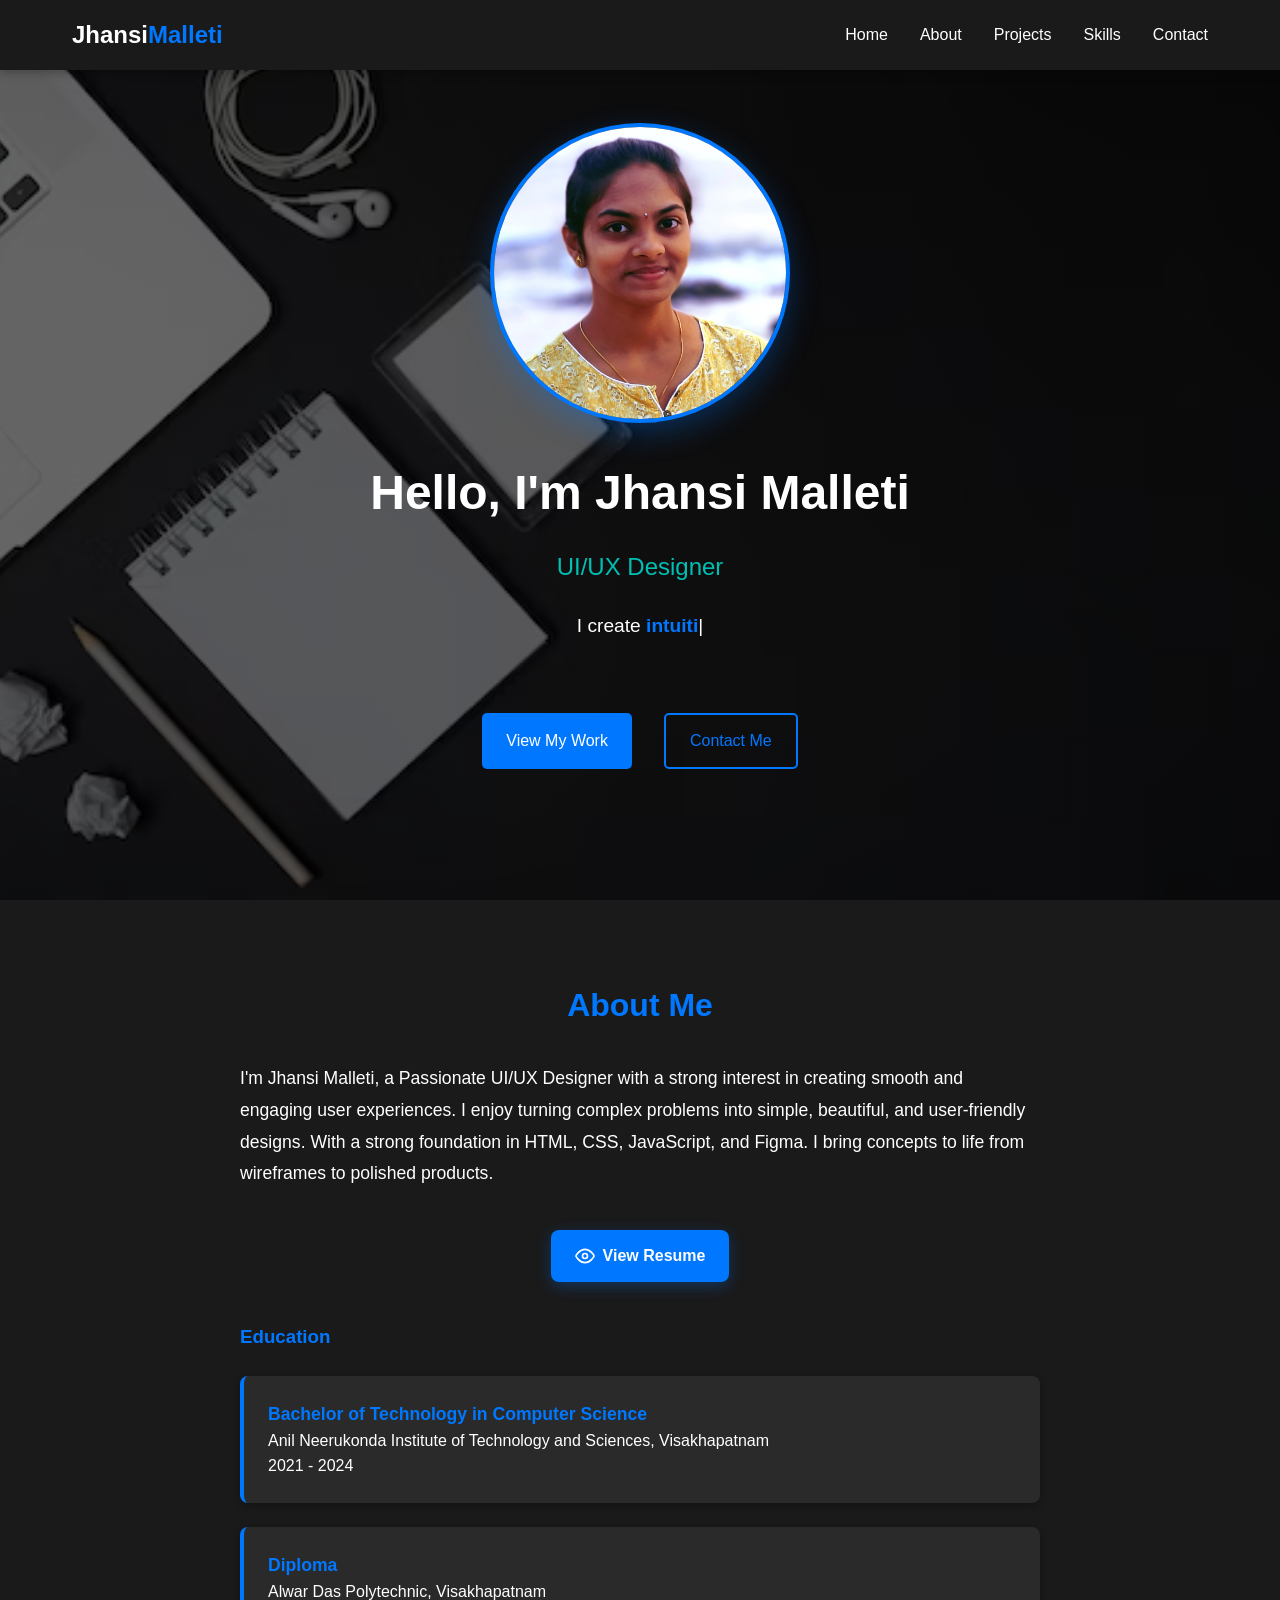
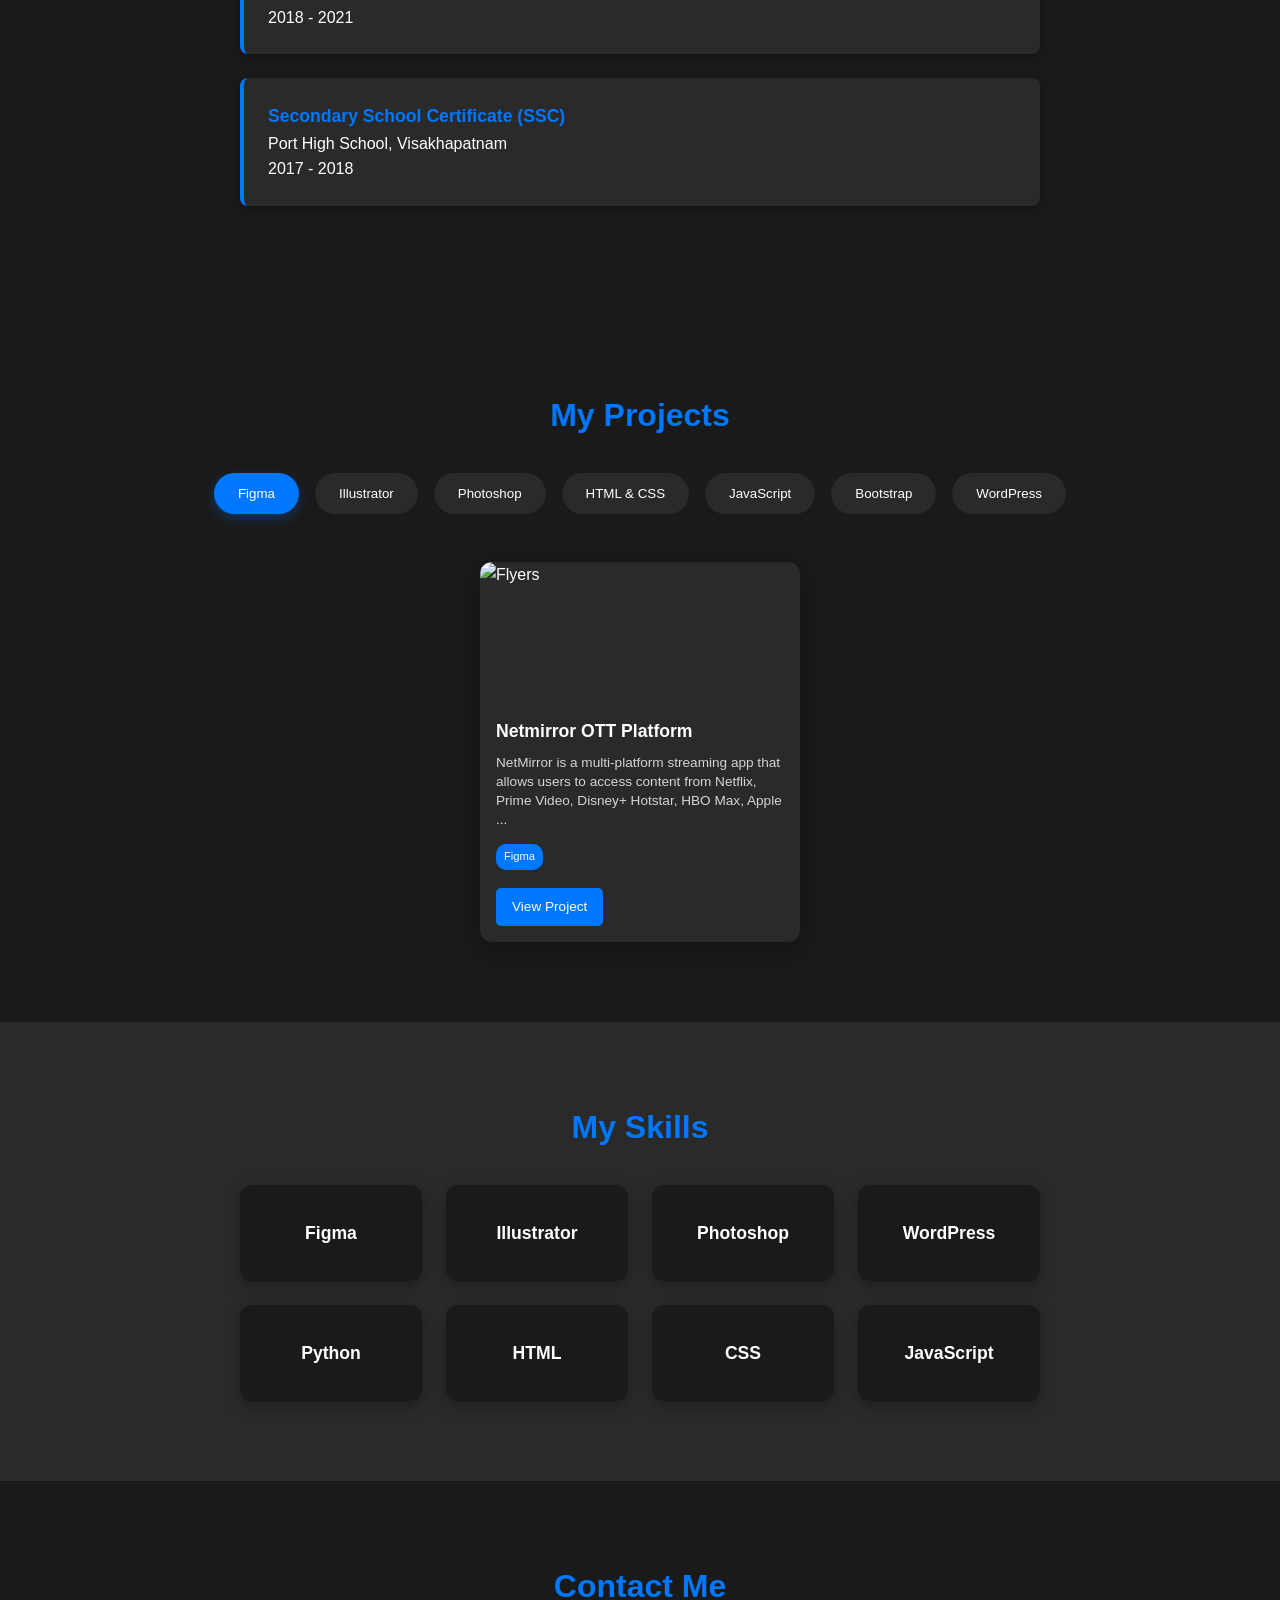
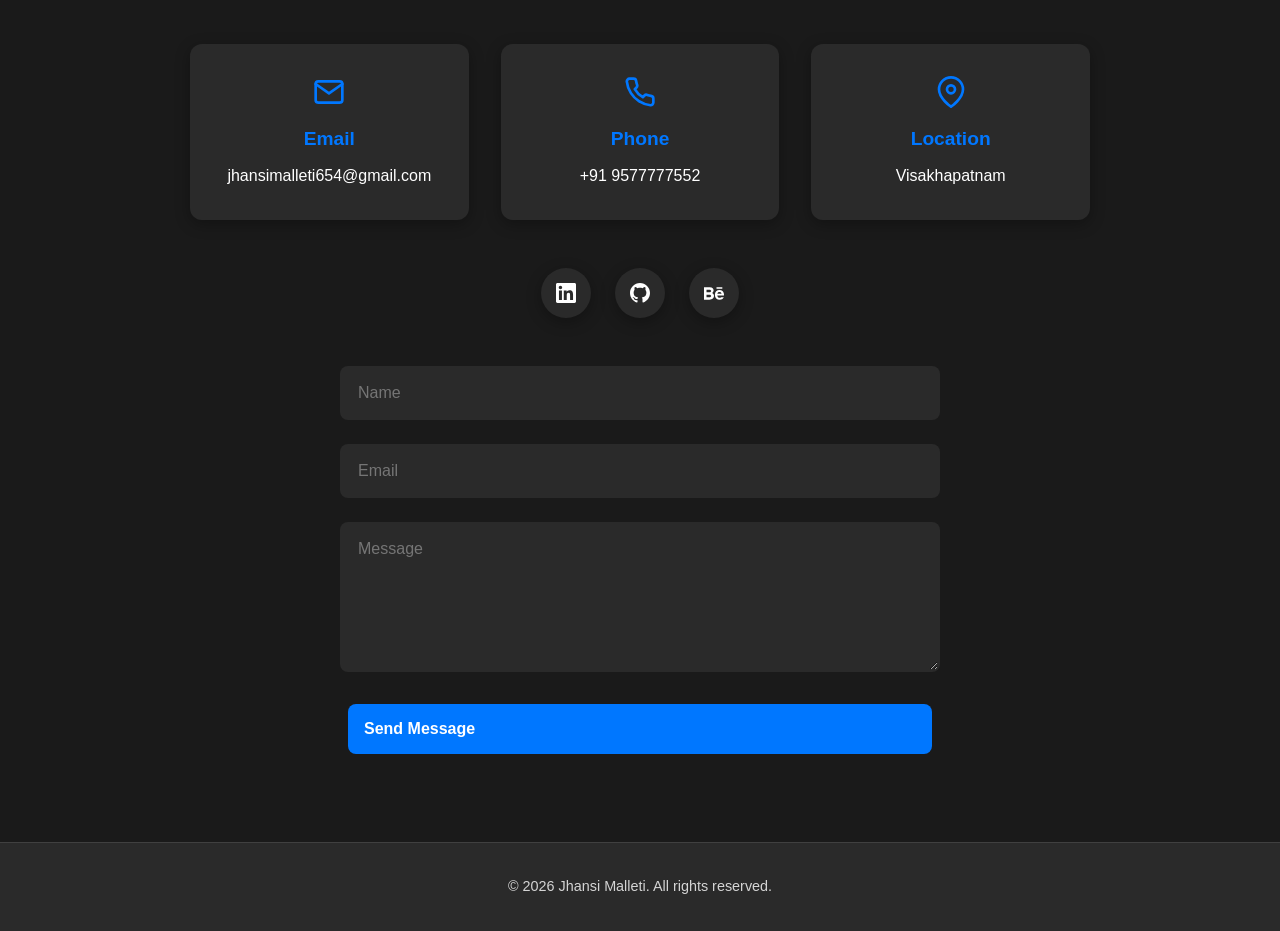
==== index.html @ 422dcb83 "Update index.html" ====
<!DOCTYPE html>
<html lang="en">
<head>
  <meta charset="UTF-8" />
  <meta name="viewport" content="width=device-width, initial-scale=1.0"/>
  <meta name="description" content="Jhansi Malleti - Creative UI/UX Designer crafting seamless web experiences.">
  <title>Jhansi Malleti | UI/UX Designer</title>
  <link rel="stylesheet" href="style.css" />
</head>
<body>
  <header class="header">
    <nav class="nav">
      <div class="logo">Jhansi<span>Malleti</span></div>
      <ul class="nav-links" id="nav-links">
        <li><a href="#home">Home</a></li>
        <li><a href="#about">About</a></li>
        <li><a href="#projects">Projects</a></li>
        <li><a href="#skills">Skills</a></li>
        <li><a href="#contact">Contact</a></li>
      </ul>
      <button class="menu-toggle" id="menu-toggle">
        <svg width="24" height="24" viewBox="0 0 24 24" fill="none" stroke="currentColor" stroke-width="2" stroke-linecap="round" stroke-linejoin="round">
          <line x1="3" y1="6" x2="21" y2="6"></line>
          <line x1="3" y1="12" x2="21" y2="12"></line>
          <line x1="3" y1="18" x2="21" y2="18"></line>
        </svg>
      </button>
    </nav>
  </header>

  <section id="home" class="hero-section">
    <div class="hero-content">
      <div class="profile-photo-container">
        <img 
          src="profile.jpg" 
          alt="Jhansi Malleti" 
          class="profile-photo" 
        />
      </div>
      <h1>Hello, I'm Jhansi Malleti</h1>
      <h2 class="hero-subtitle">UI/UX Designer</h2>
      <p class="typing-container">
        I create <span class="typing-text" id="typing-text"></span><span class="cursor">|</span>
      </p>
      <div class="cta-buttons">
        <a href="#projects" class="btn primary">View My Work</a>
        <a href="#contact" class="btn secondary">Contact Me</a>
      </div>
    </div>
  </section>

  <section id="about" class="about-section">
    <div class="container">
      <h2>About Me</h2>
      <div class="about-content">
        <p>
          I'm Jhansi Malleti, a Passionate UI/UX Designer with a strong interest in creating smooth and engaging user experiences.
          I enjoy turning complex problems into simple, beautiful, and user-friendly designs. With a strong foundation in
          HTML, CSS, JavaScript, and Figma. I bring concepts to life from wireframes to polished products.
        </p>
        
        <div class="resume-buttons">
          <button onclick="handleResumeView()" class="btn primary resume-btn">
            <svg width="20" height="20" viewBox="0 0 24 24" fill="none" stroke="currentColor" stroke-width="2" stroke-linecap="round" stroke-linejoin="round">
              <path d="M1 12s4-8 11-8 11 8 11 8-4 8-11 8-11-8-11-8z"></path>
              <circle cx="12" cy="12" r="3"></circle>
            </svg>
            View Resume
          </button>
        </div>
        
        <h3>Education</h3>
        <div class="education-list">
          <div class="education-item">
            <strong>Bachelor of Technology in Computer Science</strong><br />
            Anil Neerukonda Institute of Technology and Sciences, Visakhapatnam<br />
            2021 - 2024
          </div>
          <div class="education-item">
            <strong>Diploma</strong><br />
            Alwar Das Polytechnic, Visakhapatnam<br />
            2018 - 2021
          </div>
          <div class="education-item">
            <strong>Secondary School Certificate (SSC)</strong><br />
            Port High School, Visakhapatnam<br />
            2017 - 2018
          </div>
        </div>
      </div>
    </div>
  </section>

  <section id="projects" class="projects-section">
    <div class="container">
      <h2>My Projects</h2>
      
      <div class="project-filters">
        <button class="filter-btn active" data-filter="figma">Figma</button>
        <button class="filter-btn" data-filter="illustrator">Illustrator</button>
        <button class="filter-btn" data-filter="photoshop">Photoshop</button>
        <button class="filter-btn" data-filter="html-css">HTML & CSS</button>
        <button class="filter-btn" data-filter="javascript">JavaScript</button>
        <button class="filter-btn" data-filter="bootstrap">Bootstrap</button>
        <button class="filter-btn" data-filter="wordpress">WordPress</button>
      </div>

      <div class="project-grid" id="project-grid">
         <!-- FIGMA PROJECTS -->
        <div class="project-card" data-category="figma">
          <div class="project-image">
            <img src="https://images.yourstory.com/cs/2/1a70b4f0170611edbdd8b5d28d859895/Untitleddesign55-1746696802633.png?mode=crop&crop=faces&ar=2%3A1&format=auto&w=1920&q=75" alt="Flyers" />
            <div class="project-overlay">
              <a href="https://www.figma.com/proto/9hnKjCoTrSQUfKlaDXxOk4/netmiror?node-id=5-12&t=j1sBZviaThxvPQeJ-1&scaling=scale-down&content-scaling=fixed&page-id=0%3A1&starting-point-node-id=5%3A12" target="_blank" rel="noopener noreferrer" class="project-link">
                <svg width="24" height="24" viewBox="0 0 24 24" fill="none" stroke="currentColor" stroke-width="2" stroke-linecap="round" stroke-linejoin="round">
                  <path d="m7 7 10 10-5 5-5-5Z"/>
                  <path d="m13 7 6 6-6 6"/>
                  <path d="m7 13 6 6-6 6"/>
                </svg>
              </a>
            </div>
          </div>
          <div class="project-info">
            <h3>Netmirror OTT Platform</h3>
            <p>NetMirror is a multi-platform streaming app that allows users to access content from Netflix, Prime Video, Disney+ Hotstar, HBO Max, Apple ...</p>
            <div class="project-tags">
              <span class="tag">Figma</span>
            </div>
            <a href="https://www.figma.com/proto/9hnKjCoTrSQUfKlaDXxOk4/netmiror?node-id=5-12&t=j1sBZviaThxvPQeJ-1&scaling=scale-down&content-scaling=fixed&page-id=0%3A1&starting-point-node-id=5%3A12" target="_blank" rel="noopener noreferrer" class="btn primary">
              View Project
            </a>
          </div>
        </div>
        <!-- ILLUSTRATOR PROJECTS -->
        <div class="project-card" data-category="illustrator">
          <div class="project-image">
            <img src="https://cdn.mos.cms.futurecdn.net/qfj7cU3bTy9NbjJQGJsm6n-1200-80.jpg" alt="Flyers" />
            <div class="project-overlay">
              <a href="AI flyers.pdf" target="_blank" rel="noopener noreferrer" class="project-link">
                <svg width="24" height="24" viewBox="0 0 24 24" fill="none" stroke="currentColor" stroke-width="2" stroke-linecap="round" stroke-linejoin="round">
                  <path d="m7 7 10 10-5 5-5-5Z"/>
                  <path d="m13 7 6 6-6 6"/>
                  <path d="m7 13 6 6-6 6"/>
                </svg>
              </a>
            </div>
          </div>
          <div class="project-info">
            <h3>Flyers</h3>
            <p>Flyer is a piece of paper used to advertise or inform about a product, service, event, or idea.</p>
            <div class="project-tags">
              <span class="tag">Adobe Illustrator</span>
            </div>
            <a href="AI flyers.pdf" target="_blank" rel="noopener noreferrer" class="btn primary">
              View Project
            </a>
          </div>
        </div>

        <div class="project-card" data-category="illustrator">
          <div class="project-image">
            <img src="https://cdn.mos.cms.futurecdn.net/qfj7cU3bTy9NbjJQGJsm6n-1200-80.jpg" alt="Stationery" />
            <div class="project-overlay">
              <a href="wow mom stationery.pdf" target="_blank" rel="noopener noreferrer" class="project-link">
                <svg width="24" height="24" viewBox="0 0 24 24" fill="none" stroke="currentColor" stroke-width="2" stroke-linecap="round" stroke-linejoin="round">
                  <path d="m7 7 10 10-5 5-5-5Z"/>
                  <path d="m13 7 6 6-6 6"/>
                  <path d="m7 13 6 6-6 6"/>
                </svg>
              </a>
            </div>
          </div>
          <div class="project-info">
            <h3>Stationery</h3>
            <p>Business stationery refers to printed materials that businesses use for communication and branding purposes.</p>
            <div class="project-tags">
              <span class="tag">Adobe Illustrator</span>
            </div>
            <a href="wow mom stationery.pdf" target="_blank" rel="noopener noreferrer" class="btn primary">
              View Project
            </a>
          </div>
        </div>

        <div class="project-card" data-category="illustrator">
          <div class="project-image">
            <img src="https://cdn.mos.cms.futurecdn.net/qfj7cU3bTy9NbjJQGJsm6n-1200-80.jpg" alt="Brand Guidelines" />
            <div class="project-overlay">
              <a href="brand guidlines.pdf" target="_blank" rel="noopener noreferrer" class="project-link">
                <svg width="24" height="24" viewBox="0 0 24 24" fill="none" stroke="currentColor" stroke-width="2" stroke-linecap="round" stroke-linejoin="round">
                  <path d="m7 7 10 10-5 5-5-5Z"/>
                  <path d="m13 7 6 6-6 6"/>
                  <path d="m7 13 6 6-6 6"/>
                </svg>
              </a>
            </div>
          </div>
          <div class="project-info">
            <h3>Brand Guidelines</h3>
            <p>Brand Guidelines are clearly defined rules and standards that communicate how your brand should be represented to the world.</p>
            <div class="project-tags">
              <span class="tag">Adobe Illustrator</span>
            </div>
            <a href="brand guidlines.pdf" target="_blank" rel="noopener noreferrer" class="btn primary">
              View Project
            </a>
          </div>
        </div>

        <!-- PHOTOSHOP PROJECTS -->
        <div class="project-card" data-category="photoshop">
          <div class="project-image">
            <img src="https://www.tutkit.com/storage/media/packages/1110/1110-ki-in-photoshop-next-level-bildbearbeitung-mit-kuenstlicher-intelligenz-feat.jpg" alt="Clipping Mask" />
            <div class="project-overlay">
              <a href="life-cycle.gif" target="_blank" rel="noopener noreferrer" class="project-link">
                <svg width="24" height="24" viewBox="0 0 24 24" fill="none" stroke="currentColor" stroke-width="2" stroke-linecap="round" stroke-linejoin="round">
                  <path d="m7 7 10 10-5 5-5-5Z"/>
                  <path d="m13 7 6 6-6 6"/>
                  <path d="m7 13 6 6-6 6"/>
                </svg>
              </a>
            </div>
          </div>
          <div class="project-info">
            <h3>Gif/Animation</h3>
            <p>Flyer is a piece of paper used to advertise or inform about a product, service, event, or idea.</p>
            <div class="project-tags">
              <span class="tag">Adobe Photoshop</span>
            </div>
            <a href="life-cycle.gif" target="_blank" rel="noopener noreferrer" class="btn primary">
              View Project
            </a>
          </div>
        </div> 
        <div class="project-card" data-category="photoshop">
         <div class="project-image">
            <img src="https://www.tutkit.com/storage/media/packages/1110/1110-ki-in-photoshop-next-level-bildbearbeitung-mit-kuenstlicher-intelligenz-feat.jpg" alt="Clipping Mask" />
            <div class="project-overlay">
              <a href="music event stationery.pdf" target="_blank" rel="noopener noreferrer" class="project-link">
                <svg width="24" height="24" viewBox="0 0 24 24" fill="none" stroke="currentColor" stroke-width="2" stroke-linecap="round" stroke-linejoin="round">
                  <path d="m7 7 10 10-5 5-5-5Z"/>
                  <path d="m13 7 6 6-6 6"/>
                  <path d="m7 13 6 6-6 6"/>
                </svg>
              </a>
            </div>
          </div>
          <div class="project-info">
            <h3>Music Event Stationery</h3>
            <p>Business stationery refers to printed materials that businesses use for communication and branding purposes.</p>
            <div class="project-tags">
              <span class="tag">Adobe Photoshop</span>
            </div>
            <a href="music event stationery.pdf" target="_blank" rel="noopener noreferrer" class="btn primary">
              View Project
            </a>
          </div>
        </div>
         <div class="project-card" data-category="photoshop">
          <div class="project-image">
            <img src="https://www.tutkit.com/storage/media/packages/1110/1110-ki-in-photoshop-next-level-bildbearbeitung-mit-kuenstlicher-intelligenz-feat.jpg" alt="Clipping Mask" />
            <div class="project-overlay">
              <a href="Ps Flyer.pdf" target="_blank" rel="noopener noreferrer" class="project-link">
                <svg width="24" height="24" viewBox="0 0 24 24" fill="none" stroke="currentColor" stroke-width="2" stroke-linecap="round" stroke-linejoin="round">
                  <path d="m7 7 10 10-5 5-5-5Z"/>
                  <path d="m13 7 6 6-6 6"/>
                  <path d="m7 13 6 6-6 6"/>
                </svg>
              </a>
            </div>
          </div>
          <div class="project-info">
            <h3>Flyers</h3>
            <p>Flyer is a piece of paper used to advertise or inform about a product, service, event, or idea.</p>
            <div class="project-tags">
              <span class="tag">Adobe Photoshop</span>
            </div>
            <a href="Ps Flyer.pdf" target="_blank" rel="noopener noreferrer" class="btn primary">
              View Project
            </a>
          </div>
        </div>
        <div class="project-card" data-category="photoshop">
          <div class="project-image">
            <img src="https://www.tutkit.com/storage/media/packages/1110/1110-ki-in-photoshop-next-level-bildbearbeitung-mit-kuenstlicher-intelligenz-feat.jpg" alt="Clipping Mask" />
            <div class="project-overlay">
              <a href="clipping mask copy.pdf" target="_blank" rel="noopener noreferrer" class="project-link">
                <svg width="24" height="24" viewBox="0 0 24 24" fill="none" stroke="currentColor" stroke-width="2" stroke-linecap="round" stroke-linejoin="round">
                  <path d="m7 7 10 10-5 5-5-5Z"/>
                  <path d="m13 7 6 6-6 6"/>
                  <path d="m7 13 6 6-6 6"/>
                </svg>
              </a>
            </div>
          </div>
          <div class="project-info">
            <h3>Clipping Mask</h3>
            <p>Clipping mask allows us to use the shape of one layer to control the visibility of another layer above it.</p>
            <div class="project-tags">
              <span class="tag">Adobe Photoshop</span>
            </div>
            <a href="clipping mask copy.pd" target="_blank" rel="noopener noreferrer" class="btn primary">
              View Project
            </a>
          </div>
        </div>

        <div class="project-card" data-category="photoshop">
          <div class="project-image">
            <img src="https://www.tutkit.com/storage/media/packages/1110/1110-ki-in-photoshop-next-level-bildbearbeitung-mit-kuenstlicher-intelligenz-feat.jpg" alt="Adaptation" />
            <div class="project-overlay">
              <a href="adaptation.pdf" target="_blank" rel="noopener noreferrer" class="project-link">
                <svg width="24" height="24" viewBox="0 0 24 24" fill="none" stroke="currentColor" stroke-width="2" stroke-linecap="round" stroke-linejoin="round">
                  <path d="m7 7 10 10-5 5-5-5Z"/>
                  <path d="m13 7 6 6-6 6"/>
                  <path d="m7 13 6 6-6 6"/>
                </svg>
              </a>
            </div>
          </div>
          <div class="project-info">
            <h3>Adaptation</h3>
            <p>Business stationery refers to printed materials that businesses use for communication and branding purposes.</p>
            <div class="project-tags">
              <span class="tag">Adobe Photoshop</span>
            </div>
            <a href="adaptation.pdf" target="_blank" rel="noopener noreferrer" class="btn primary">
              View Project
            </a>
          </div>
        </div>
        <!-- HTML, CSS PROJECTS -->
        <div class="project-card" data-category="html-css">
          <div class="project-image">
            <img src="https://img.freepik.com/premium-vector/set-juicy-apples-red-green-color-whole-slice-summer-fruit-collection_647443-666.jpg?semt=ais_hybrid&w=740" alt="fruitshop" />
            <div class="project-overlay">
              <a href="https://jhansimalleti264.github.io/Fruit-Shop-Landing-Page-Html/" target="_blank" rel="noopener noreferrer" class="project-link">
                <svg width="24" height="24" viewBox="0 0 24 24" fill="none" stroke="currentColor" stroke-width="2" stroke-linecap="round" stroke-linejoin="round">
                  <path d="m7 7 10 10-5 5-5-5Z"/>
                  <path d="m13 7 6 6-6 6"/>
                  <path d="m7 13 6 6-6 6"/>
                </svg>
              </a>
            </div>
          </div>
          <div class="project-info">
            <h3>Fruit Shop Landing Page</h3>
            <p>A fruit shop landing page should be visually appealing and easy to navigate, with clear calls to action and product showcases.</p>
            <div class="project-tags">
              <span class="tag">HTML</span>
              <span class="tag">CSS</span>
              <span class="tag">JavaScript</span>
            </div>
            <a href="https://jhansimalleti264.github.io/Fruit-Shop-Landing-Page-Html/" target="_blank" rel="noopener noreferrer" class="btn primary">
              View Project
            </a>
          </div>
        </div>
        <!-- JAVASCRIPT PROJECTS -->
        <div class="project-card" data-category="javascript">
          <div class="project-image">
            <img src="https://i.ytimg.com/vi/NfKp30TfSGM/sddefault.jpg" alt="Palindrome Checker" />
            <div class="project-overlay">
              <a href="https://jhansimalleti264.github.io/Palindrome/" target="_blank" rel="noopener noreferrer" class="project-link">
                <svg width="24" height="24" viewBox="0 0 24 24" fill="none" stroke="currentColor" stroke-width="2" stroke-linecap="round" stroke-linejoin="round">
                  <path d="m7 7 10 10-5 5-5-5Z"/>
                  <path d="m13 7 6 6-6 6"/>
                  <path d="m7 13 6 6-6 6"/>
                </svg>
              </a>
            </div>
          </div>
          <div class="project-info">
            <h3>Palindrome Checker</h3>
            <p>A responsive web app that checks whether a given word or phrase is a palindrome, handling punctuation and spacing intelligently.</p>
            <div class="project-tags">
              <span class="tag">HTML</span>
              <span class="tag">CSS</span>
              <span class="tag">JavaScript</span>
            </div>
            <a href="https://jhansimalleti264.github.io/Palindrome/" target="_blank" rel="noopener noreferrer" class="btn primary">
              View Project
            </a>
          </div>
        </div>

        <div class="project-card" data-category="javascript">
          <div class="project-image">
            <img src="https://images.pexels.com/photos/5428836/pexels-photo-5428836.jpeg" alt="Quiz App" />
            <div class="project-overlay">
              <a href="https://jhansimalleti264.github.io/Quiz/" target="_blank" rel="noopener noreferrer" class="project-link">
                <svg width="24" height="24" viewBox="0 0 24 24" fill="none" stroke="currentColor" stroke-width="2" stroke-linecap="round" stroke-linejoin="round">
                  <path d="m7 7 10 10-5 5-5-5Z"/>
                  <path d="m13 7 6 6-6 6"/>
                  <path d="m7 13 6 6-6 6"/>
                </svg>
              </a>
            </div>
          </div>
          <div class="project-info">
            <h3>Quiz App</h3>
            <p>A simple quiz application with multiple choice questions and dynamic question loading.</p>
            <div class="project-tags">
              <span class="tag">HTML</span>
              <span class="tag">CSS</span>
              <span class="tag">JavaScript</span>
            </div>
            <a href="https://jhansimalleti264.github.io/Quiz/" target="_blank" rel="noopener noreferrer" class="btn primary">
              View Project
            </a>
          </div>
        </div>

        <div class="project-card" data-category="javascript">
          <div class="project-image">
            <img src="https://images.pexels.com/photos/574071/pexels-photo-574071.jpeg" alt="Number System Converter" />
            <div class="project-overlay">
              <a href="https://jhansimalleti264.github.io/Number-Converter/" target="_blank" rel="noopener noreferrer" class="project-link">
                <svg width="24" height="24" viewBox="0 0 24 24" fill="none" stroke="currentColor" stroke-width="2" stroke-linecap="round" stroke-linejoin="round">
                  <path d="m7 7 10 10-5 5-5-5Z"/>
                  <path d="m13 7 6 6-6 6"/>
                  <path d="m7 13 6 6-6 6"/>
                </svg>
              </a>
            </div>
          </div>
          <div class="project-info">
            <h3>Number System Converter</h3>
            <p>A Number System Converter is one that can be used to convert a number from one type to another type namely Decimals, Binary, Octal, and Hexadecimal.</p>
            <div class="project-tags">
              <span class="tag">HTML</span>
              <span class="tag">CSS</span>
              <span class="tag">JavaScript</span>
            </div>
            <a href="https://jhansimalleti264.github.io/Number-Converter/" target="_blank" rel="noopener noreferrer" class="btn primary">
              View Project
            </a>
          </div>
        </div>

       <!-- <div class="project-card" data-category="javascript">
          <div class="project-image">
            <img src="https://images.pexels.com/photos/163064/play-stone-network-networked-interactive-163064.jpeg" alt="Number Guessing Game" />
            <div class="project-overlay">
              <a href="https://jhansimalleti264.github.io/Number-Guessing-Game/" target="_blank" rel="noopener noreferrer" class="project-link">
                <svg width="24" height="24" viewBox="0 0 24 24" fill="none" stroke="currentColor" stroke-width="2" stroke-linecap="round" stroke-linejoin="round">
                  <path d="m7 7 10 10-5 5-5-5Z"/>
                  <path d="m13 7 6 6-6 6"/>
                  <path d="m7 13 6 6-6 6"/>
                </svg>
              </a>
            </div>
          </div>
          <div class="project-info">
            <h3>Number Guessing Game</h3>
            <p>A Number Guessing Game is a simple game where the player tries to guess a randomly generated number within a specified range.</p>
            <div class="project-tags">
              <span class="tag">HTML</span>
              <span class="tag">CSS</span>
              <span class="tag">JavaScript</span>
            </div>
            <a href="https://jhansimalleti264.github.io/Number-Guessing-Game/" target="_blank" rel="noopener noreferrer" class="btn primary">
              View Project
            </a>
          </div>
        </div>-->

        <!-- BOOTSTRAP PROJECTS -->
        <div class="project-card" data-category="bootstrap">
          <div class="project-image">
            <img src="https://images.pexels.com/photos/3184465/pexels-photo-3184465.jpeg" alt="Bootstrap Job Portal" />
            <div class="project-overlay">
              <a href="https://jhansimalleti264.github.io/Bootstrap/" target="_blank" rel="noopener noreferrer" class="project-link">
                <svg width="24" height="24" viewBox="0 0 24 24" fill="none" stroke="currentColor" stroke-width="2" stroke-linecap="round" stroke-linejoin="round">
                  <path d="m7 7 10 10-5 5-5-5Z"/>
                  <path d="m13 7 6 6-6 6"/>
                  <path d="m7 13 6 6-6 6"/>
                </svg>
              </a>
            </div>
          </div>
          <div class="project-info">
            <h3>Bootstrap Job Portal</h3>
            <p>ChooseCareer website, where job seekers can find and apply for jobs, internships and view courses.</p>
            <div class="project-tags">
              <span class="tag">Bootstrap</span>
              <span class="tag">HTML</span>
              <span class="tag">CSS</span>
            </div>
            <a href="https://jhansimalleti264.github.io/Bootstrap/" target="_blank" rel="noopener noreferrer" class="btn primary">
              View Project
            </a>
          </div>
        </div>

        <!-- WORDPRESS PROJECTS -->
        <div class="project-card" data-category="wordpress">
          <div class="project-image">
            <img src="https://etimg.etb2bimg.com/photo/111601246.cms" alt="Tech Mahindra Blog Theme" />
            <div class="project-overlay">
              <a href="https://dev-jhansi-malleti.pantheonsite.io/" target="_blank" rel="noopener noreferrer" class="project-link">
                <svg width="24" height="24" viewBox="0 0 24 24" fill="none" stroke="currentColor" stroke-width="2" stroke-linecap="round" stroke-linejoin="round">
                  <path d="m7 7 10 10-5 5-5-5Z"/>
                  <path d="m13 7 6 6-6 6"/>
                  <path d="m7 13 6 6-6 6"/>
                </svg>
              </a>
            </div>
          </div>
          <div class="project-info">
            <h3>Tech Mahindra Blog Theme</h3>
            <p>A clean, minimalist WordPress theme designed for Company blogging with customizable features.</p>
            <div class="project-tags">
              <span class="tag">WordPress</span>
              <span class="tag">Theme Development</span>
            </div>
            <a href="https://dev-jhansi-malleti.pantheonsite.io/" target="_blank" rel="noopener noreferrer" class="btn primary">
              View Project
            </a>
          </div>
        </div>
      </div>
    </div>
  </section>

  <section id="skills" class="skills-section">
    <div class="container">
      <h2>My Skills</h2>
      <div class="skills-grid-simple">
        <div class="skill-card-simple">Figma</div>
        <div class="skill-card-simple">Illustrator</div>
        <div class="skill-card-simple">Photoshop</div>
        <div class="skill-card-simple">WordPress</div>
        <div class="skill-card-simple">Python</div>
        <div class="skill-card-simple">HTML</div>
        <div class="skill-card-simple">CSS</div>
        <div class="skill-card-simple">JavaScript</div>
      </div>
    </div>
  </section>

  <section id="contact" class="contact-section">
    <div class="container">
      <h2>Contact Me</h2>
      
      <div class="contact-info">
        <div class="contact-card">
          <svg width="32" height="32" viewBox="0 0 24 24" fill="none" stroke="currentColor" stroke-width="2" stroke-linecap="round" stroke-linejoin="round" class="contact-icon">
            <path d="M4 4h16c1.1 0 2 .9 2 2v12c0 1.1-.9 2-2 2H4c-1.1 0-2-.9-2-2V6c0-1.1.9-2 2-2z"/>
            <polyline points="22,6 12,13 2,6"/>
          </svg>
          <h3>Email</h3>
          <p>jhansimalleti654@gmail.com</p>
        </div>
        <div class="contact-card">
          <svg width="32" height="32" viewBox="0 0 24 24" fill="none" stroke="currentColor" stroke-width="2" stroke-linecap="round" stroke-linejoin="round" class="contact-icon">
            <path d="M22 16.92v3a2 2 0 0 1-2.18 2 19.79 19.79 0 0 1-8.63-3.07 19.5 19.5 0 0 1-6-6 19.79 19.79 0 0 1-3.07-8.67A2 2 0 0 1 4.11 2h3a2 2 0 0 1 2 1.72 12.84 12.84 0 0 0 .7 2.81 2 2 0 0 1-.45 2.11L8.09 9.91a16 16 0 0 0 6 6l1.27-1.27a2 2 0 0 1 2.11-.45 12.84 12.84 0 0 0 2.81.7A2 2 0 0 1 22 16.92z"/>
          </svg>
          <h3>Phone</h3>
          <p>+91 9577777552</p>
        </div>
        <div class="contact-card">
          <svg width="32" height="32" viewBox="0 0 24 24" fill="none" stroke="currentColor" stroke-width="2" stroke-linecap="round" stroke-linejoin="round" class="contact-icon">
            <path d="M21 10c0 7-9 13-9 13s-9-6-9-13a9 9 0 0 1 18 0z"/>
            <circle cx="12" cy="10" r="3"/>
          </svg>
          <h3>Location</h3>
          <p>Visakhapatnam</p>
        </div>
      </div>

      <div class="social-links">
        <a href="https://www.linkedin.com/in/jhansi-malleti-58666a259" target="_blank" rel="noopener noreferrer" aria-label="LinkedIn">
          <svg width="20" height="20" viewBox="0 0 24 24" fill="currentColor">
            <path d="M20.447 20.452h-3.554v-5.569c0-1.328-.027-3.037-1.852-3.037-1.853 0-2.136 1.445-2.136 2.939v5.667H9.351V9h3.414v1.561h.046c.477-.9 1.637-1.85 3.37-1.85 3.601 0 4.267 2.37 4.267 5.455v6.286zM5.337 7.433c-1.144 0-2.063-.926-2.063-2.065 0-1.138.92-2.063 2.063-2.063 1.14 0 2.064.925 2.064 2.063 0 1.139-.925 2.065-2.064 2.065zm1.782 13.019H3.555V9h3.564v11.452zM22.225 0H1.771C.792 0 0 .774 0 1.729v20.542C0 23.227.792 24 1.771 24h20.451C23.2 24 24 23.227 24 22.271V1.729C24 .774 23.2 0 22.222 0h.003z"/>
          </svg>
        </a>
        <a href="https://github.com/jhansimalleti264" target="_blank" rel="noopener noreferrer" aria-label="GitHub">
          <svg width="20" height="20" viewBox="0 0 24 24" fill="currentColor">
            <path d="M12 0c-6.626 0-12 5.373-12 12 0 5.302 3.438 9.8 8.207 11.387.599.111.793-.261.793-.577v-2.234c-3.338.726-4.033-1.416-4.033-1.416-.546-1.387-1.333-1.756-1.333-1.756-1.089-.745.083-.729.083-.729 1.205.084 1.839 1.237 1.839 1.237 1.07 1.834 2.807 1.304 3.492.997.107-.775.418-1.305.762-1.604-2.665-.305-5.467-1.334-5.467-5.931 0-1.311.469-2.381 1.236-3.221-.124-.303-.535-1.524.117-3.176 0 0 1.008-.322 3.301 1.23.957-.266 1.983-.399 3.003-.404 1.02.005 2.047.138 3.006.404 2.291-1.552 3.297-1.23 3.297-1.23.653 1.653.242 2.874.118 3.176.77.84 1.235 1.911 1.235 3.221 0 4.609-2.807 5.624-5.479 5.921.43.372.823 1.102.823 2.222v3.293c0 .319.192.694.801.576 4.765-1.589 8.199-6.086 8.199-11.386 0-6.627-5.373-12-12-12z"/>
          </svg>
        </a>
        <a href="https://www.behance.net/jhansimalleti" target="_blank" rel="noopener noreferrer" aria-label="Behance">
          <svg width="20" height="20" viewBox="0 0 24 24" fill="currentColor">
            <path d="M22 7h-7v-2h7v2zm1.726 10c-.442 1.297-2.029 3-5.101 3-3.074 0-5.564-1.729-5.564-5.675 0-3.91 2.325-5.92 5.466-5.92 3.082 0 4.964 1.782 5.375 4.426.078.506.109 1.188.095 2.14h-8.027c.13 3.211 3.483 3.312 4.588 2.029h3.168zm-7.686-4h4.965c-.105-1.547-1.136-2.219-2.477-2.219-1.466 0-2.277.768-2.488 2.219zm-9.574 6.988h-6.466v-14.967h6.953c5.476.081 5.58 5.444 2.72 6.906 3.461 1.26 3.577 8.061-3.207 8.061zm-3.466-8.988h3.584c2.508 0 2.906-3-.312-3h-3.272v3zm3.391 3h-3.391v3.016h3.341c3.055 0 2.868-3.016.05-3.016z"/>
          </svg>
        </a>
      </div>

      <form class="contact-form" id="contact-form">
        <input
          type="text"
          name="name"
          placeholder="Name"
          required
        />
        <input
          type="email"
          name="email"
          placeholder="Email"
          required
        />
        <textarea
          name="message"
          placeholder="Message"
          required
        ></textarea>
        <button type="submit" class="btn primary" id="submit-btn">
          Send Message
        </button>
      </form>
    </div>
  </section>

  <footer class="footer">
    <div class="container">
      <p>&copy; <span id="current-year"></span> Jhansi Malleti. All rights reserved.</p>
    </div>
  </footer>

  <script src="script.js"></script>
</body>
</html>
---- style.css ----
:root {
  --primary: #0077FF;
  --secondary: #00BFB3;
  --text: #fff;
  --bg: #1a1a1a;
  --card-bg: #2a2a2a;
  --shadow: rgba(0, 0, 0, 0.3);
}

* {
  margin: 0;
  padding: 0;
  box-sizing: border-box;
}

body {
  font-family: -apple-system, BlinkMacSystemFont, 'Segoe UI', Roboto, sans-serif;
  color: var(--text);
  background: var(--bg);
  transition: background-color 0.3s, color 0.3s;
  line-height: 1.6;
}

html {
  scroll-behavior: smooth;
}

.container {
  max-width: 1200px;
  margin: 0 auto;
  padding: 0 2rem;
}

section {
  padding: 5rem 0;
}

h1 {
  font-size: 2.5rem;
  margin-bottom: 1rem;
}

h2 {
  font-size: 2rem;
  color: var(--primary);
  margin-bottom: 2rem;
  text-align: center;
}

h3 {
  color: var(--primary);
  margin-bottom: 1rem;
}

.btn {
  display: inline-flex;
  align-items: center;
  gap: 0.5rem;
  padding: 0.8rem 1.5rem;
  border-radius: 5px;
  text-decoration: none;
  margin: 0.5rem;
  transition: transform 0.3s;
  border: none;
  cursor: pointer;
  font-size: 1rem;
  font-weight: 500;
}

.btn:hover {
  transform: translateY(-2px);
}

.btn.primary {
  background: var(--primary);
  color: white;
}

.btn.secondary {
  border: 2px solid var(--primary);
  color: var(--primary);
  background: transparent;
}

.cursor {
  animation: blink 1s infinite;
}

@keyframes blink {
  50% {
    opacity: 0;
  }
}

/* Header */
.header {
  position: fixed;
  width: 100%;
  background: var(--bg);
  box-shadow: 0 2px 10px var(--shadow);
  z-index: 100;
  top: 0;
  transition: all 0.3s ease;
}

.header.scrolled {
  background: rgba(26, 26, 26, 0.95);
  backdrop-filter: blur(10px);
}

.nav {
  max-width: 1200px;
  margin: 0 auto;
  padding: 1rem 2rem;
  display: flex;
  justify-content: space-between;
  align-items: center;
}

.logo {
  font-size: 1.5rem;
  font-weight: bold;
  color: var(--text);
}

.logo span {
  color: var(--primary);
}

.nav-links {
  display: flex;
  gap: 2rem;
  list-style: none;
  margin: 0;
  padding: 0;
}

.nav-links a {
  color: var(--text);
  text-decoration: none;
  transition: color 0.3s;
  font-weight: 500;
}

.nav-links a:hover {
  color: var(--primary);
}

.menu-toggle {
  display: none;
  background: none;
  border: none;
  cursor: pointer;
  color: var(--text);
}

/* Hero Section */
.hero-section {
  background: linear-gradient(rgba(0, 0, 0, 0.6), rgba(0, 0, 0, 0.6)),
              url('bg2.avif');
  background-size: cover;
  background-position: center;
  background-attachment: fixed;
  min-height: 100vh;
  display: flex;
  align-items: center;
  justify-content: center;
  text-align: center;
  color: white;
  padding-top: 80px;
}

.hero-content {
  max-width: 800px;
  padding: 0 2rem;
  display: flex;
  flex-direction: column;
  align-items: center;
}

.profile-photo-container {
  display: flex;
  justify-content: center;
  margin-bottom: 2rem;
}

.profile-photo {
  width: 300px;
  height: 300px;
  border-radius: 50%;
  object-fit: cover;
  border: 4px solid var(--primary);
  box-shadow: 0 10px 30px rgba(0, 119, 255, 0.3);
}

.hero-section h1 {
  font-size: 3rem;
  margin-bottom: 1rem;
  font-weight: 700;
}

.hero-subtitle {
  font-size: 1.5rem;
  color: var(--secondary);
  margin-bottom: 1.5rem;
  font-weight: 500;
}

.typing-container {
  font-size: 1.2rem;
  margin-bottom: 2rem;
  min-height: 1.5rem;
}

.typing-text {
  color: var(--primary);
  font-weight: 600;
}

.cta-buttons {
  display: flex;
  gap: 1rem;
  justify-content: center;
  flex-wrap: wrap;
  margin-top: 2rem;
}

/* About Section */
.about-section {
  background: var(--bg);
  padding: 5rem 0;
}

.about-content {
  max-width: 800px;
  margin: 0 auto;
  text-align: left;
}

.about-content p {
  font-size: 1.1rem;
  line-height: 1.8;
  margin-bottom: 2rem;
}

.resume-buttons {
  display: flex;
  gap: 1rem;
  justify-content: center;
  margin: 2rem 0;
  flex-wrap: wrap;
}

.resume-btn {
  background: var(--primary);
  color: white;
  border: none;
  padding: 1rem 1.5rem;
  border-radius: 8px;
  font-weight: 600;
  cursor: pointer;
  transition: all 0.3s ease;
  box-shadow: 0 4px 15px rgba(0, 119, 255, 0.3);
}

.resume-btn:hover {
  transform: translateY(-2px);
  box-shadow: 0 8px 25px rgba(0, 119, 255, 0.4);
}

.education-list {
  margin-top: 1.5rem;
}

.education-item {
  background: var(--card-bg);
  border-left: 4px solid var(--primary);
  padding: 1.5rem;
  margin-bottom: 1.5rem;
  box-shadow: 0 2px 8px var(--shadow);
  border-radius: 8px;
  transition: transform 0.3s ease;
}

.education-item:hover {
  transform: translateX(5px);
}

.education-item strong {
  color: var(--primary);
  font-size: 1.1rem;
}

/* Projects Section */
.projects-section {
  background: var(--bg);
  padding: 5rem 0;
}

.project-filters {
  display: flex;
  justify-content: center;
  flex-wrap: wrap;
  gap: 1rem;
  margin-bottom: 3rem;
}

.filter-btn {
  padding: 0.8rem 1.5rem;
  border: none;
  border-radius: 25px;
  background: var(--card-bg);
  color: var(--text);
  cursor: pointer;
  transition: all 0.3s ease;
  font-weight: 500;
}

.filter-btn:hover {
  background: var(--primary);
  color: white;
  transform: translateY(-2px);
}

.filter-btn.active {
  background: var(--primary);
  color: white;
  box-shadow: 0 4px 12px rgba(0, 119, 255, 0.3);
}

.project-grid {
  display: grid;
  grid-template-columns: repeat(auto-fit, minmax(280px, 1fr));
  gap: 1.5rem;
  margin-top: 2rem;
}

.project-card {
  background: var(--card-bg);
  border-radius: 12px;
  overflow: hidden;
  box-shadow: 0 8px 25px var(--shadow);
  transition: all 0.3s ease;
  display: flex;
  flex-direction: column;
  height: 380px;
  max-width: 320px;
  margin: 0 auto;
}

.project-card.hide {
  display: none;
}

.project-card.hidden-project {
  display: none;
}

.project-card.show-hidden {
  display: flex;
}

.project-card:hover {
  transform: translateY(-8px);
  box-shadow: 0 15px 35px var(--shadow);
}

.project-image {
  position: relative;
  overflow: hidden;
  height: 140px;
}

.project-image img {
  width: 100%;
  height: 100%;
  object-fit: cover;
  transition: transform 0.3s ease;
}

.project-card:hover .project-image img {
  transform: scale(1.05);
}

.project-overlay {
  position: absolute;
  top: 0;
  left: 0;
  right: 0;
  bottom: 0;
  background: rgba(0, 119, 255, 0.9);
  display: flex;
  align-items: center;
  justify-content: center;
  opacity: 0;
  transition: opacity 0.3s ease;
}

.project-card:hover .project-overlay {
  opacity: 1;
}

.project-link {
  color: white;
  background: rgba(255, 255, 255, 0.2);
  padding: 1rem;
  border-radius: 50%;
  transition: all 0.3s ease;
  text-decoration: none;
}

.project-link:hover {
  background: rgba(255, 255, 255, 0.3);
  transform: scale(1.1);
}

.project-info {
  padding: 1rem;
  flex: 1;
  display: flex;
  flex-direction: column;
}

.project-info h3 {
  font-size: 1.1rem;
  margin-bottom: 0.5rem;
  color: var(--text);
}

.project-info p {
  font-size: 0.85rem;
  line-height: 1.4;
  margin-bottom: 0.8rem;
  flex: 1;
  color: var(--text);
  opacity: 0.8;
  display: -webkit-box;
  -webkit-box-orient: vertical;
  overflow: hidden;
}

.project-tags {
  margin-bottom: 0.8rem;
}

.tag {
  background: var(--primary);
  color: white;
  padding: 0.25rem 0.5rem;
  border-radius: 10px;
  margin-right: 0.3rem;
  margin-bottom: 0.3rem;
  font-size: 0.7rem;
  font-weight: 500;
  display: inline-block;
}

.project-info .btn {
  margin: 0;
  text-align: center;
  align-self: flex-start;
  padding: 0.5rem 1rem;
  font-size: 0.85rem;
}

/* View More Button */
.view-more-container {
  text-align: center;
  margin-top: 3rem;
}

.view-more-btn {
  background: var(--primary);
  color: white;
  padding: 1rem 2rem;
  border: none;
  border-radius: 8px;
  font-size: 1rem;
  font-weight: 600;
  cursor: pointer;
  transition: all 0.3s ease;
  box-shadow: 0 4px 15px rgba(0, 119, 255, 0.3);
}

.view-more-btn:hover {
  background: #0066cc;
  transform: translateY(-2px);
  box-shadow: 0 8px 25px rgba(0, 119, 255, 0.4);
}

/* Skills Section - Design 1 Only */
.skills-section {
  background: var(--card-bg);
  padding: 5rem 0;
}

.skills-grid-simple {
  display: grid;
  grid-template-columns: repeat(auto-fit, minmax(150px, 1fr));
  gap: 1.5rem;
  max-width: 800px;
  margin: 0 auto;
}

.skill-card-simple {
  background: var(--bg);
  padding: 2rem 1rem;
  border-radius: 12px;
  text-align: center;
  font-weight: 600;
  font-size: 1.1rem;
  color: var(--text);
  transition: all 0.3s ease;
  box-shadow: 0 4px 15px var(--shadow);
  border: 2px solid transparent;
}

.skill-card-simple:hover {
  transform: translateY(-5px);
  border-color: var(--primary);
  box-shadow: 0 8px 25px var(--shadow);
  color: var(--primary);
}

/* Contact Section */
.contact-section {
  background: var(--bg);
  padding: 5rem 0;
}

.contact-info {
  display: grid;
  grid-template-columns: repeat(auto-fit, minmax(250px, 1fr));
  gap: 2rem;
  max-width: 900px;
  margin: 0 auto 3rem;
}

.contact-card {
  background: var(--card-bg);
  padding: 2rem;
  border-radius: 12px;
  text-align: center;
  transition: all 0.3s ease;
  box-shadow: 0 4px 15px var(--shadow);
  display: flex;
  flex-direction: column;
  align-items: center;
  justify-content: center;
}

.contact-card:hover {
  transform: translateY(-5px);
  box-shadow: 0 8px 25px var(--shadow);
}

.contact-icon {
  color: var(--primary);
  margin-bottom: 1rem;
  display: block;
}

.contact-card h3 {
  color: var(--primary);
  margin-bottom: 0.5rem;
  font-size: 1.2rem;
  text-align: center;
}

.contact-card p {
  color: var(--text);
  font-weight: 500;
  text-align: center;
}

.social-links {
  display: flex;
  justify-content: center;
  gap: 1.5rem;
  margin: 3rem 0;
}

.social-links a {
  background: var(--card-bg);
  width: 50px;
  height: 50px;
  border-radius: 50%;
  display: flex;
  align-items: center;
  justify-content: center;
  color: var(--text);
  transition: all 0.3s ease;
  box-shadow: 0 4px 15px var(--shadow);
  text-decoration: none;
}

.social-links a:hover {
  transform: translateY(-3px);
  background: var(--primary);
  color: white;
  box-shadow: 0 8px 25px rgba(0, 119, 255, 0.3);
}

.contact-form {
  max-width: 600px;
  margin: 0 auto;
  display: flex;
  flex-direction: column;
  gap: 1.5rem;
}

.contact-form input,
.contact-form textarea {
  width: 100%;
  padding: 1rem;
  background: var(--card-bg);
  border: 2px solid transparent;
  border-radius: 8px;
  color: var(--text);
  font-size: 1rem;
  transition: all 0.3s ease;
  font-family: inherit;
}

.contact-form input:focus,
.contact-form textarea:focus {
  outline: none;
  border-color: var(--primary);
  box-shadow: 0 0 0 3px rgba(0, 119, 255, 0.1);
}

.contact-form textarea {
  min-height: 150px;
  resize: vertical;
}

.contact-form button[type="submit"] {
  background: var(--primary);
  color: white;
  padding: 1rem;
  border: none;
  border-radius: 8px;
  cursor: pointer;
  font-size: 1rem;
  font-weight: 600;
  transition: all 0.3s ease;
}

.contact-form button[type="submit"]:hover:not(:disabled) {
  background: #0066cc;
  transform: translateY(-2px);
  box-shadow: 0 8px 25px rgba(0, 119, 255, 0.3);
}

.contact-form button[type="submit"]:disabled {
  opacity: 0.7;
  cursor: not-allowed;
}

/* Footer */
.footer {
  background: var(--card-bg);
  padding: 2rem 0;
  text-align: center;
  color: var(--text);
  border-top: 1px solid rgba(255, 255, 255, 0.1);
}

.footer p {
  margin: 0;
  font-size: 0.9rem;
  opacity: 0.8;
}

/* Responsive Design */
@media (max-width: 768px) {
  .container {
    padding: 0 1rem;
  }
  
  h1 {
    font-size: 2rem;
  }
  
  h2 {
    font-size: 1.5rem;
  }
  
  section {
    padding: 3rem 0;
  }

  .nav {
    padding: 1rem;
  }
  
  .nav-links {
    display: none;
    flex-direction: column;
    position: absolute;
    background: var(--bg);
    top: 100%;
    right: 1rem;
    padding: 1rem;
    box-shadow: 0 2px 10px var(--shadow);
    border-radius: 8px;
    min-width: 150px;
  }

  .nav-links.show {
    display: flex;
  }

  .menu-toggle {
    display: flex;
  }

  .hero-section {
    background-attachment: scroll;
  }
  
  .hero-section h1 {
    font-size: 2.2rem;
  }
  
  .hero-subtitle {
    font-size: 1.3rem;
  }
  
  .profile-photo {
    width: 150px;
    height: 150px;
  }
  
  .cta-buttons {
    flex-direction: column;
    align-items: center;
  }
  
  .btn {
    width: 200px;
    text-align: center;
  }

  .about-content {
    text-align: center;
  }

  .resume-buttons {
    flex-direction: column;
    align-items: center;
  }

  .resume-btn {
    width: 200px;
  }
  
  .education-item {
    padding: 1rem;
  }

  .project-grid {
    grid-template-columns: 1fr;
    gap: 1.5rem;
  }
  
  .project-filters {
    flex-direction: column;
    align-items: center;
  }
  
  .filter-btn {
    width: 100%;
    max-width: 250px;
  }

  .project-card {
    max-width: 100%;
    height: 360px;
  }

  .project-image {
    height: 120px;
  }
  
  .project-info {
    padding: 0.8rem;
  }

  /* Mobile Skills Adjustments */
  .skills-grid-simple {
    grid-template-columns: repeat(auto-fit, minmax(120px, 1fr));
    gap: 1rem;
  }

  .skill-card-simple {
    padding: 1.5rem 0.5rem;
    font-size: 1rem;
  }

  .contact-info {
    grid-template-columns: 1fr;
    gap: 1.5rem;
  }
  
  .contact-card {
    padding: 1.5rem;
  }
  
  .social-links {
    gap: 1rem;
  }
  
  .social-links a {
    width: 45px;
    height: 45px;
  }

  .footer {
    padding: 1.5rem 0;
  }
  
  .footer p {
    font-size: 0.8rem;
  }
}
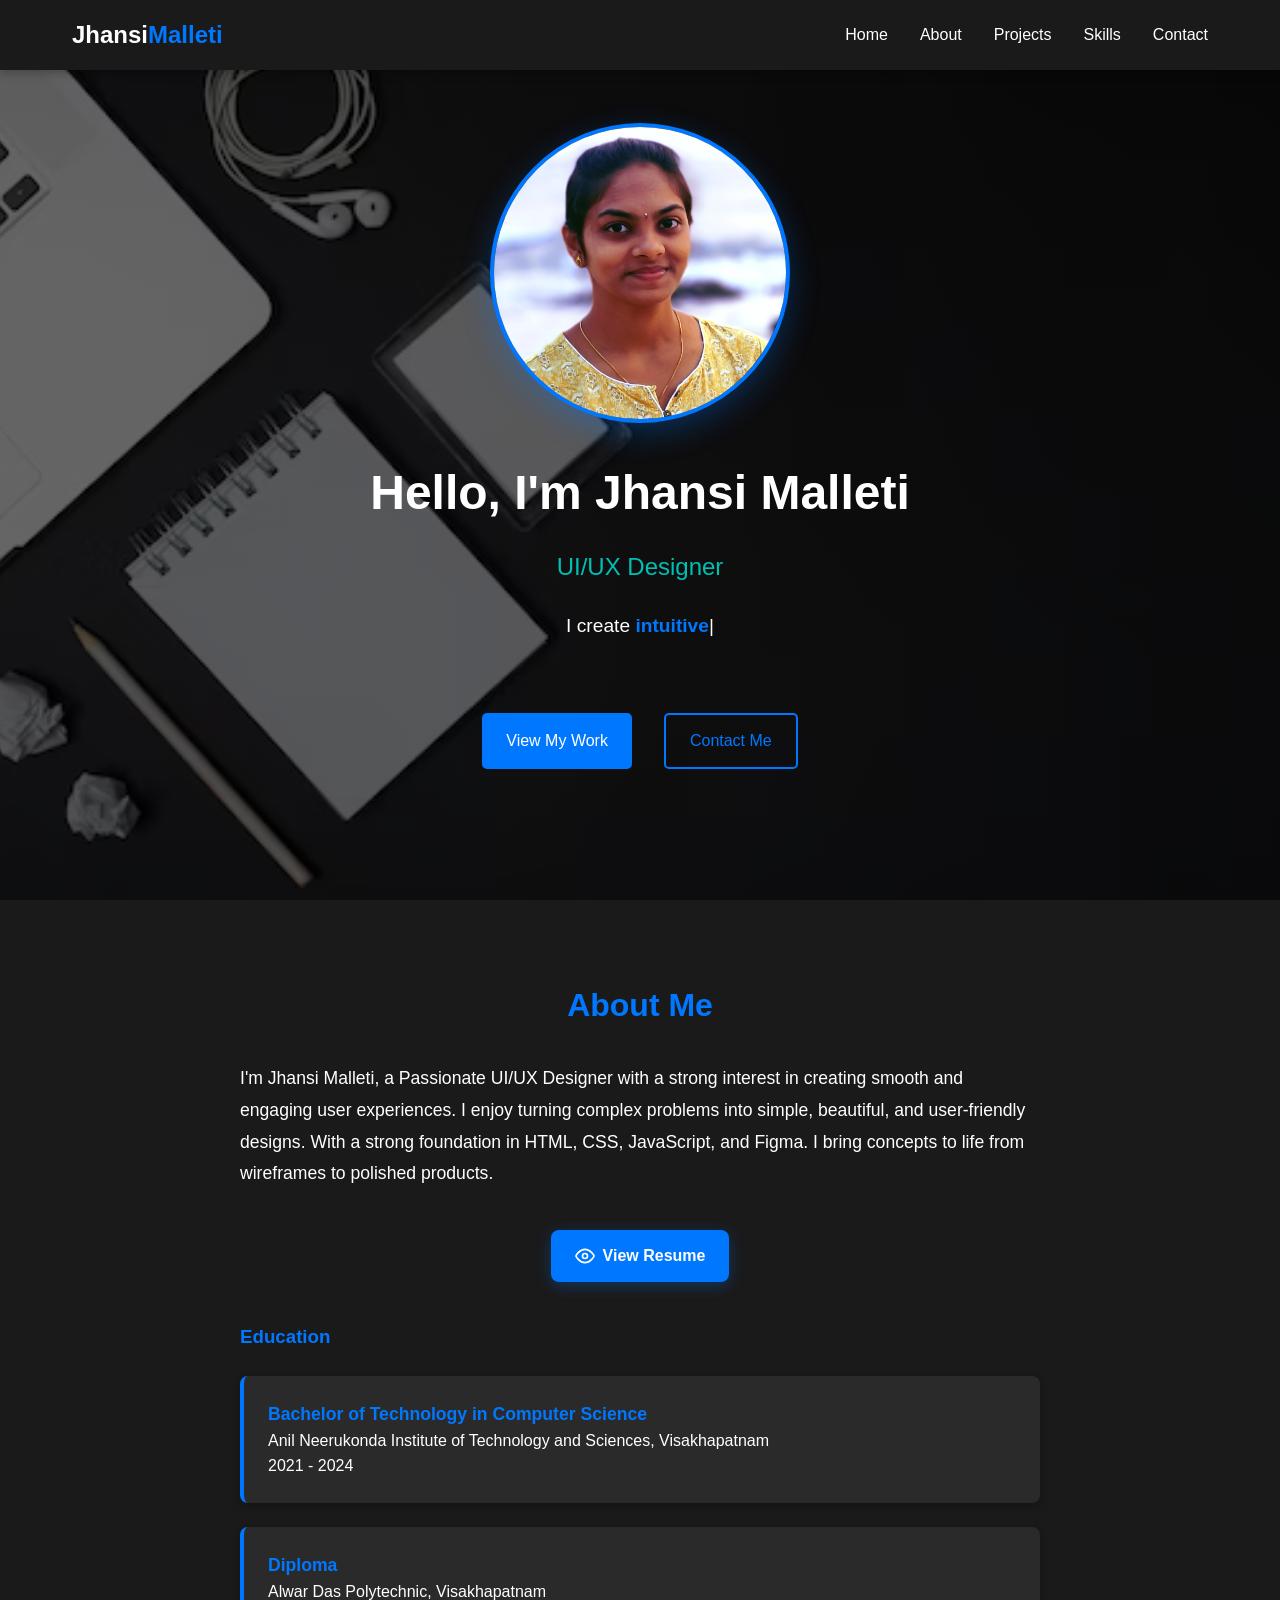
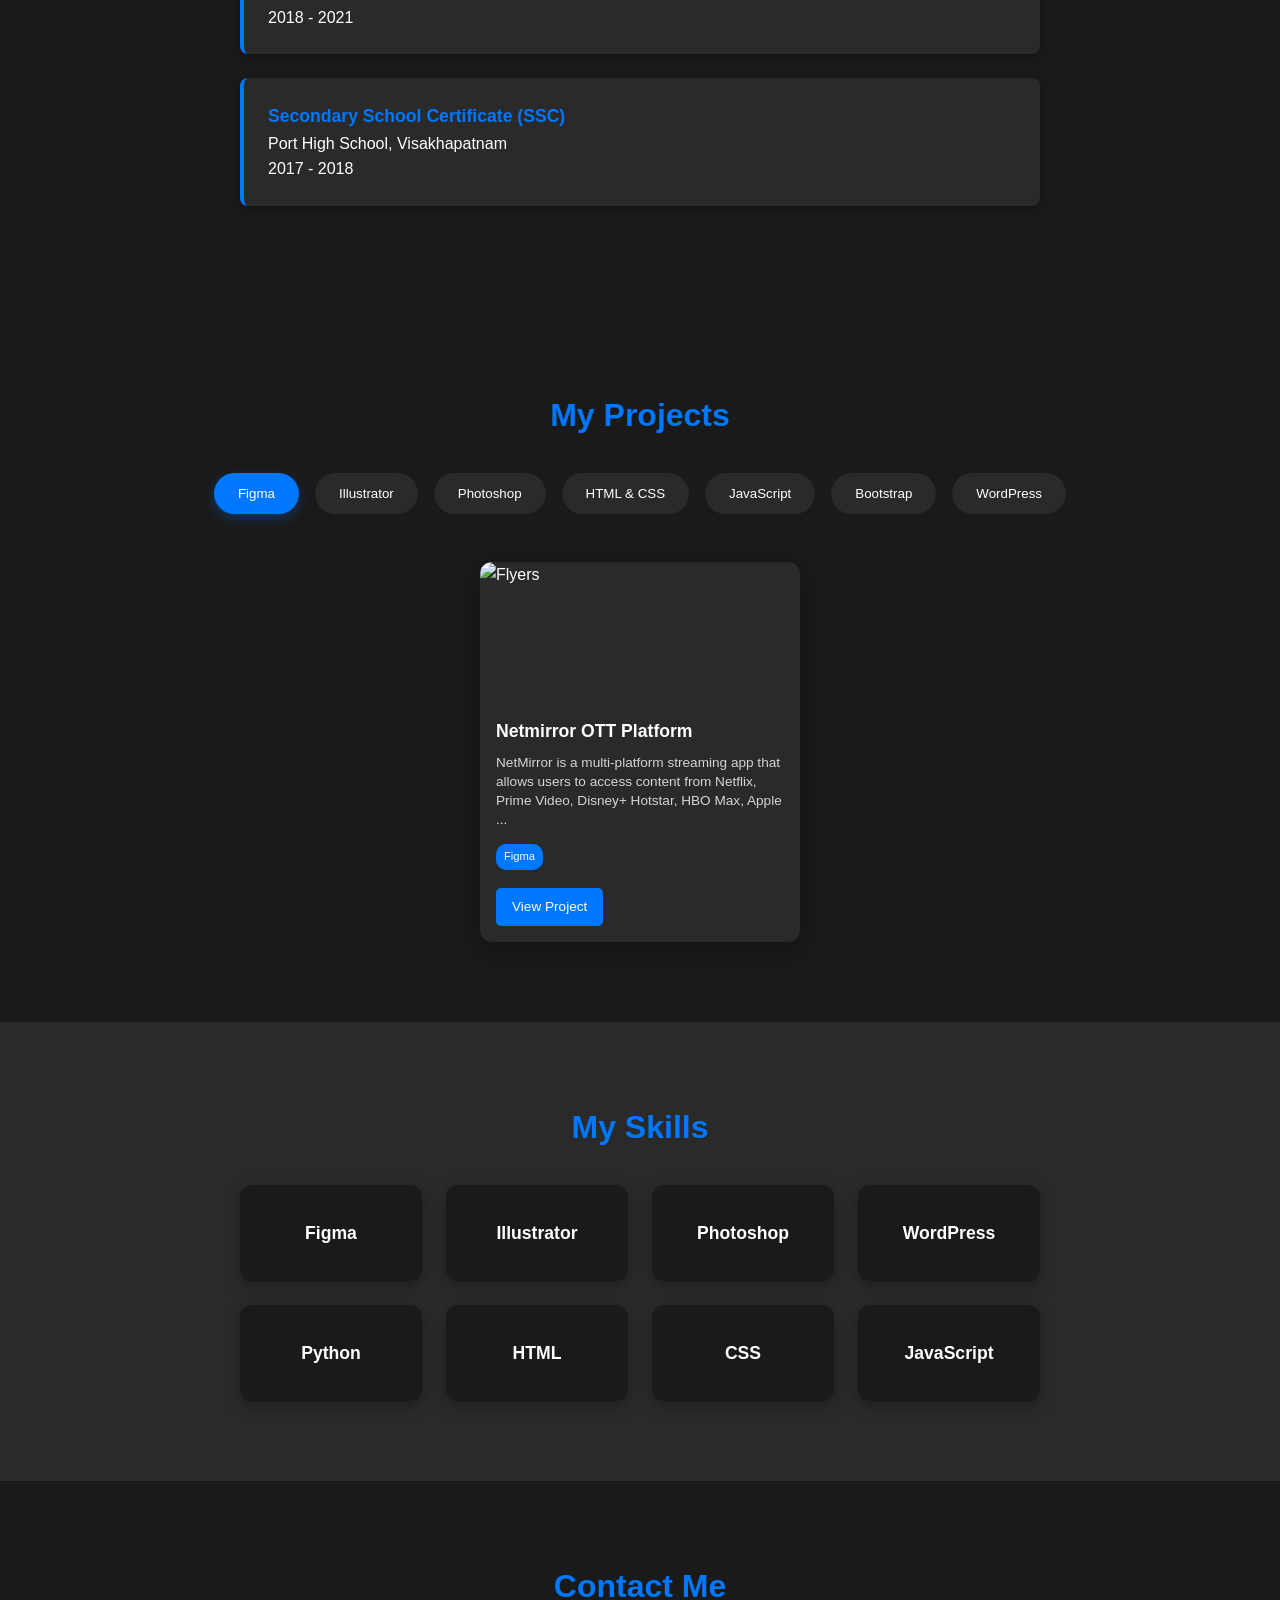
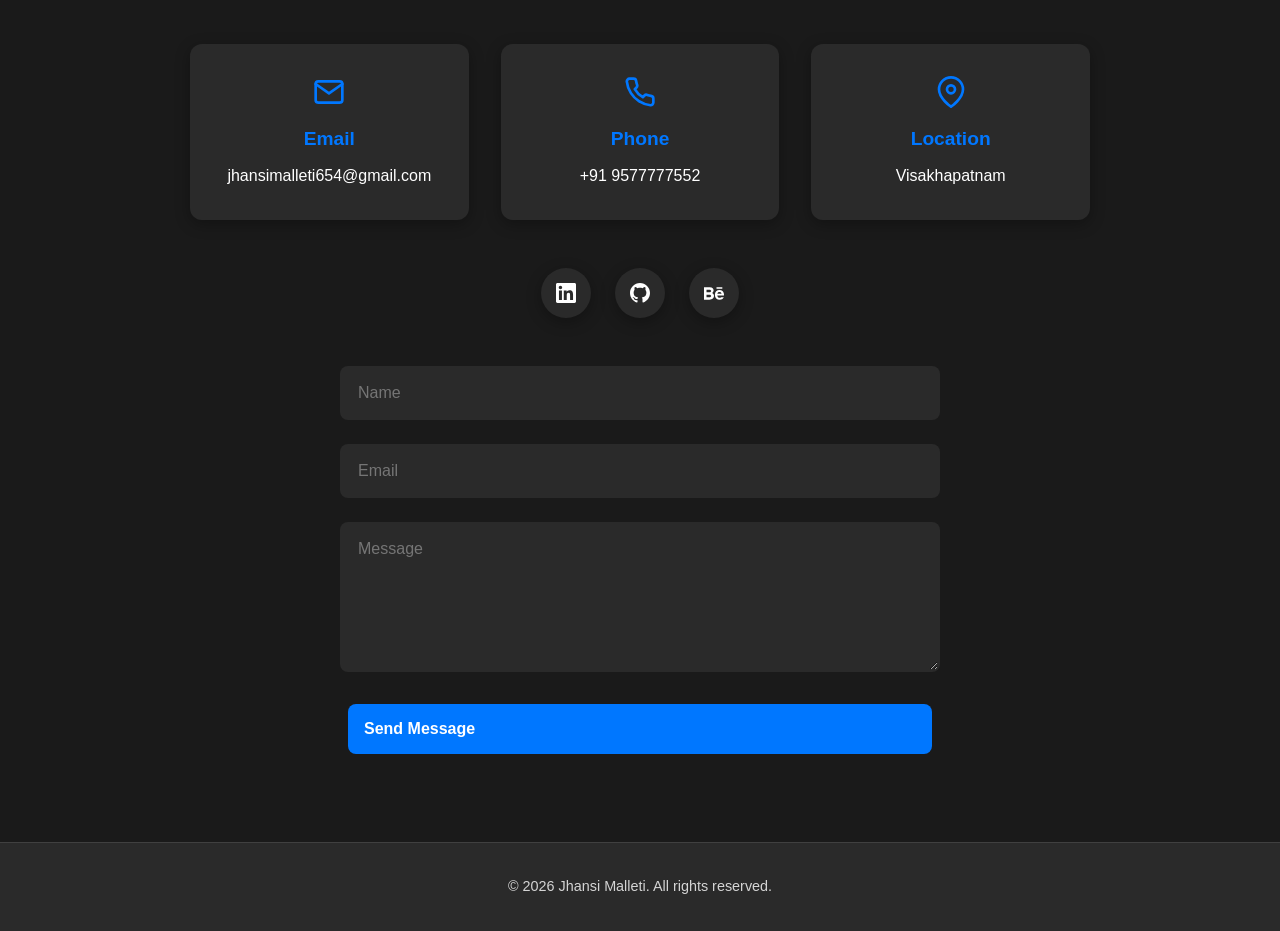
==== commit b4967968: "Update index.html" ====
--- a/index.html
+++ b/index.html
@@ -111,7 +111,7 @@
           <div class="project-image">
             <img src="https://images.yourstory.com/cs/2/1a70b4f0170611edbdd8b5d28d859895/Untitleddesign55-1746696802633.png?mode=crop&crop=faces&ar=2%3A1&format=auto&w=1920&q=75" alt="Flyers" />
             <div class="project-overlay">
-              <a href="https://www.figma.com/proto/9hnKjCoTrSQUfKlaDXxOk4/netmiror?node-id=5-12&t=j1sBZviaThxvPQeJ-1&scaling=scale-down&content-scaling=fixed&page-id=0%3A1&starting-point-node-id=5%3A12" target="_blank" rel="noopener noreferrer" class="project-link">
+              <a href="https://www.figma.com/proto/9hnKjCoTrSQUfKlaDXxOk4/netmiror?node-id=1-2&t=jQVh8VHHM6yXz9vJ-1&scaling=scale-down&content-scaling=fixed&page-id=0%3A1&starting-point-node-id=5%3A12" target="_blank" rel="noopener noreferrer" class="project-link">
                 <svg width="24" height="24" viewBox="0 0 24 24" fill="none" stroke="currentColor" stroke-width="2" stroke-linecap="round" stroke-linejoin="round">
                   <path d="m7 7 10 10-5 5-5-5Z"/>
                   <path d="m13 7 6 6-6 6"/>
@@ -126,7 +126,7 @@
             <div class="project-tags">
               <span class="tag">Figma</span>
             </div>
-            <a href="https://www.figma.com/proto/9hnKjCoTrSQUfKlaDXxOk4/netmiror?node-id=5-12&t=j1sBZviaThxvPQeJ-1&scaling=scale-down&content-scaling=fixed&page-id=0%3A1&starting-point-node-id=5%3A12" target="_blank" rel="noopener noreferrer" class="btn primary">
+            <a href="https://www.figma.com/proto/9hnKjCoTrSQUfKlaDXxOk4/netmiror?node-id=1-2&t=jQVh8VHHM6yXz9vJ-1&scaling=scale-down&content-scaling=fixed&page-id=0%3A1&starting-point-node-id=5%3A12" target="_blank" rel="noopener noreferrer" class="btn primary">
               View Project
             </a>
           </div>
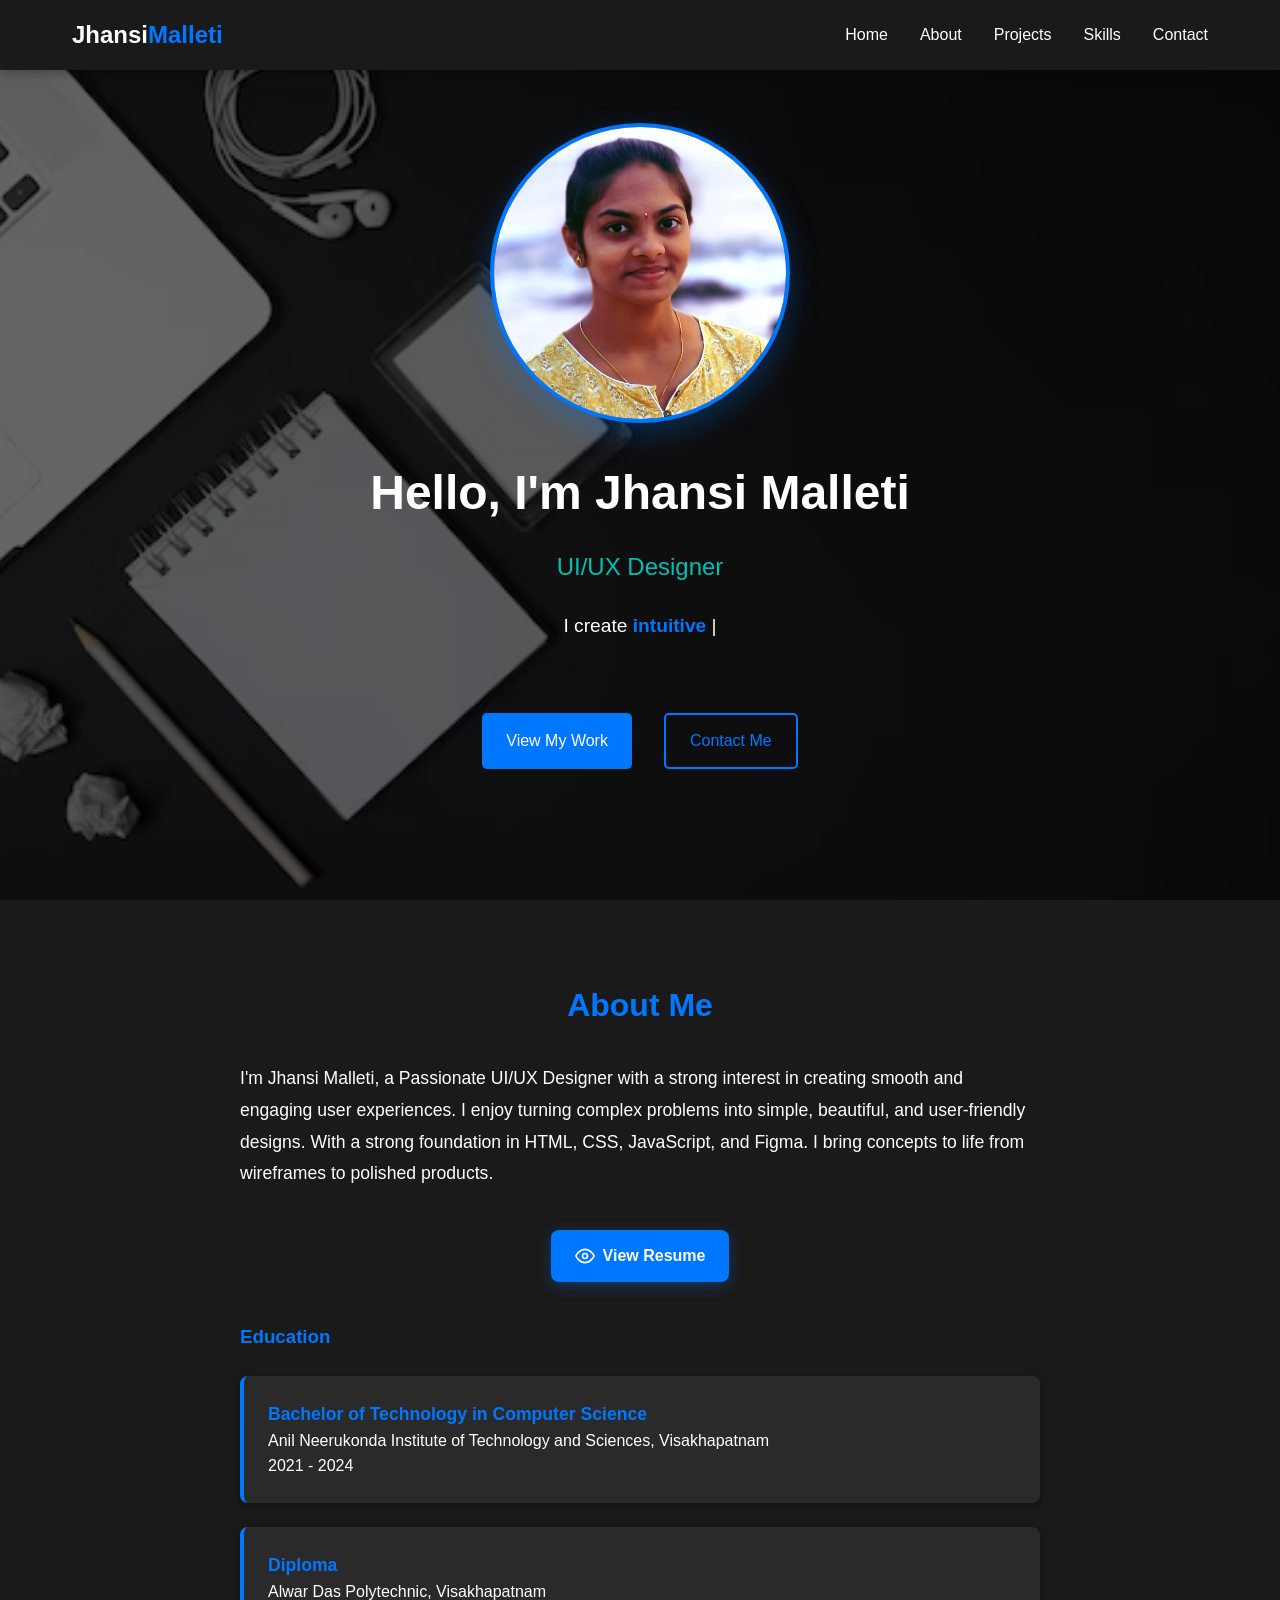
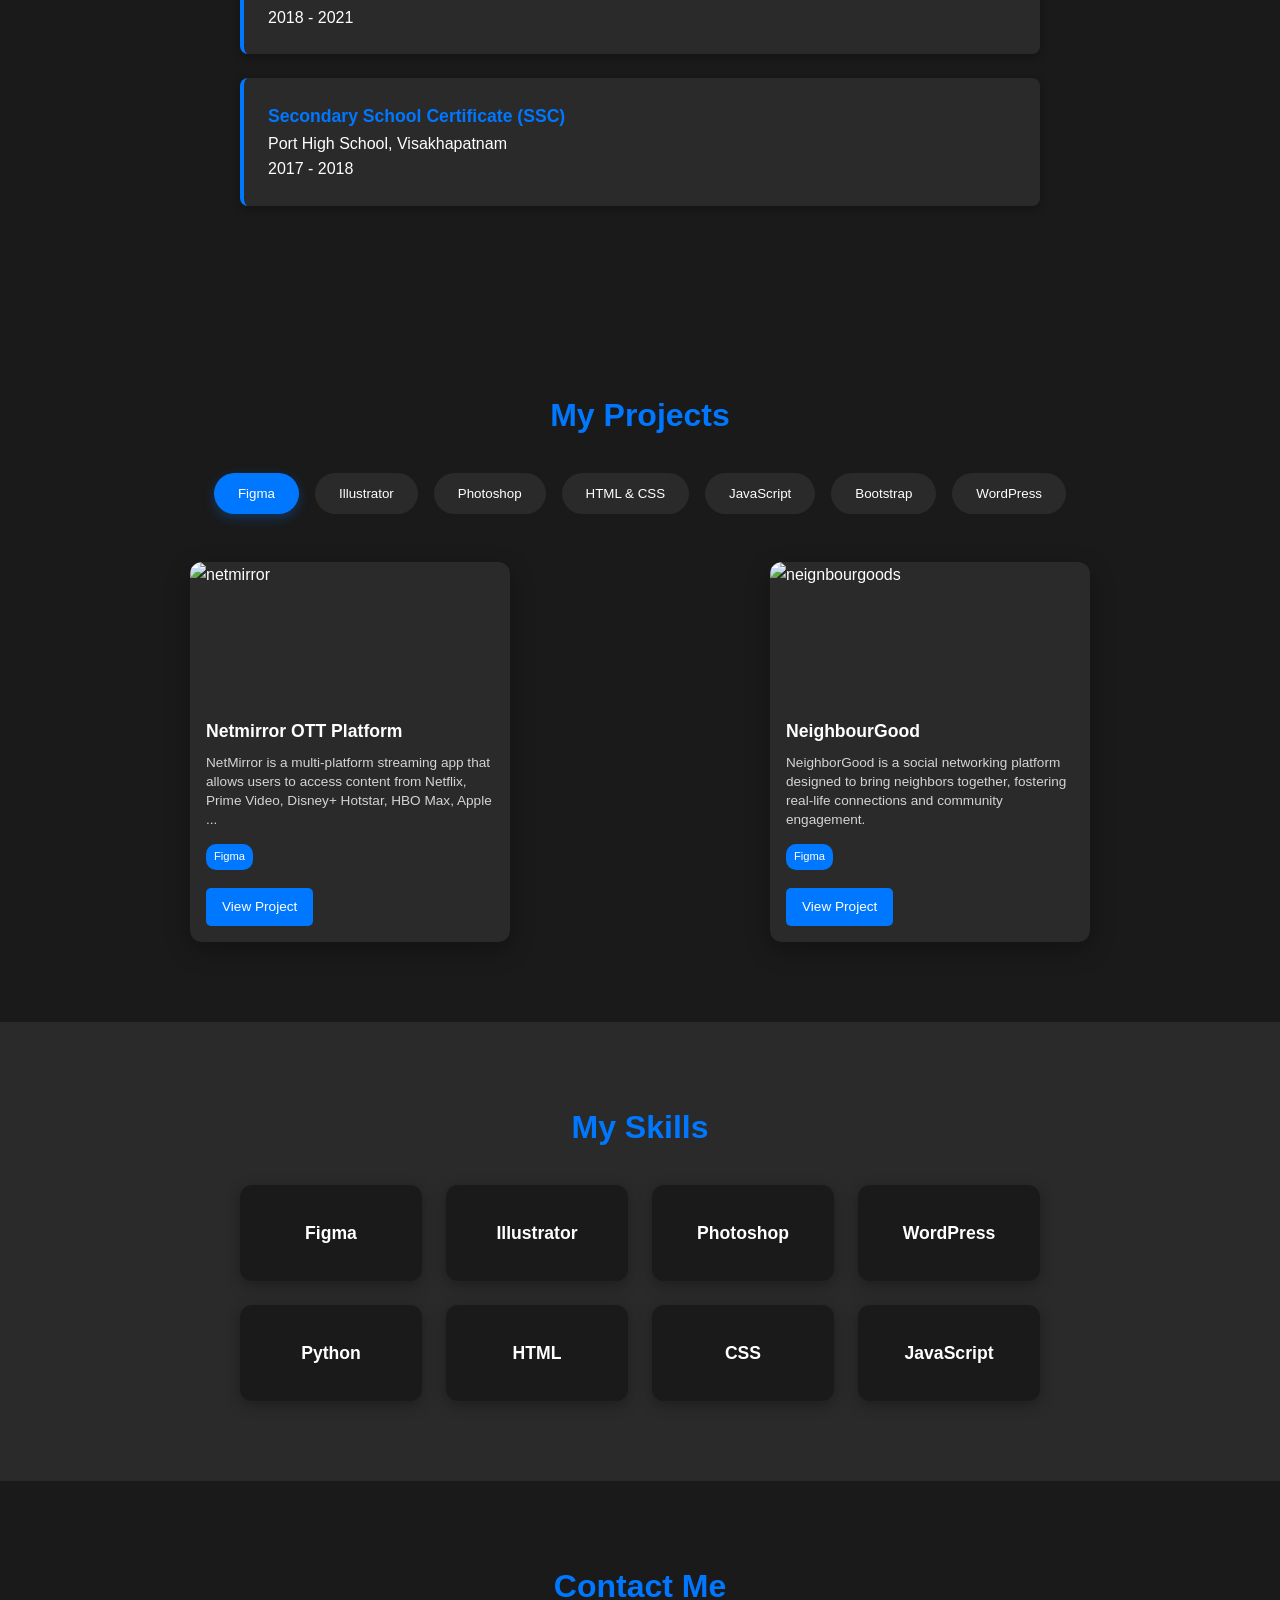
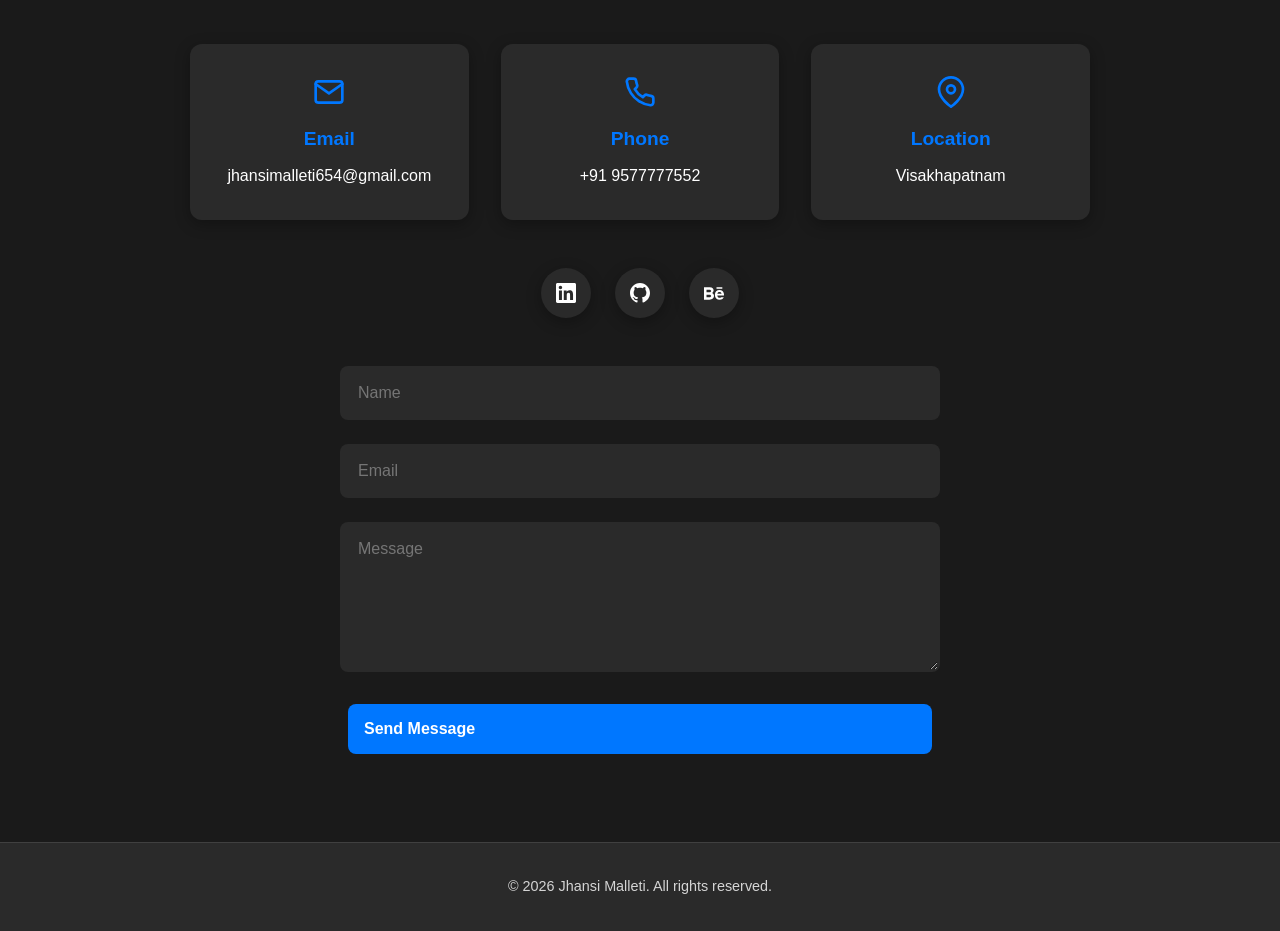
==== commit db003de5: "Update index.html" ====
--- a/index.html
+++ b/index.html
@@ -109,7 +109,7 @@
          <!-- FIGMA PROJECTS -->
         <div class="project-card" data-category="figma">
           <div class="project-image">
-            <img src="https://images.yourstory.com/cs/2/1a70b4f0170611edbdd8b5d28d859895/Untitleddesign55-1746696802633.png?mode=crop&crop=faces&ar=2%3A1&format=auto&w=1920&q=75" alt="Flyers" />
+            <img src="https://i.pinimg.com/736x/6b/90/3f/6b903f81b5618d62c005eaad5dc9bf4b.jpg" alt="netmirror" />
             <div class="project-overlay">
               <a href="https://www.figma.com/proto/9hnKjCoTrSQUfKlaDXxOk4/netmiror?node-id=1-2&t=jQVh8VHHM6yXz9vJ-1&scaling=scale-down&content-scaling=fixed&page-id=0%3A1&starting-point-node-id=5%3A12" target="_blank" rel="noopener noreferrer" class="project-link">
                 <svg width="24" height="24" viewBox="0 0 24 24" fill="none" stroke="currentColor" stroke-width="2" stroke-linecap="round" stroke-linejoin="round">
@@ -127,6 +127,30 @@
               <span class="tag">Figma</span>
             </div>
             <a href="https://www.figma.com/proto/9hnKjCoTrSQUfKlaDXxOk4/netmiror?node-id=1-2&t=jQVh8VHHM6yXz9vJ-1&scaling=scale-down&content-scaling=fixed&page-id=0%3A1&starting-point-node-id=5%3A12" target="_blank" rel="noopener noreferrer" class="btn primary">
+              View Project
+            </a>
+          </div>
+        </div>
+        <div class="project-card" data-category="figma">
+          <div class="project-image">
+            <img src="https://mir-s3-cdn-cf.behance.net/projects/404/b8770a183527257.Y3JvcCw0MjA3LDMyOTEsNTkzLDQzNw.png" alt="neignbourgoods" />
+            <div class="project-overlay">
+              <a href="https://www.figma.com/proto/W0oJ7eSC1MvTqTjWxGOQxf/neighborgoods?node-id=4-6&t=5Xe4lb6eA4NqBEQG-1&scaling=scale-down&content-scaling=fixed&page-id=0%3A1&starting-point-node-id=1%3A2" target="_blank" rel="noopener noreferrer" class="project-link">
+                <svg width="24" height="24" viewBox="0 0 24 24" fill="none" stroke="currentColor" stroke-width="2" stroke-linecap="round" stroke-linejoin="round">
+                  <path d="m7 7 10 10-5 5-5-5Z"/>
+                  <path d="m13 7 6 6-6 6"/>
+                  <path d="m7 13 6 6-6 6"/>
+                </svg>
+              </a>
+            </div>
+          </div>
+          <div class="project-info">
+            <h3>NeighbourGood</h3>
+            <p>NeighborGood is a social networking platform designed to bring neighbors together, fostering real-life connections and community engagement.</p>
+            <div class="project-tags">
+              <span class="tag">Figma</span>
+            </div>
+            <a href="https://www.figma.com/proto/W0oJ7eSC1MvTqTjWxGOQxf/neighborgoods?node-id=4-6&t=5Xe4lb6eA4NqBEQG-1&scaling=scale-down&content-scaling=fixed&page-id=0%3A1&starting-point-node-id=1%3A2" target="_blank" rel="noopener noreferrer" class="btn primary">
               View Project
             </a>
           </div>
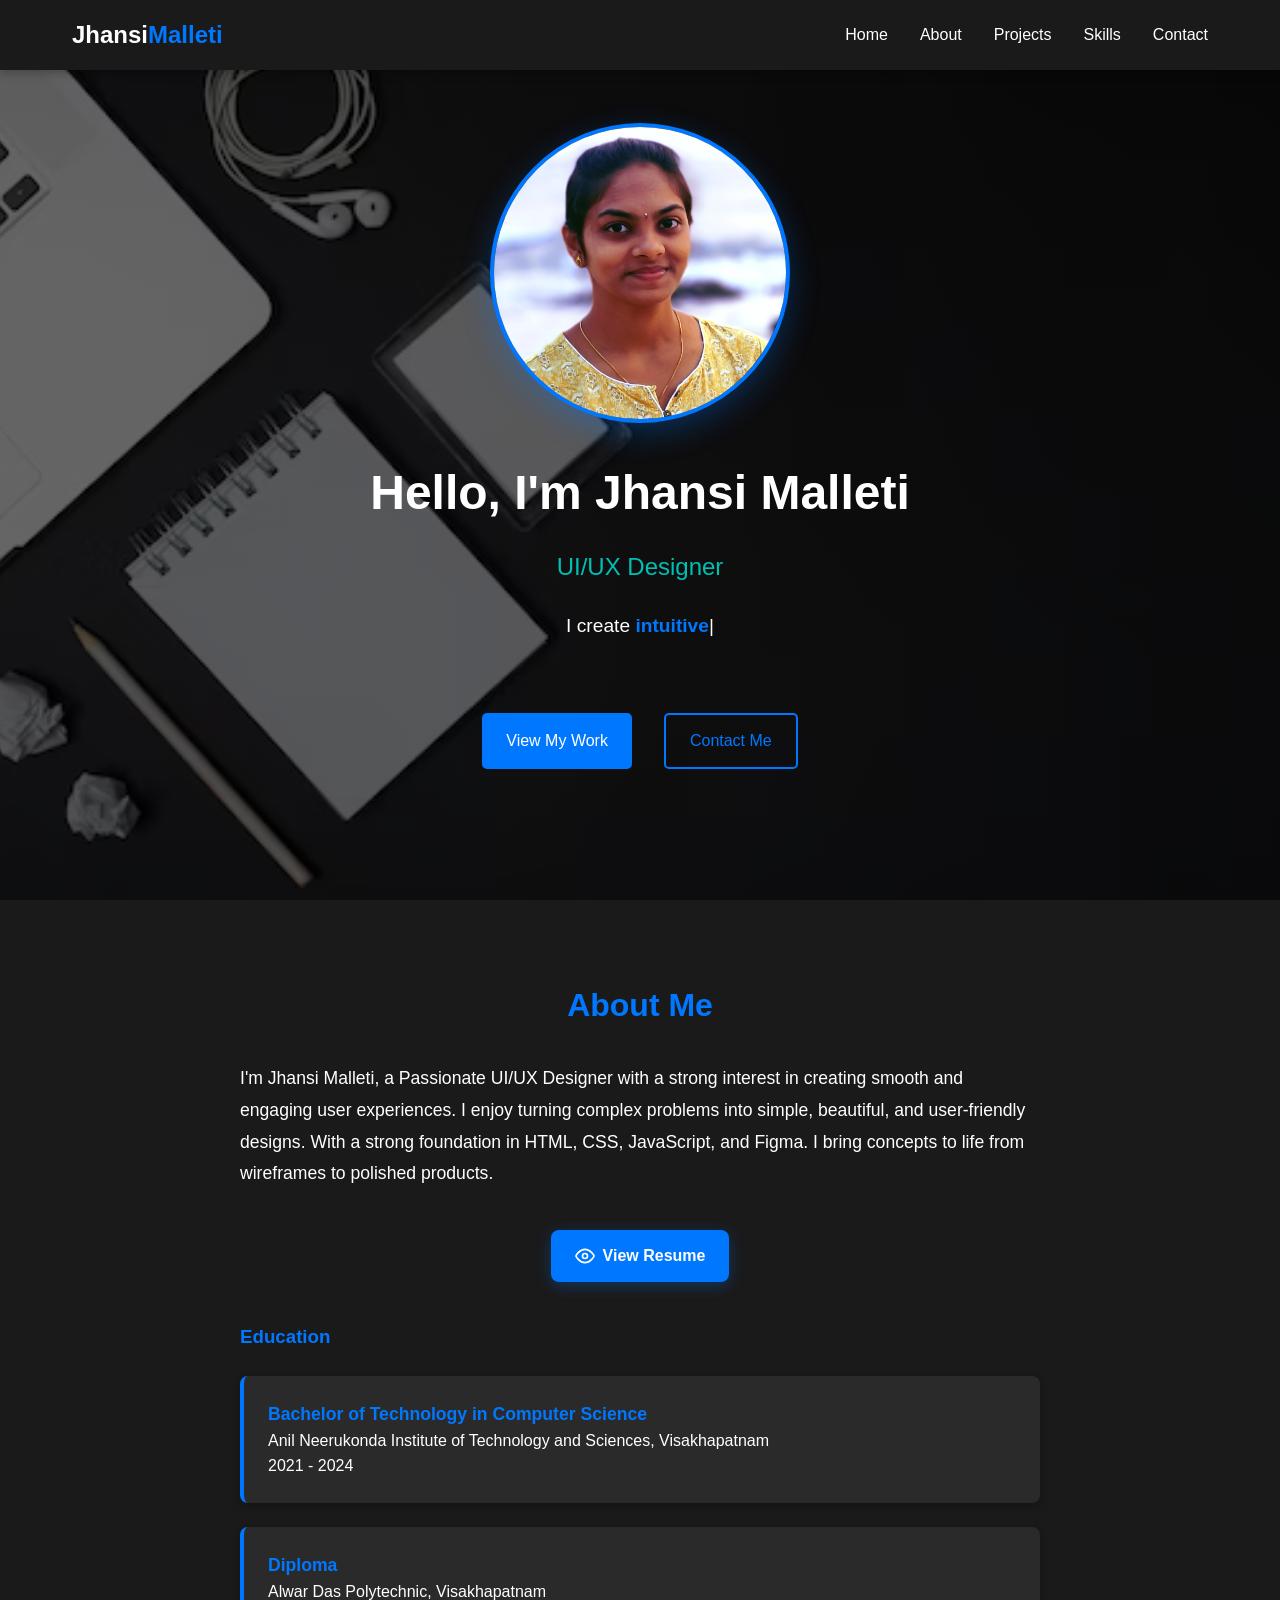
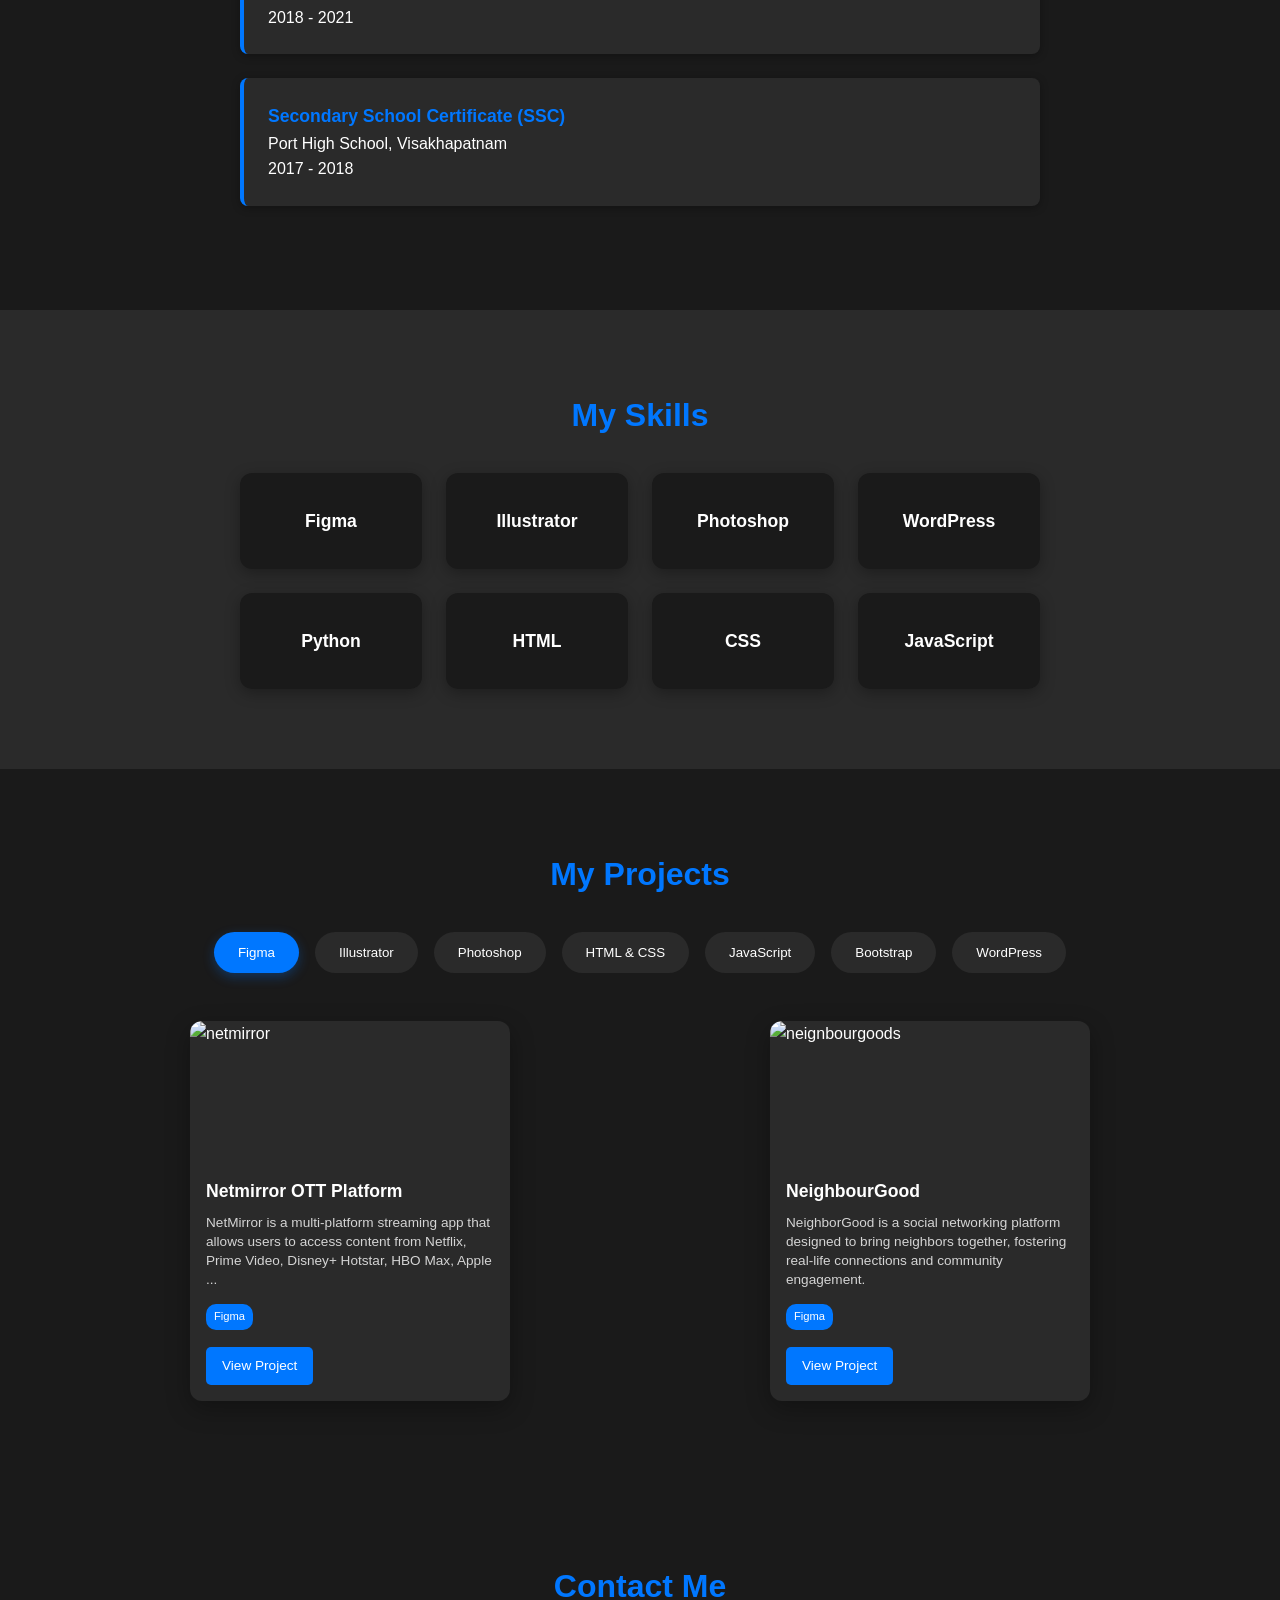
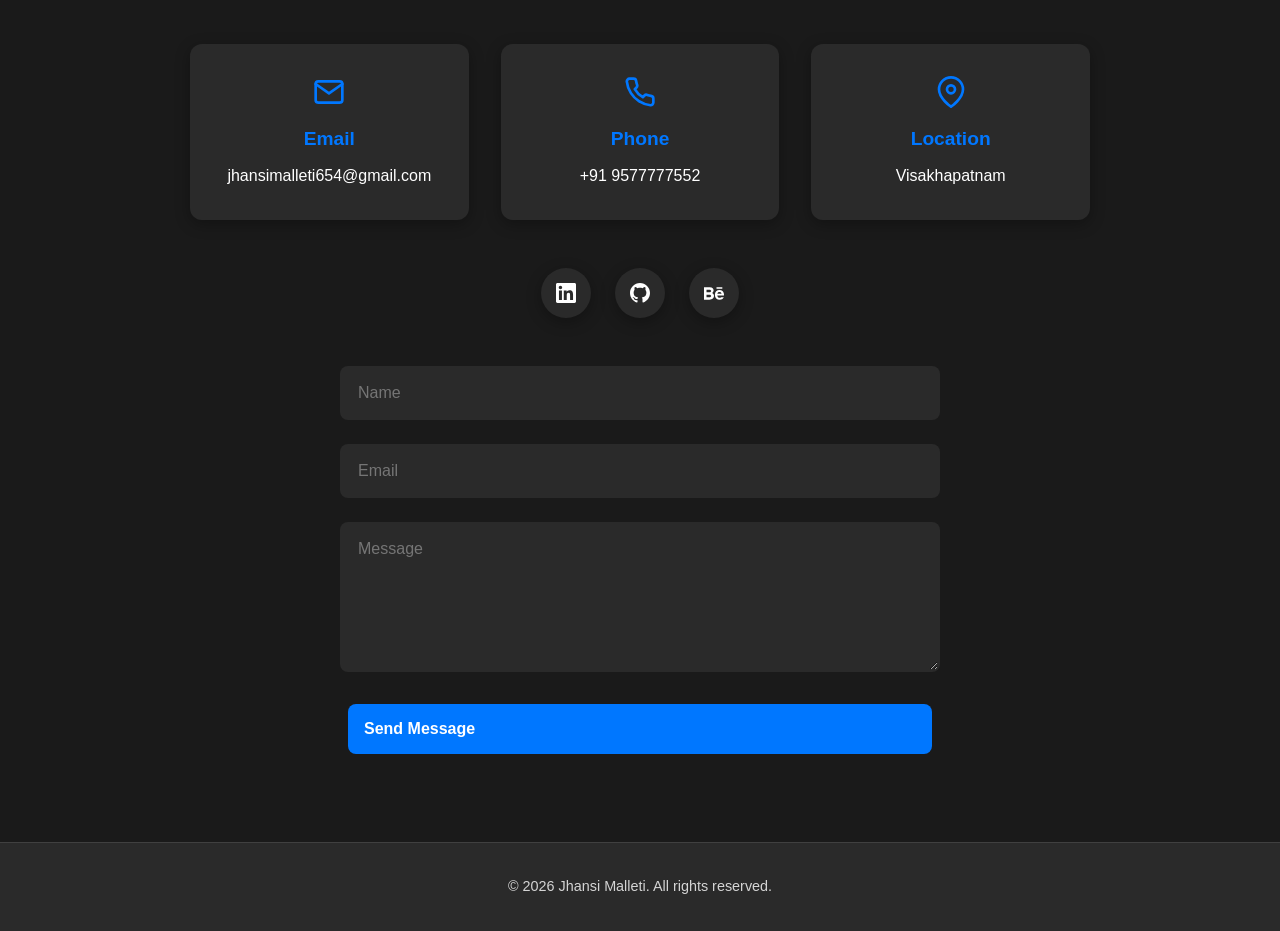
==== commit 4684b7ad: "Update index.html" ====
--- a/index.html
+++ b/index.html
@@ -91,6 +91,21 @@
     </div>
   </section>
 
+  <section id="skills" class="skills-section">
+    <div class="container">
+      <h2>My Skills</h2>
+      <div class="skills-grid-simple">
+        <div class="skill-card-simple">Figma</div>
+        <div class="skill-card-simple">Illustrator</div>
+        <div class="skill-card-simple">Photoshop</div>
+        <div class="skill-card-simple">WordPress</div>
+        <div class="skill-card-simple">Python</div>
+        <div class="skill-card-simple">HTML</div>
+        <div class="skill-card-simple">CSS</div>
+        <div class="skill-card-simple">JavaScript</div>
+      </div>
+    </div>
+  </section>
   <section id="projects" class="projects-section">
     <div class="container">
       <h2>My Projects</h2>
@@ -135,7 +150,7 @@
           <div class="project-image">
             <img src="https://mir-s3-cdn-cf.behance.net/projects/404/b8770a183527257.Y3JvcCw0MjA3LDMyOTEsNTkzLDQzNw.png" alt="neignbourgoods" />
             <div class="project-overlay">
-              <a href="https://www.figma.com/proto/W0oJ7eSC1MvTqTjWxGOQxf/neighborgoods?node-id=4-6&t=5Xe4lb6eA4NqBEQG-1&scaling=scale-down&content-scaling=fixed&page-id=0%3A1&starting-point-node-id=1%3A2" target="_blank" rel="noopener noreferrer" class="project-link">
+              <a href="https://www.figma.com/proto/W0oJ7eSC1MvTqTjWxGOQxf/neighborgoods?node-id=4-6&t=1ajsj0j6Fr8IzFRY-1&scaling=scale-down&content-scaling=fixed&page-id=0%3A1&starting-point-node-id=1%3A2" target="_blank" rel="noopener noreferrer" class="project-link">
                 <svg width="24" height="24" viewBox="0 0 24 24" fill="none" stroke="currentColor" stroke-width="2" stroke-linecap="round" stroke-linejoin="round">
                   <path d="m7 7 10 10-5 5-5-5Z"/>
                   <path d="m13 7 6 6-6 6"/>
@@ -150,7 +165,7 @@
             <div class="project-tags">
               <span class="tag">Figma</span>
             </div>
-            <a href="https://www.figma.com/proto/W0oJ7eSC1MvTqTjWxGOQxf/neighborgoods?node-id=4-6&t=5Xe4lb6eA4NqBEQG-1&scaling=scale-down&content-scaling=fixed&page-id=0%3A1&starting-point-node-id=1%3A2" target="_blank" rel="noopener noreferrer" class="btn primary">
+            <a href="https://www.figma.com/proto/W0oJ7eSC1MvTqTjWxGOQxf/neighborgoods?node-id=4-6&t=1ajsj0j6Fr8IzFRY-1&scaling=scale-down&content-scaling=fixed&page-id=0%3A1&starting-point-node-id=1%3A2" target="_blank" rel="noopener noreferrer" class="btn primary">
               View Project
             </a>
           </div>
@@ -547,22 +562,7 @@
     </div>
   </section>
 
-  <section id="skills" class="skills-section">
-    <div class="container">
-      <h2>My Skills</h2>
-      <div class="skills-grid-simple">
-        <div class="skill-card-simple">Figma</div>
-        <div class="skill-card-simple">Illustrator</div>
-        <div class="skill-card-simple">Photoshop</div>
-        <div class="skill-card-simple">WordPress</div>
-        <div class="skill-card-simple">Python</div>
-        <div class="skill-card-simple">HTML</div>
-        <div class="skill-card-simple">CSS</div>
-        <div class="skill-card-simple">JavaScript</div>
-      </div>
-    </div>
-  </section>
-
+  
   <section id="contact" class="contact-section">
     <div class="container">
       <h2>Contact Me</h2>
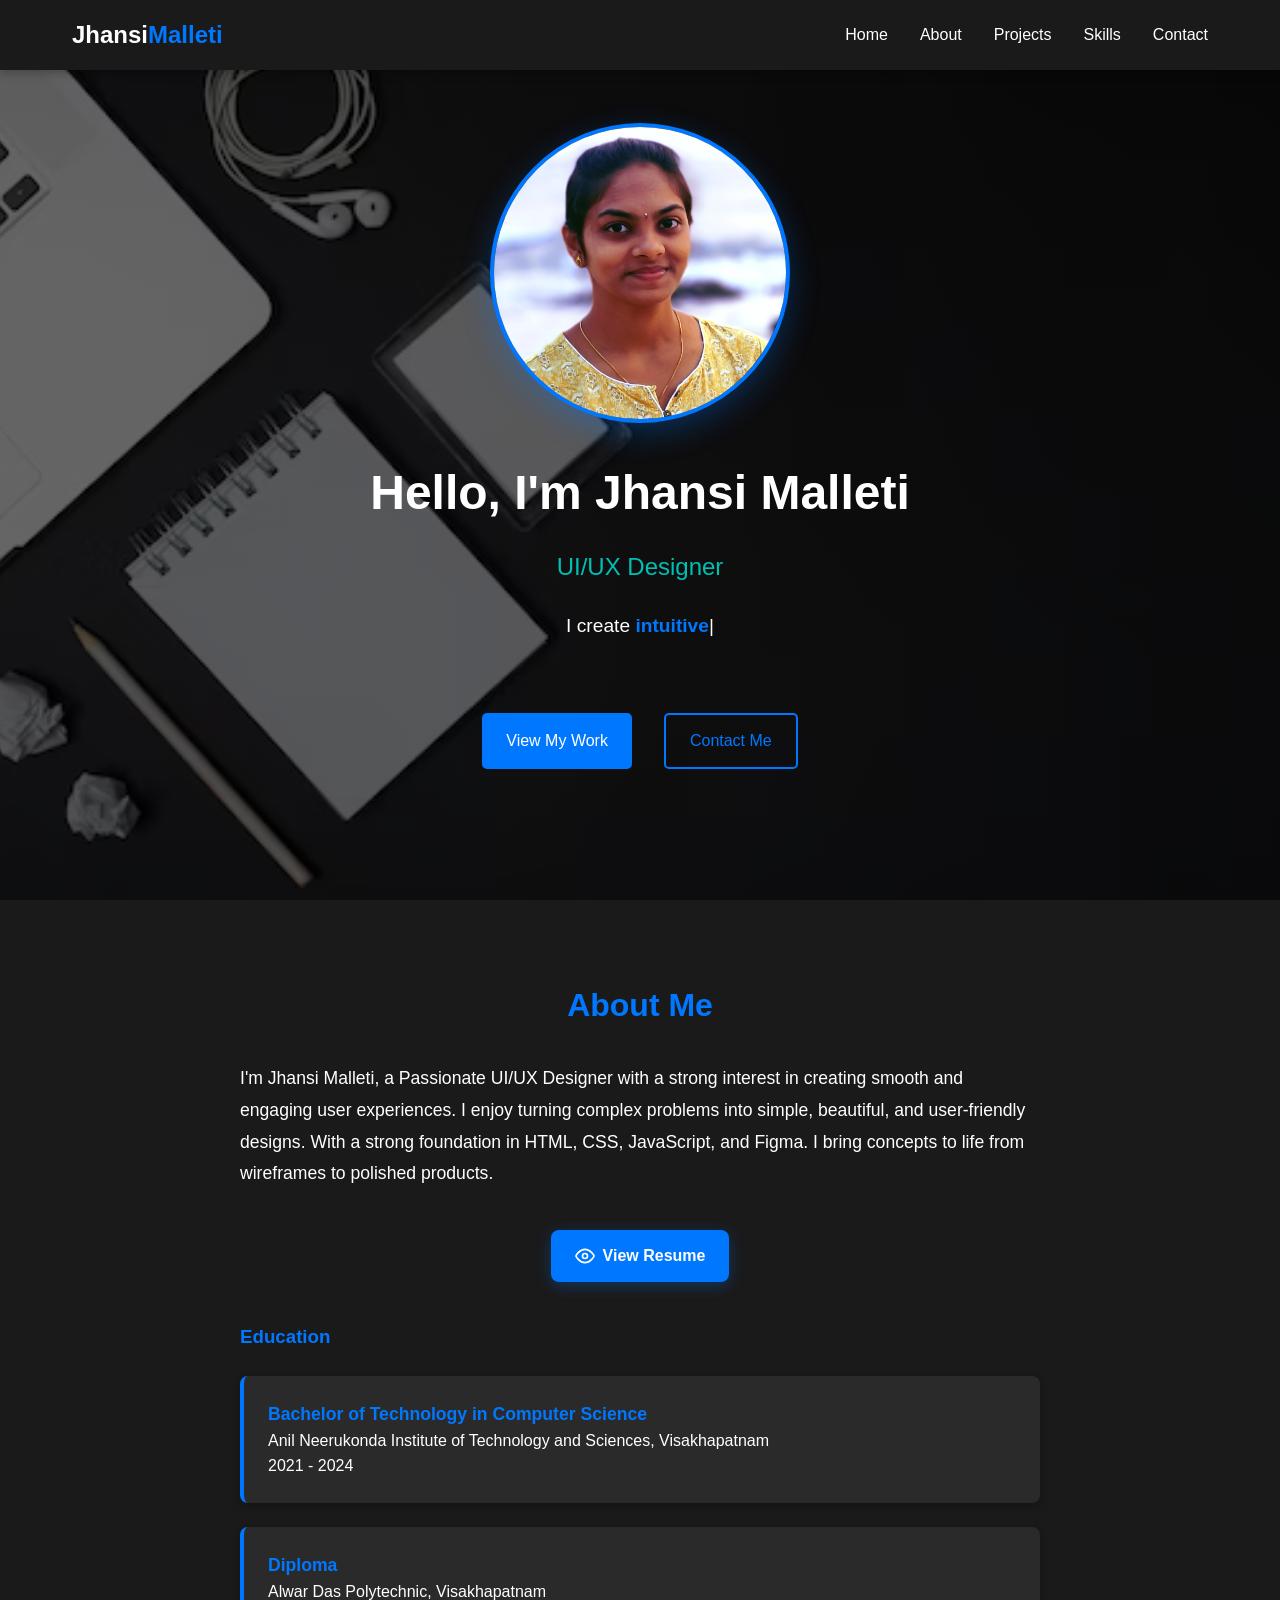
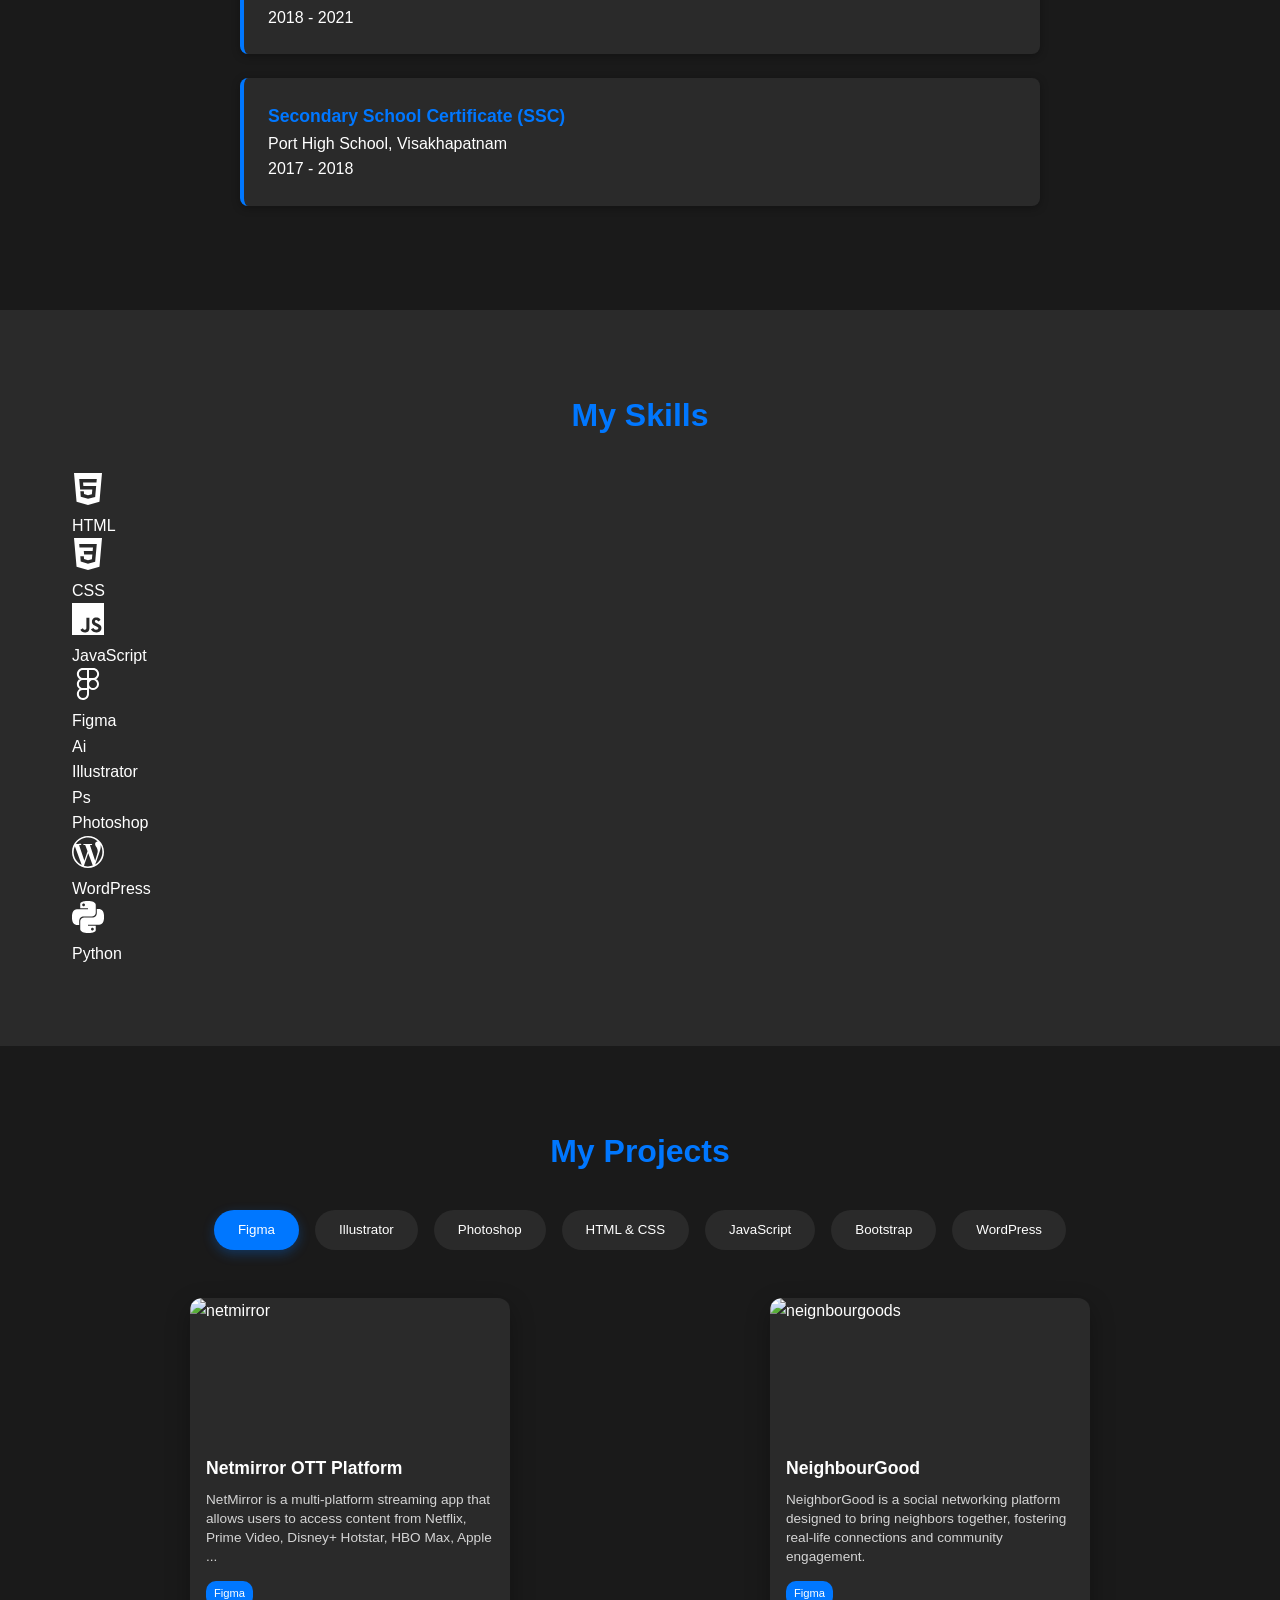
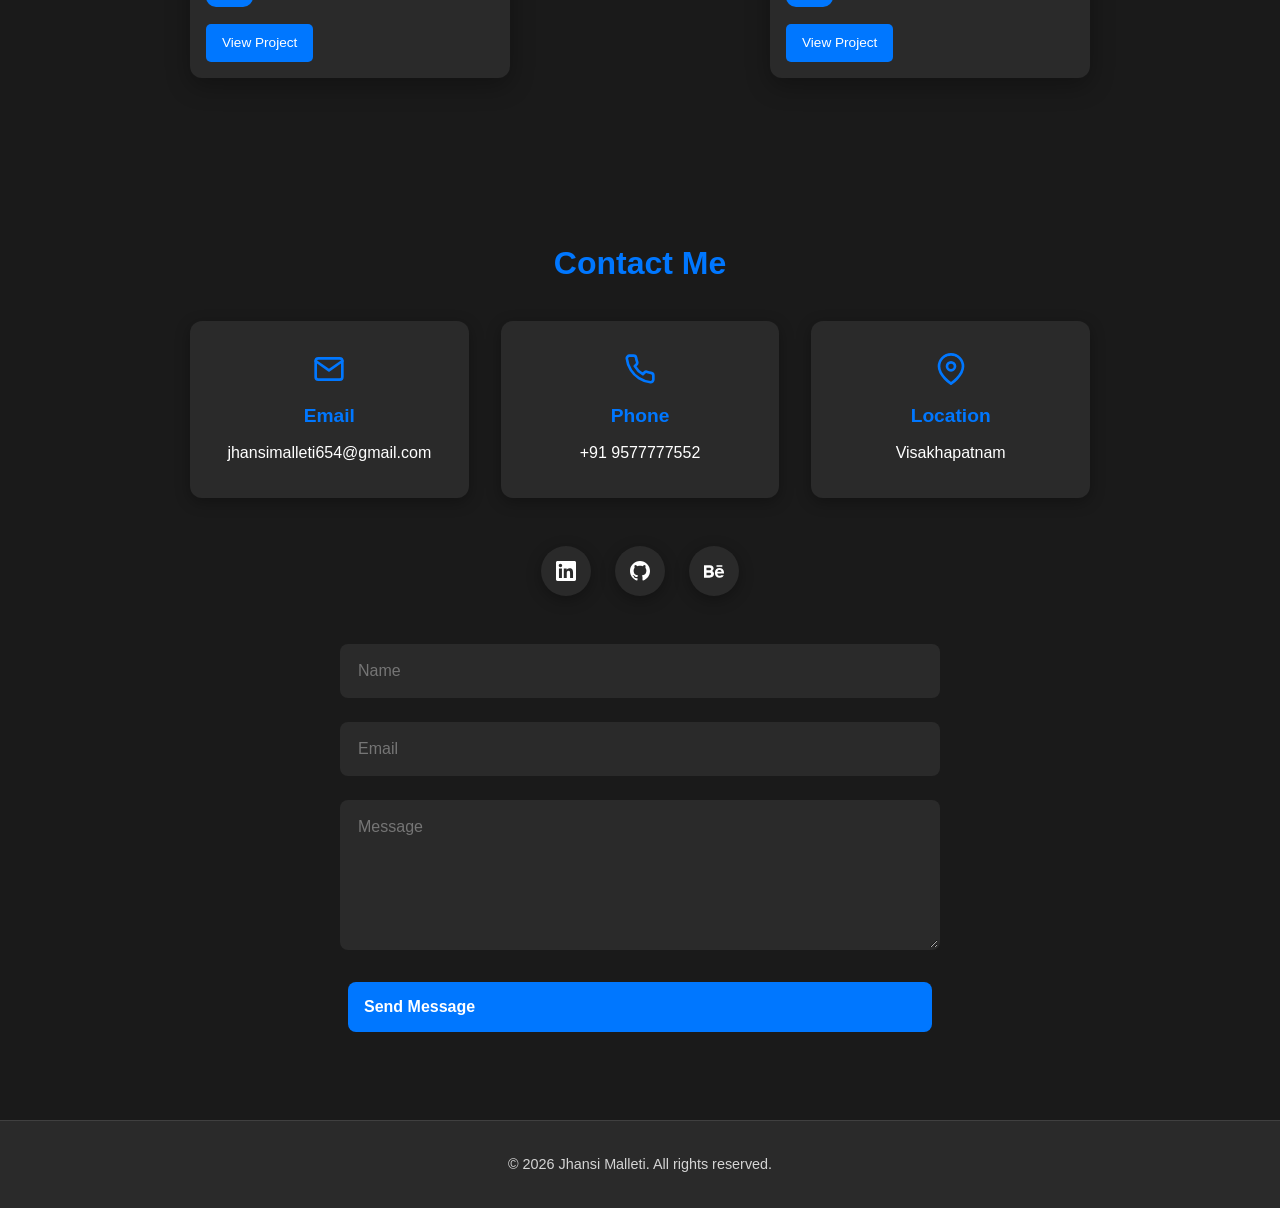
==== commit db7a55dc: "Update index.html" ====
--- a/index.html
+++ b/index.html
@@ -94,15 +94,74 @@
   <section id="skills" class="skills-section">
     <div class="container">
       <h2>My Skills</h2>
-      <div class="skills-grid-simple">
-        <div class="skill-card-simple">Figma</div>
-        <div class="skill-card-simple">Illustrator</div>
-        <div class="skill-card-simple">Photoshop</div>
-        <div class="skill-card-simple">WordPress</div>
-        <div class="skill-card-simple">Python</div>
-        <div class="skill-card-simple">HTML</div>
-        <div class="skill-card-simple">CSS</div>
-        <div class="skill-card-simple">JavaScript</div>
+      <div class="skills-grid-with-icons">
+        <div class="skill-card-with-icon" data-skill="html">
+          <div class="skill-icon-container">
+            <svg class="skill-icon" width="32" height="32" viewBox="0 0 24 24" fill="currentColor">
+              <path d="M1.5 0h21l-1.91 21.563L11.977 24l-8.564-2.438L1.5 0zm7.031 9.75l-.232-2.718 10.059.003.23-2.622L5.412 4.41l.698 8.01h9.126l-.326 3.426-2.91.804-2.955-.81-.188-2.11H6.248l.33 4.171L12 19.351l5.379-1.443.744-8.157H8.531z"/>
+            </svg>
+          </div>
+          <span class="skill-name">HTML</span>
+        </div>
+
+        <div class="skill-card-with-icon" data-skill="css">
+          <div class="skill-icon-container">
+            <svg class="skill-icon" width="32" height="32" viewBox="0 0 24 24" fill="currentColor">
+              <path d="M1.5 0h21l-1.91 21.563L11.977 24l-8.565-2.438L1.5 0zm17.09 4.413L5.41 4.41l.213 2.622 10.125.002-.255 2.716h-6.64l.24 2.573h6.182l-.366 3.523-2.91.804-2.956-.81-.188-2.11h-2.61l.29 3.855L12 19.288l5.373-1.53L18.59 4.414z"/>
+            </svg>
+          </div>
+          <span class="skill-name">CSS</span>
+        </div>
+
+        <div class="skill-card-with-icon" data-skill="javascript">
+          <div class="skill-icon-container">
+            <svg class="skill-icon" width="32" height="32" viewBox="0 0 24 24" fill="currentColor">
+              <path d="M0 0h24v24H0V0zm22.034 18.276c-.175-1.095-.888-2.015-3.003-2.873-.736-.345-1.554-.585-1.797-1.14-.091-.33-.105-.51-.046-.705.15-.646.915-.84 1.515-.66.39.12.75.42.976.9 1.034-.676 1.034-.676 1.755-1.125-.27-.42-.404-.601-.586-.78-.63-.705-1.469-1.065-2.834-1.034l-.705.089c-.676.165-1.32.525-1.71 1.005-1.14 1.291-.811 3.541.569 4.471 1.365 1.02 3.361 1.244 3.616 2.205.24 1.17-.87 1.545-1.966 1.41-.811-.18-1.26-.586-1.755-1.336l-1.83 1.051c.21.48.45.689.81 1.109 1.74 1.756 6.09 1.666 6.871-1.004.029-.09.24-.705.074-1.65l.046.067zm-8.983-7.245h-2.248c0 1.938-.009 3.864-.009 5.805 0 1.232.063 2.363-.138 2.711-.33.689-1.18.601-1.566.48-.396-.196-.597-.466-.83-.855-.063-.105-.11-.196-.127-.196l-1.825 1.125c.305.63.75 1.172 1.324 1.517.855.51 2.004.675 3.207.405.783-.226 1.458-.691 1.811-1.411.51-.93.402-2.07.397-3.346.012-2.054 0-4.109 0-6.179l.004-.056z"/>
+            </svg>
+          </div>
+          <span class="skill-name">JavaScript</span>
+        </div>
+
+        <div class="skill-card-with-icon" data-skill="figma">
+          <div class="skill-icon-container">
+            <svg class="skill-icon" width="32" height="32" viewBox="0 0 24 24" fill="currentColor">
+              <path d="M15.852 8.981h-4.588V0h4.588c2.476 0 4.49 2.014 4.49 4.49s-2.014 4.491-4.49 4.491zM12.735 7.51h3.117c1.665 0 3.019-1.355 3.019-3.019s-1.354-3.019-3.019-3.019h-3.117V7.51zm0 1.471H8.148c-2.476 0-4.49-2.015-4.49-4.491S5.672 0 8.148 0h4.588v8.981zm-4.587-7.51c-1.665 0-3.019 1.355-3.019 3.019s1.354 3.02 3.019 3.02h3.117V1.471H8.148zm4.587 15.019H8.148c-2.476 0-4.49-2.014-4.49-4.49s2.014-4.49 4.49-4.49h4.588v8.98zM8.148 8.981c-1.665 0-3.019 1.355-3.019 3.019s1.355 3.019 3.019 3.019h3.117V8.981H8.148zM8.172 24c-2.489 0-4.515-2.014-4.515-4.49s2.014-4.49 4.49-4.49h4.588v4.441c0 2.503-2.047 4.539-4.563 4.539zm-.024-7.51a3.023 3.023 0 0 0-3.019 3.019c0 1.665 1.365 3.019 3.044 3.019 1.705 0 3.093-1.376 3.093-3.068v-2.97H8.148zm7.704 0h-.098c-2.476 0-4.49-2.014-4.49-4.49s2.014-4.49 4.49-4.49 4.49 2.014 4.49 4.49-2.014 4.49-4.392 4.49zm-.097-7.509c-1.665 0-3.019 1.355-3.019 3.019s1.355 3.019 3.019 3.019 3.019-1.355 3.019-3.019-1.355-3.019-3.019-3.019z"/>
+            </svg>
+          </div>
+          <span class="skill-name">Figma</span>
+        </div>
+
+        <div class="skill-card-with-icon" data-skill="illustrator">
+          <div class="skill-icon-container">
+            <span class="skill-icon">Ai</span>
+          </div>
+          <span class="skill-name">Illustrator</span>
+        </div>
+
+        <div class="skill-card-with-icon" data-skill="photoshop">
+          <div class="skill-icon-container">
+            <span class="skill-icon">Ps</span>
+          </div>
+          <span class="skill-name">Photoshop</span>
+        </div>
+
+        <div class="skill-card-with-icon" data-skill="wordpress">
+          <div class="skill-icon-container">
+            <svg class="skill-icon" width="32" height="32" viewBox="0 0 24 24" fill="currentColor">
+              <path d="M21.469 6.825c.84 1.537 1.318 3.3 1.318 5.175 0 3.979-2.156 7.456-5.363 9.325l3.295-9.527c.615-1.54.82-2.771.82-3.864 0-.405-.026-.78-.07-1.11m-7.981.105c.647-.03 1.232-.105 1.232-.105.582-.075.514-.93-.067-.899 0 0-1.755.135-2.88.135-1.064 0-2.85-.15-2.85-.15-.585-.03-.661.855-.075.885 0 0 .54.061 1.125.105l1.68 4.605-2.37 7.08L5.354 6.9c.649-.03 1.234-.1 1.234-.1.585-.075.516-.93-.065-.896 0 0-1.746.138-2.874.138-.2 0-.438-.008-.69-.015C4.911 3.15 8.235 1.215 12 1.215c2.809 0 5.365 1.072 7.286 2.833-.046-.003-.091-.009-.141-.009-1.06 0-1.812.923-1.812 1.914 0 .89.513 1.643 1.06 2.531.411.72.89 1.643.89 2.977 0 .915-.354 1.994-.821 3.479l-1.075 3.585-3.9-11.61.001.014zM12 22.784c-1.059 0-2.081-.153-3.048-.437l3.237-9.406 3.315 9.087c.024.053.05.101.078.149-1.12.403-2.325.607-3.582.607M1.211 12c0-1.564.336-3.05.935-4.39L7.29 21.709C3.694 19.96 1.212 16.271 1.211 12M12 0C5.385 0 0 5.385 0 12s5.385 12 12 12 12-5.385 12-12S18.615 0 12 0"/>
+            </svg>
+          </div>
+          <span class="skill-name">WordPress</span>
+        </div>
+
+        <div class="skill-card-with-icon" data-skill="python">
+          <div class="skill-icon-container">
+            <svg class="skill-icon" width="32" height="32" viewBox="0 0 24 24" fill="currentColor">
+              <path d="M14.25.18l.9.2.73.26.59.3.45.32.34.34.25.34.16.33.1.3.04.26.02.2-.01.13V8.5l-.05.63-.13.55-.21.46-.26.38-.3.31-.33.25-.35.19-.35.14-.33.1-.3.07-.26.04-.21.02H8.77l-.69.05-.59.14-.5.22-.41.27-.33.32-.27.35-.2.36-.15.37-.1.35-.07.32-.04.27-.02.21v3.06H3.17l-.21-.03-.28-.07-.32-.12-.35-.18-.36-.26-.36-.36-.35-.46-.32-.59-.28-.73-.21-.88-.14-1.05-.05-1.23.06-1.22.16-1.04.24-.87.32-.71.36-.57.4-.44.42-.33.42-.24.4-.16.36-.1.32-.05.24-.01h.16l.06.01h8.16v-.83H6.18l-.01-2.75-.02-.37.05-.34.11-.31.17-.28.25-.26.31-.23.38-.2.44-.18.51-.15.58-.12.64-.1.71-.06.77-.04.84-.02 1.27.05zm-6.3 1.98l-.23.33-.08.41.08.41.23.34.33.22.41.09.41-.09.33-.22.23-.34.08-.41-.08-.41-.23-.33-.33-.22-.41-.09-.41.09zm13.09 3.95l.28.06.32.12.35.18.36.27.36.35.35.47.32.59.28.73.21.88.14 1.04.05 1.23-.06 1.23-.16 1.04-.24.86-.32.71-.36.57-.4.45-.42.33-.42.24-.4.16-.36.09-.32.05-.24.02-.16-.01h-8.22v.82h5.84l.01 2.76.02.36-.05.34-.11.31-.17.29-.25.25-.31.24-.38.2-.44.17-.51.15-.58.13-.64.09-.71.07-.77.04-.84.01-1.27-.04-1.07-.14-.9-.2-.73-.25-.59-.3-.45-.33-.34-.34-.25-.34-.16-.33-.1-.3-.04-.25-.02-.2.01-.13v-5.34l.05-.64.13-.54.21-.46.26-.38.3-.32.33-.24.35-.2.35-.14.33-.1.3-.06.26-.04.21-.02.13-.01h5.84l.69-.05.59-.14.5-.21.41-.28.33-.32.27-.35.2-.36.15-.36.1-.35.07-.32.04-.28.02-.21V6.07h2.09l.14.01zm-6.47 14.25l-.23.33-.08.41.08.41.23.33.33.23.41.08.41-.08.33-.23.23-.33.08-.41-.08-.41-.23-.33-.33-.23-.41-.08-.41.08z"/>
+            </svg>
+          </div>
+          <span class="skill-name">Python</span>
+        </div>
       </div>
     </div>
   </section>
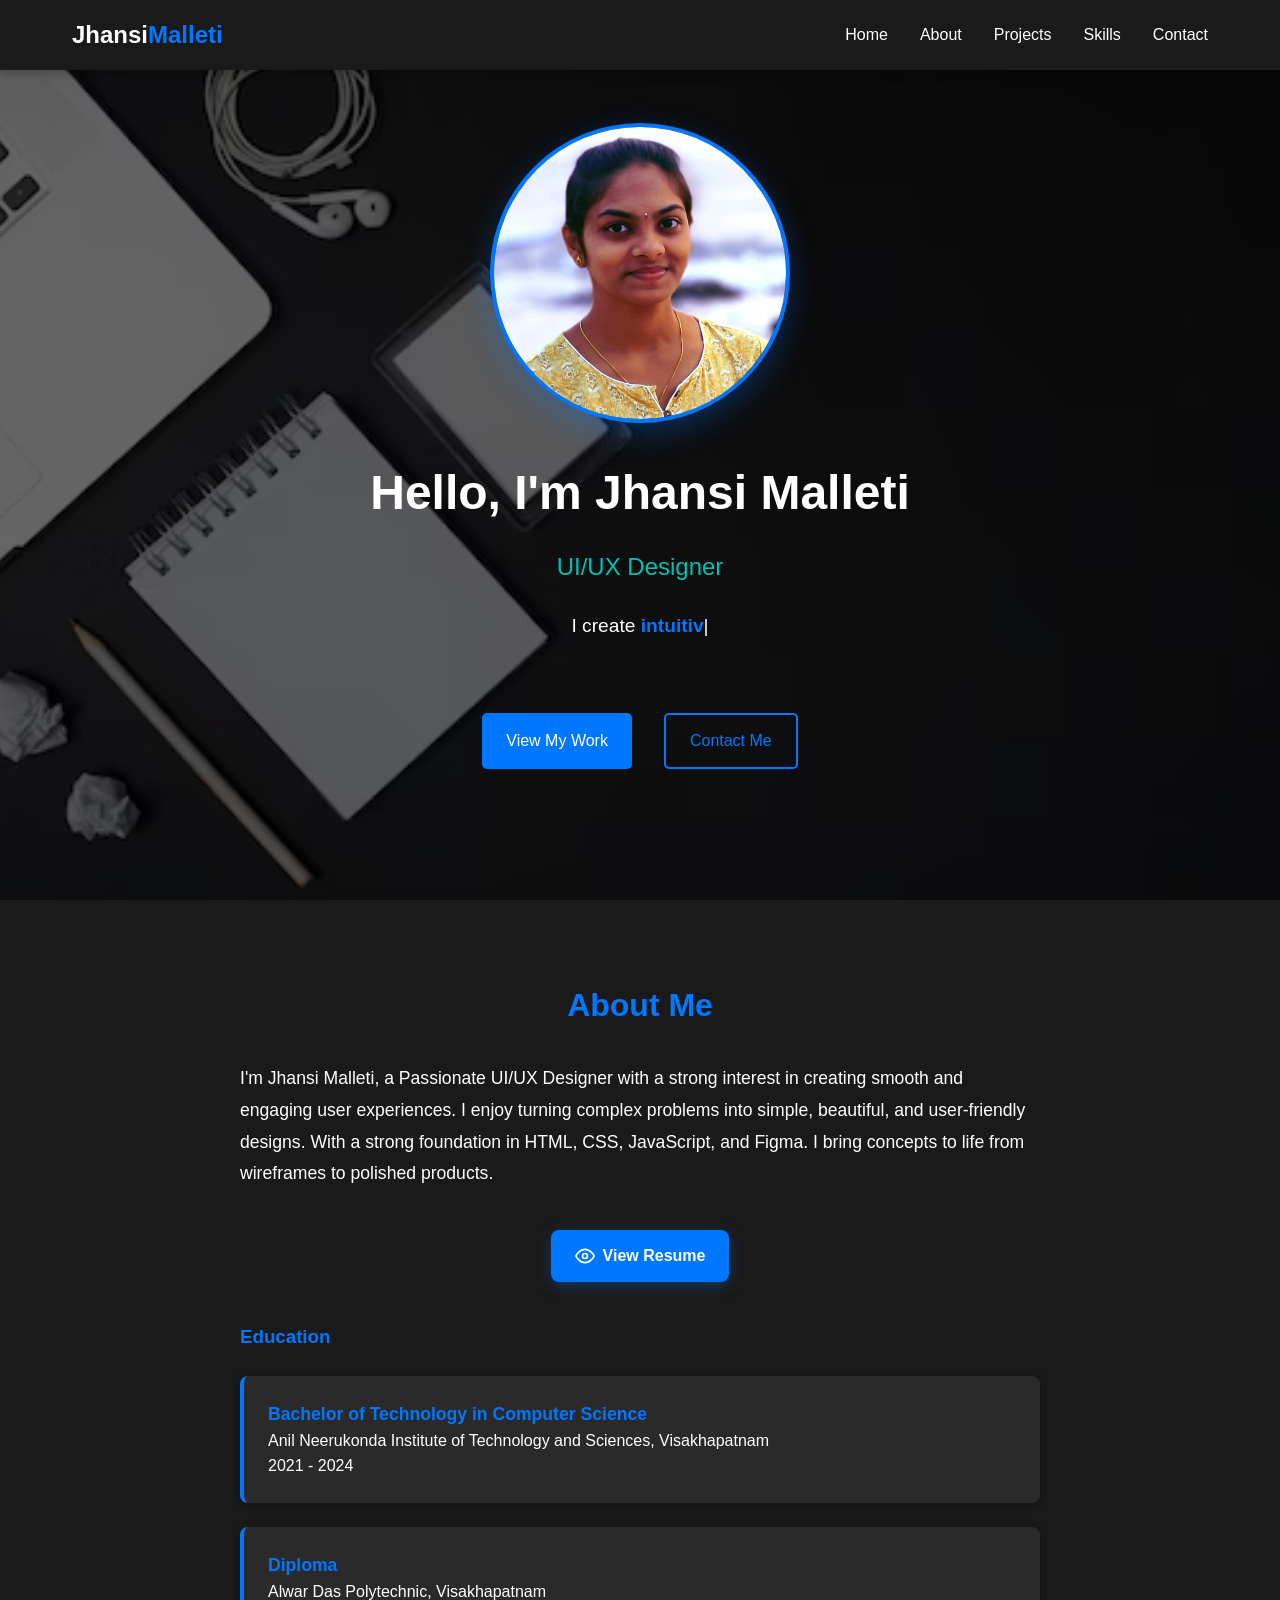
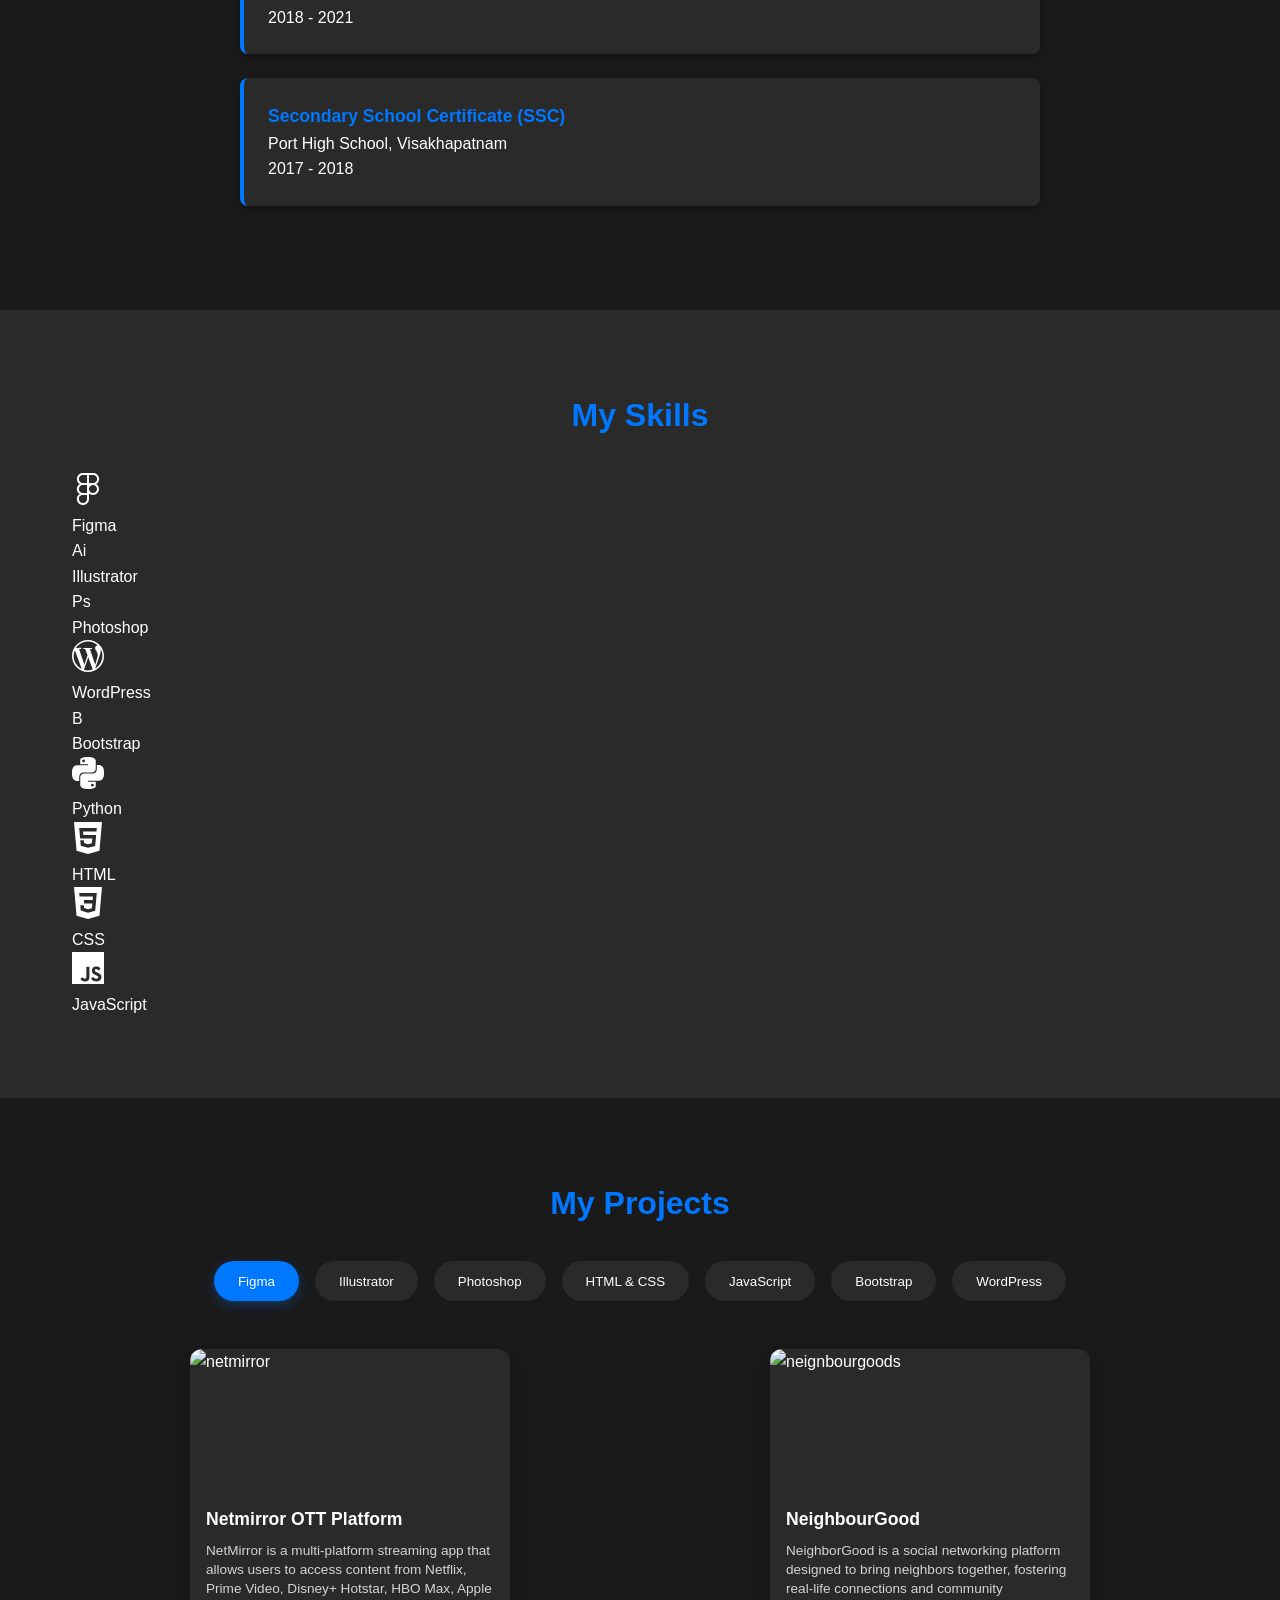
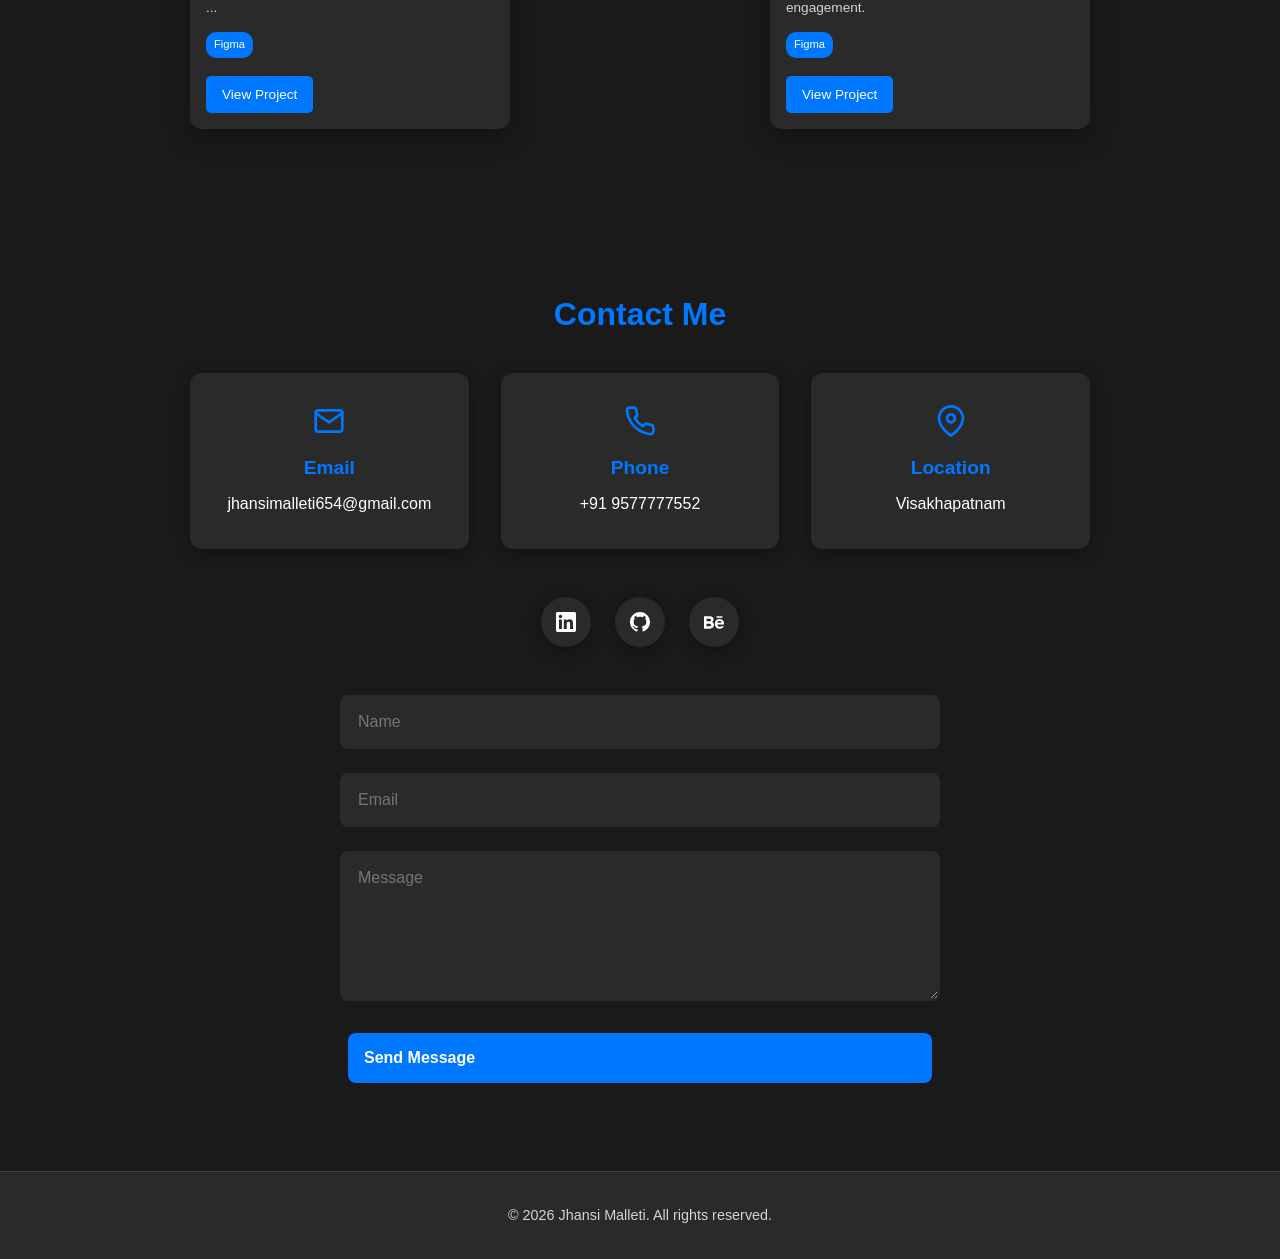
==== commit c04eb027: "Update index.html" ====
--- a/index.html
+++ b/index.html
@@ -95,6 +95,54 @@
     <div class="container">
       <h2>My Skills</h2>
       <div class="skills-grid-with-icons">
+        
+
+        <div class="skill-card-with-icon" data-skill="figma">
+          <div class="skill-icon-container">
+            <svg class="skill-icon" width="32" height="32" viewBox="0 0 24 24" fill="currentColor">
+              <path d="M15.852 8.981h-4.588V0h4.588c2.476 0 4.49 2.014 4.49 4.49s-2.014 4.491-4.49 4.491zM12.735 7.51h3.117c1.665 0 3.019-1.355 3.019-3.019s-1.354-3.019-3.019-3.019h-3.117V7.51zm0 1.471H8.148c-2.476 0-4.49-2.015-4.49-4.491S5.672 0 8.148 0h4.588v8.981zm-4.587-7.51c-1.665 0-3.019 1.355-3.019 3.019s1.354 3.02 3.019 3.02h3.117V1.471H8.148zm4.587 15.019H8.148c-2.476 0-4.49-2.014-4.49-4.49s2.014-4.49 4.49-4.49h4.588v8.98zM8.148 8.981c-1.665 0-3.019 1.355-3.019 3.019s1.355 3.019 3.019 3.019h3.117V8.981H8.148zM8.172 24c-2.489 0-4.515-2.014-4.515-4.49s2.014-4.49 4.49-4.49h4.588v4.441c0 2.503-2.047 4.539-4.563 4.539zm-.024-7.51a3.023 3.023 0 0 0-3.019 3.019c0 1.665 1.365 3.019 3.044 3.019 1.705 0 3.093-1.376 3.093-3.068v-2.97H8.148zm7.704 0h-.098c-2.476 0-4.49-2.014-4.49-4.49s2.014-4.49 4.49-4.49 4.49 2.014 4.49 4.49-2.014 4.49-4.392 4.49zm-.097-7.509c-1.665 0-3.019 1.355-3.019 3.019s1.355 3.019 3.019 3.019 3.019-1.355 3.019-3.019-1.355-3.019-3.019-3.019z"/>
+            </svg>
+          </div>
+          <span class="skill-name">Figma</span>
+        </div>
+
+        <div class="skill-card-with-icon" data-skill="illustrator">
+          <div class="skill-icon-container">
+            <span class="skill-icon">Ai</span>
+          </div>
+          <span class="skill-name">Illustrator</span>
+        </div>
+
+        <div class="skill-card-with-icon" data-skill="photoshop">
+          <div class="skill-icon-container">
+            <span class="skill-icon">Ps</span>
+          </div>
+          <span class="skill-name">Photoshop</span>
+        </div>
+
+        <div class="skill-card-with-icon" data-skill="wordpress">
+          <div class="skill-icon-container">
+            <svg class="skill-icon" width="32" height="32" viewBox="0 0 24 24" fill="currentColor">
+              <path d="M21.469 6.825c.84 1.537 1.318 3.3 1.318 5.175 0 3.979-2.156 7.456-5.363 9.325l3.295-9.527c.615-1.54.82-2.771.82-3.864 0-.405-.026-.78-.07-1.11m-7.981.105c.647-.03 1.232-.105 1.232-.105.582-.075.514-.93-.067-.899 0 0-1.755.135-2.88.135-1.064 0-2.85-.15-2.85-.15-.585-.03-.661.855-.075.885 0 0 .54.061 1.125.105l1.68 4.605-2.37 7.08L5.354 6.9c.649-.03 1.234-.1 1.234-.1.585-.075.516-.93-.065-.896 0 0-1.746.138-2.874.138-.2 0-.438-.008-.69-.015C4.911 3.15 8.235 1.215 12 1.215c2.809 0 5.365 1.072 7.286 2.833-.046-.003-.091-.009-.141-.009-1.06 0-1.812.923-1.812 1.914 0 .89.513 1.643 1.06 2.531.411.72.89 1.643.89 2.977 0 .915-.354 1.994-.821 3.479l-1.075 3.585-3.9-11.61.001.014zM12 22.784c-1.059 0-2.081-.153-3.048-.437l3.237-9.406 3.315 9.087c.024.053.05.101.078.149-1.12.403-2.325.607-3.582.607M1.211 12c0-1.564.336-3.05.935-4.39L7.29 21.709C3.694 19.96 1.212 16.271 1.211 12M12 0C5.385 0 0 5.385 0 12s5.385 12 12 12 12-5.385 12-12S18.615 0 12 0"/>
+            </svg>
+          </div>
+          <span class="skill-name">WordPress</span>
+        </div>
+        <div class="skill-card-with-icon" data-skill="bootstrap">
+          <div class="skill-icon-container">
+            <span class="skill-icon">B</span>
+          </div>
+          <span class="skill-name">Bootstrap</span>
+        </div>
+        <div class="skill-card-with-icon" data-skill="python">
+          <div class="skill-icon-container">
+            <svg class="skill-icon" width="32" height="32" viewBox="0 0 24 24" fill="currentColor">
+              <path d="M14.25.18l.9.2.73.26.59.3.45.32.34.34.25.34.16.33.1.3.04.26.02.2-.01.13V8.5l-.05.63-.13.55-.21.46-.26.38-.3.31-.33.25-.35.19-.35.14-.33.1-.3.07-.26.04-.21.02H8.77l-.69.05-.59.14-.5.22-.41.27-.33.32-.27.35-.2.36-.15.37-.1.35-.07.32-.04.27-.02.21v3.06H3.17l-.21-.03-.28-.07-.32-.12-.35-.18-.36-.26-.36-.36-.35-.46-.32-.59-.28-.73-.21-.88-.14-1.05-.05-1.23.06-1.22.16-1.04.24-.87.32-.71.36-.57.4-.44.42-.33.42-.24.4-.16.36-.1.32-.05.24-.01h.16l.06.01h8.16v-.83H6.18l-.01-2.75-.02-.37.05-.34.11-.31.17-.28.25-.26.31-.23.38-.2.44-.18.51-.15.58-.12.64-.1.71-.06.77-.04.84-.02 1.27.05zm-6.3 1.98l-.23.33-.08.41.08.41.23.34.33.22.41.09.41-.09.33-.22.23-.34.08-.41-.08-.41-.23-.33-.33-.22-.41-.09-.41.09zm13.09 3.95l.28.06.32.12.35.18.36.27.36.35.35.47.32.59.28.73.21.88.14 1.04.05 1.23-.06 1.23-.16 1.04-.24.86-.32.71-.36.57-.4.45-.42.33-.42.24-.4.16-.36.09-.32.05-.24.02-.16-.01h-8.22v.82h5.84l.01 2.76.02.36-.05.34-.11.31-.17.29-.25.25-.31.24-.38.2-.44.17-.51.15-.58.13-.64.09-.71.07-.77.04-.84.01-1.27-.04-1.07-.14-.9-.2-.73-.25-.59-.3-.45-.33-.34-.34-.25-.34-.16-.33-.1-.3-.04-.25-.02-.2.01-.13v-5.34l.05-.64.13-.54.21-.46.26-.38.3-.32.33-.24.35-.2.35-.14.33-.1.3-.06.26-.04.21-.02.13-.01h5.84l.69-.05.59-.14.5-.21.41-.28.33-.32.27-.35.2-.36.15-.36.1-.35.07-.32.04-.28.02-.21V6.07h2.09l.14.01zm-6.47 14.25l-.23.33-.08.41.08.41.23.33.33.23.41.08.41-.08.33-.23.23-.33.08-.41-.08-.41-.23-.33-.33-.23-.41-.08-.41.08z"/>
+            </svg>
+          </div>
+          <span class="skill-name">Python</span>
+        </div>
+
         <div class="skill-card-with-icon" data-skill="html">
           <div class="skill-icon-container">
             <svg class="skill-icon" width="32" height="32" viewBox="0 0 24 24" fill="currentColor">
@@ -120,47 +168,6 @@
             </svg>
           </div>
           <span class="skill-name">JavaScript</span>
-        </div>
-
-        <div class="skill-card-with-icon" data-skill="figma">
-          <div class="skill-icon-container">
-            <svg class="skill-icon" width="32" height="32" viewBox="0 0 24 24" fill="currentColor">
-              <path d="M15.852 8.981h-4.588V0h4.588c2.476 0 4.49 2.014 4.49 4.49s-2.014 4.491-4.49 4.491zM12.735 7.51h3.117c1.665 0 3.019-1.355 3.019-3.019s-1.354-3.019-3.019-3.019h-3.117V7.51zm0 1.471H8.148c-2.476 0-4.49-2.015-4.49-4.491S5.672 0 8.148 0h4.588v8.981zm-4.587-7.51c-1.665 0-3.019 1.355-3.019 3.019s1.354 3.02 3.019 3.02h3.117V1.471H8.148zm4.587 15.019H8.148c-2.476 0-4.49-2.014-4.49-4.49s2.014-4.49 4.49-4.49h4.588v8.98zM8.148 8.981c-1.665 0-3.019 1.355-3.019 3.019s1.355 3.019 3.019 3.019h3.117V8.981H8.148zM8.172 24c-2.489 0-4.515-2.014-4.515-4.49s2.014-4.49 4.49-4.49h4.588v4.441c0 2.503-2.047 4.539-4.563 4.539zm-.024-7.51a3.023 3.023 0 0 0-3.019 3.019c0 1.665 1.365 3.019 3.044 3.019 1.705 0 3.093-1.376 3.093-3.068v-2.97H8.148zm7.704 0h-.098c-2.476 0-4.49-2.014-4.49-4.49s2.014-4.49 4.49-4.49 4.49 2.014 4.49 4.49-2.014 4.49-4.392 4.49zm-.097-7.509c-1.665 0-3.019 1.355-3.019 3.019s1.355 3.019 3.019 3.019 3.019-1.355 3.019-3.019-1.355-3.019-3.019-3.019z"/>
-            </svg>
-          </div>
-          <span class="skill-name">Figma</span>
-        </div>
-
-        <div class="skill-card-with-icon" data-skill="illustrator">
-          <div class="skill-icon-container">
-            <span class="skill-icon">Ai</span>
-          </div>
-          <span class="skill-name">Illustrator</span>
-        </div>
-
-        <div class="skill-card-with-icon" data-skill="photoshop">
-          <div class="skill-icon-container">
-            <span class="skill-icon">Ps</span>
-          </div>
-          <span class="skill-name">Photoshop</span>
-        </div>
-
-        <div class="skill-card-with-icon" data-skill="wordpress">
-          <div class="skill-icon-container">
-            <svg class="skill-icon" width="32" height="32" viewBox="0 0 24 24" fill="currentColor">
-              <path d="M21.469 6.825c.84 1.537 1.318 3.3 1.318 5.175 0 3.979-2.156 7.456-5.363 9.325l3.295-9.527c.615-1.54.82-2.771.82-3.864 0-.405-.026-.78-.07-1.11m-7.981.105c.647-.03 1.232-.105 1.232-.105.582-.075.514-.93-.067-.899 0 0-1.755.135-2.88.135-1.064 0-2.85-.15-2.85-.15-.585-.03-.661.855-.075.885 0 0 .54.061 1.125.105l1.68 4.605-2.37 7.08L5.354 6.9c.649-.03 1.234-.1 1.234-.1.585-.075.516-.93-.065-.896 0 0-1.746.138-2.874.138-.2 0-.438-.008-.69-.015C4.911 3.15 8.235 1.215 12 1.215c2.809 0 5.365 1.072 7.286 2.833-.046-.003-.091-.009-.141-.009-1.06 0-1.812.923-1.812 1.914 0 .89.513 1.643 1.06 2.531.411.72.89 1.643.89 2.977 0 .915-.354 1.994-.821 3.479l-1.075 3.585-3.9-11.61.001.014zM12 22.784c-1.059 0-2.081-.153-3.048-.437l3.237-9.406 3.315 9.087c.024.053.05.101.078.149-1.12.403-2.325.607-3.582.607M1.211 12c0-1.564.336-3.05.935-4.39L7.29 21.709C3.694 19.96 1.212 16.271 1.211 12M12 0C5.385 0 0 5.385 0 12s5.385 12 12 12 12-5.385 12-12S18.615 0 12 0"/>
-            </svg>
-          </div>
-          <span class="skill-name">WordPress</span>
-        </div>
-
-        <div class="skill-card-with-icon" data-skill="python">
-          <div class="skill-icon-container">
-            <svg class="skill-icon" width="32" height="32" viewBox="0 0 24 24" fill="currentColor">
-              <path d="M14.25.18l.9.2.73.26.59.3.45.32.34.34.25.34.16.33.1.3.04.26.02.2-.01.13V8.5l-.05.63-.13.55-.21.46-.26.38-.3.31-.33.25-.35.19-.35.14-.33.1-.3.07-.26.04-.21.02H8.77l-.69.05-.59.14-.5.22-.41.27-.33.32-.27.35-.2.36-.15.37-.1.35-.07.32-.04.27-.02.21v3.06H3.17l-.21-.03-.28-.07-.32-.12-.35-.18-.36-.26-.36-.36-.35-.46-.32-.59-.28-.73-.21-.88-.14-1.05-.05-1.23.06-1.22.16-1.04.24-.87.32-.71.36-.57.4-.44.42-.33.42-.24.4-.16.36-.1.32-.05.24-.01h.16l.06.01h8.16v-.83H6.18l-.01-2.75-.02-.37.05-.34.11-.31.17-.28.25-.26.31-.23.38-.2.44-.18.51-.15.58-.12.64-.1.71-.06.77-.04.84-.02 1.27.05zm-6.3 1.98l-.23.33-.08.41.08.41.23.34.33.22.41.09.41-.09.33-.22.23-.34.08-.41-.08-.41-.23-.33-.33-.22-.41-.09-.41.09zm13.09 3.95l.28.06.32.12.35.18.36.27.36.35.35.47.32.59.28.73.21.88.14 1.04.05 1.23-.06 1.23-.16 1.04-.24.86-.32.71-.36.57-.4.45-.42.33-.42.24-.4.16-.36.09-.32.05-.24.02-.16-.01h-8.22v.82h5.84l.01 2.76.02.36-.05.34-.11.31-.17.29-.25.25-.31.24-.38.2-.44.17-.51.15-.58.13-.64.09-.71.07-.77.04-.84.01-1.27-.04-1.07-.14-.9-.2-.73-.25-.59-.3-.45-.33-.34-.34-.25-.34-.16-.33-.1-.3-.04-.25-.02-.2.01-.13v-5.34l.05-.64.13-.54.21-.46.26-.38.3-.32.33-.24.35-.2.35-.14.33-.1.3-.06.26-.04.21-.02.13-.01h5.84l.69-.05.59-.14.5-.21.41-.28.33-.32.27-.35.2-.36.15-.36.1-.35.07-.32.04-.28.02-.21V6.07h2.09l.14.01zm-6.47 14.25l-.23.33-.08.41.08.41.23.33.33.23.41.08.41-.08.33-.23.23-.33.08-.41-.08-.41-.23-.33-.33-.23-.41-.08-.41.08z"/>
-            </svg>
-          </div>
-          <span class="skill-name">Python</span>
         </div>
       </div>
     </div>
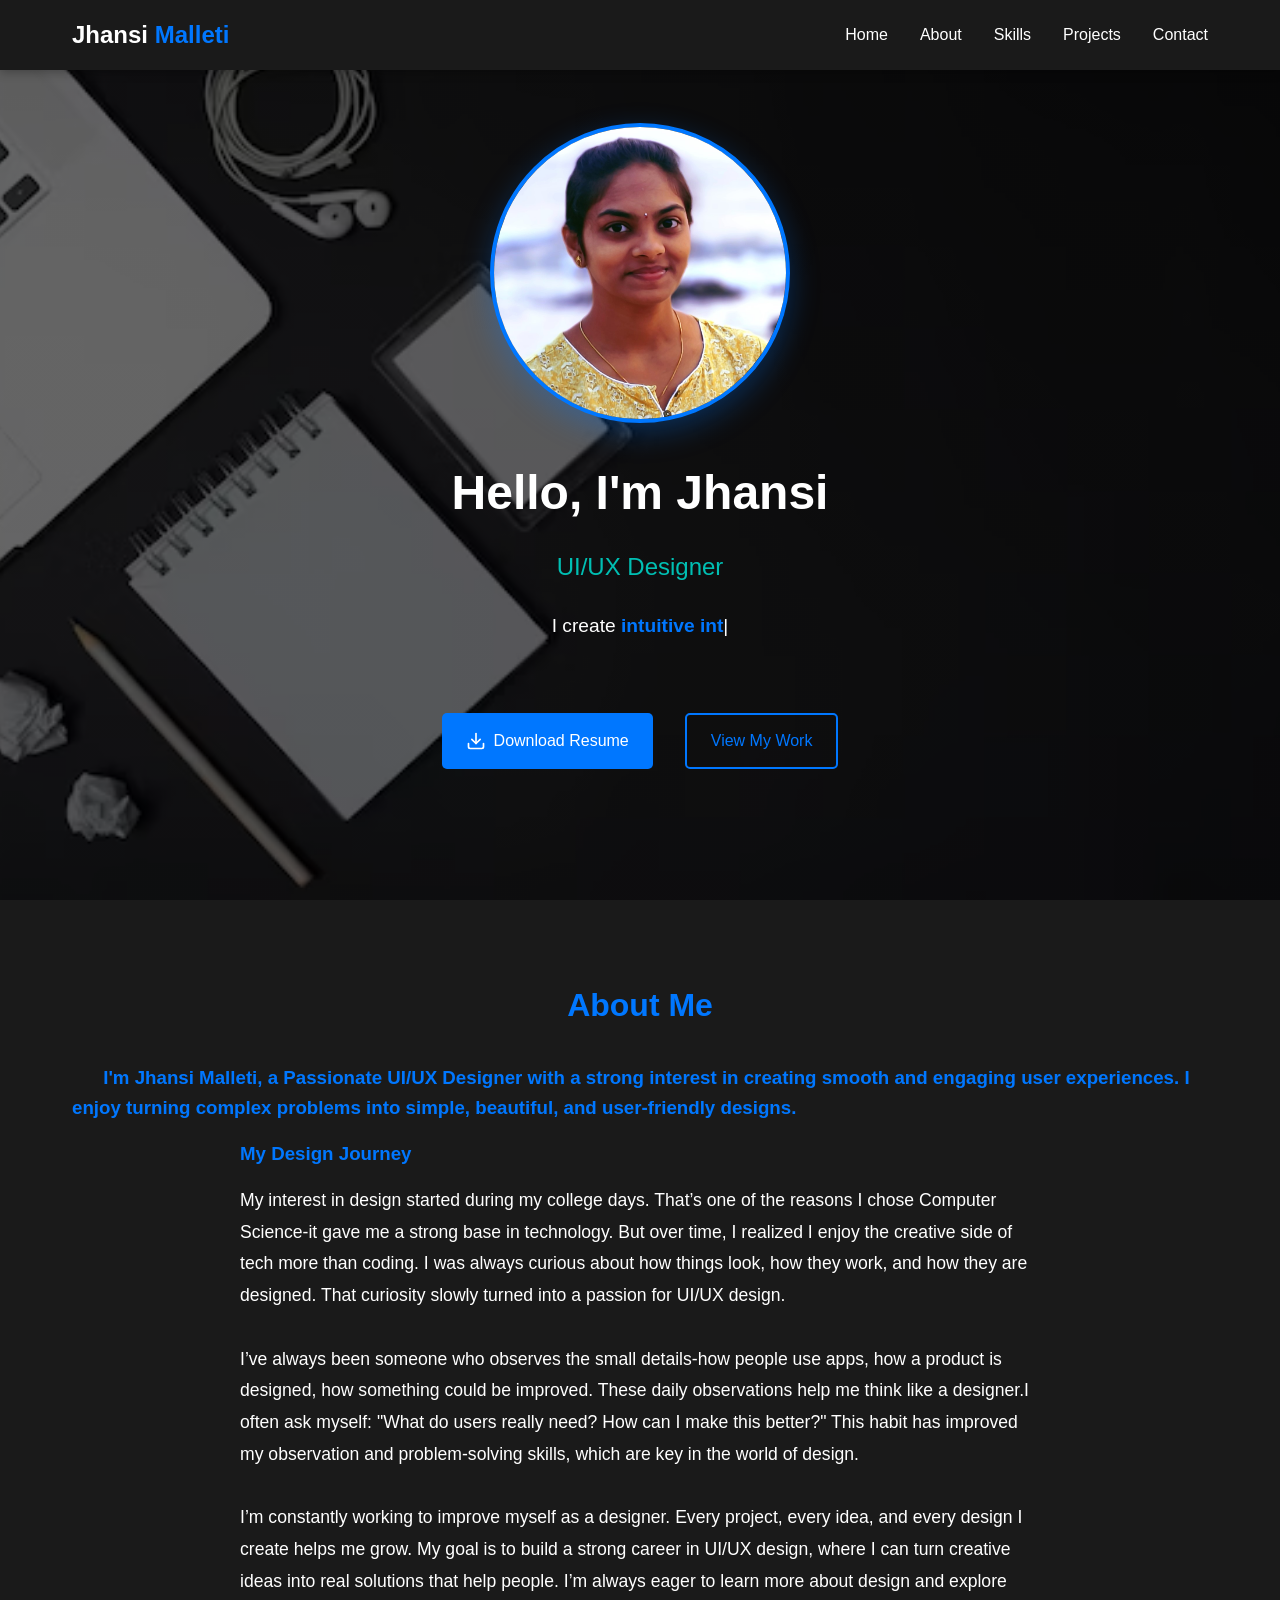
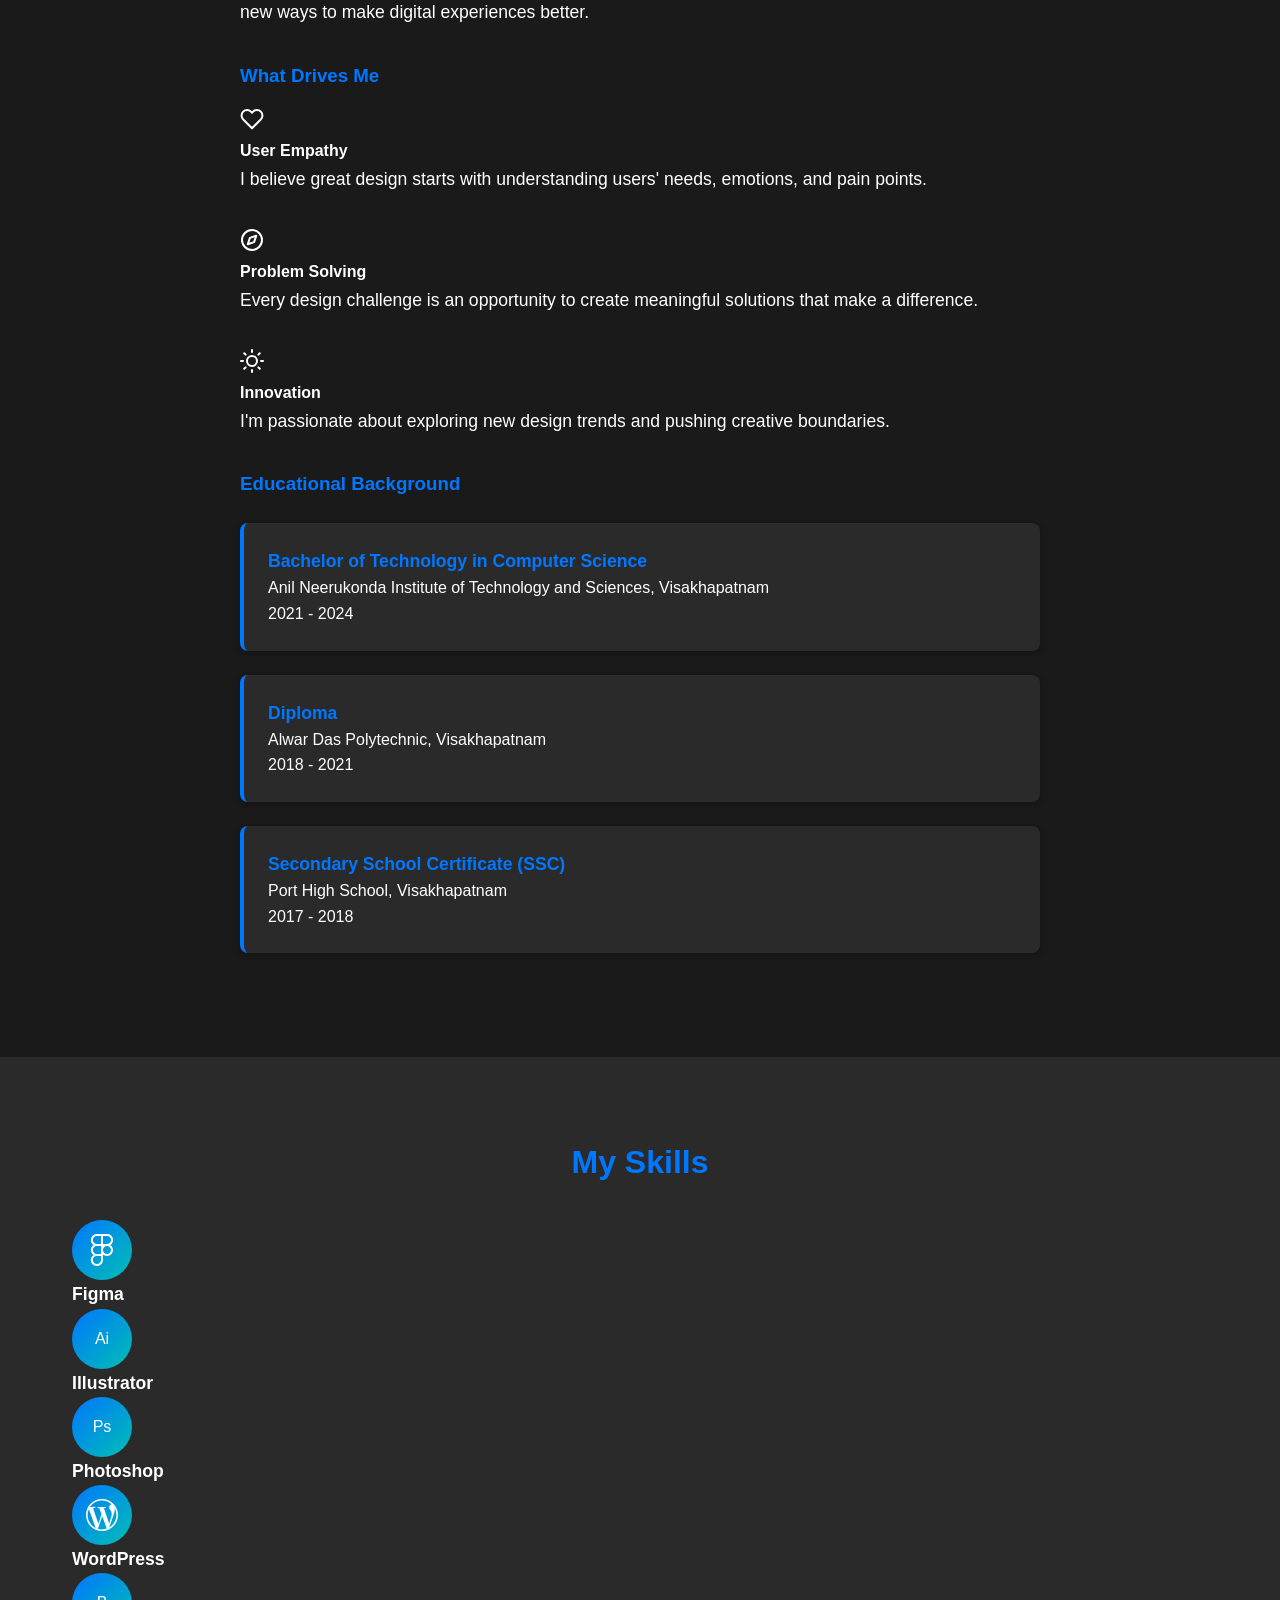
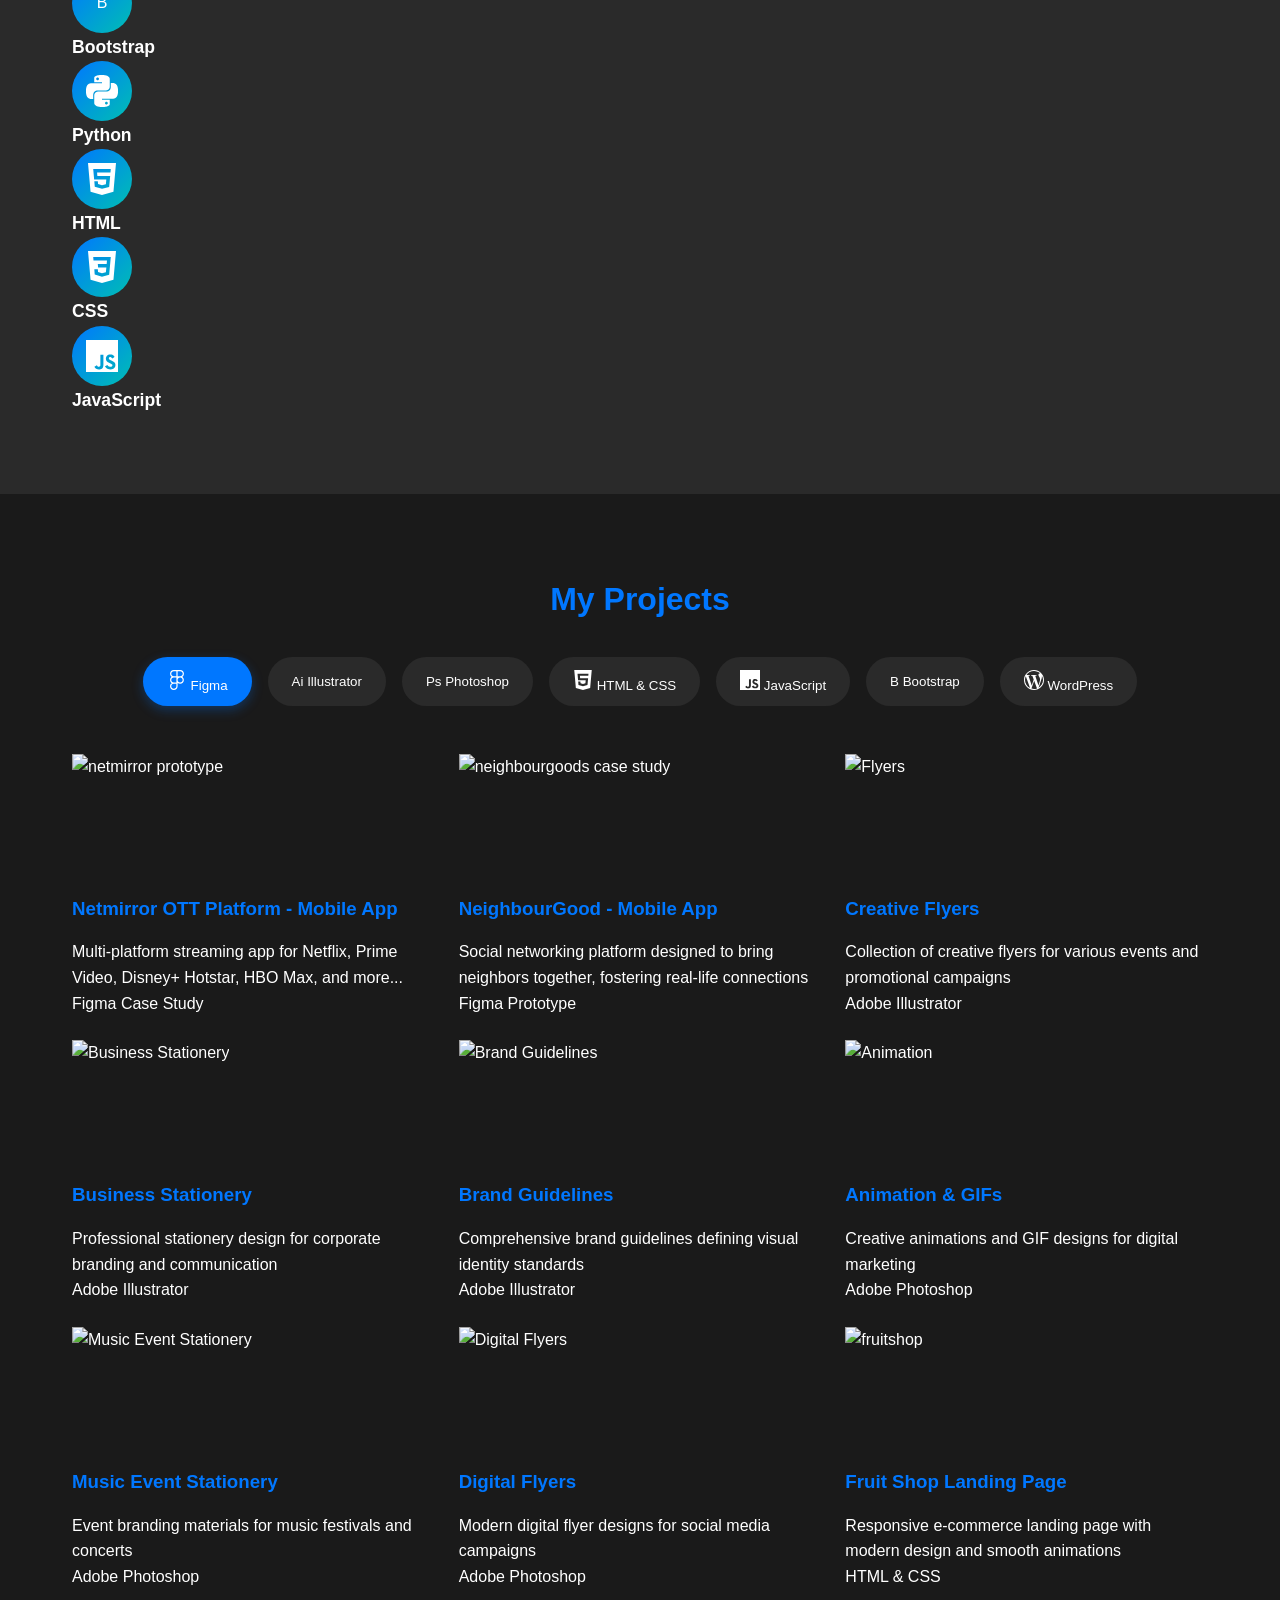
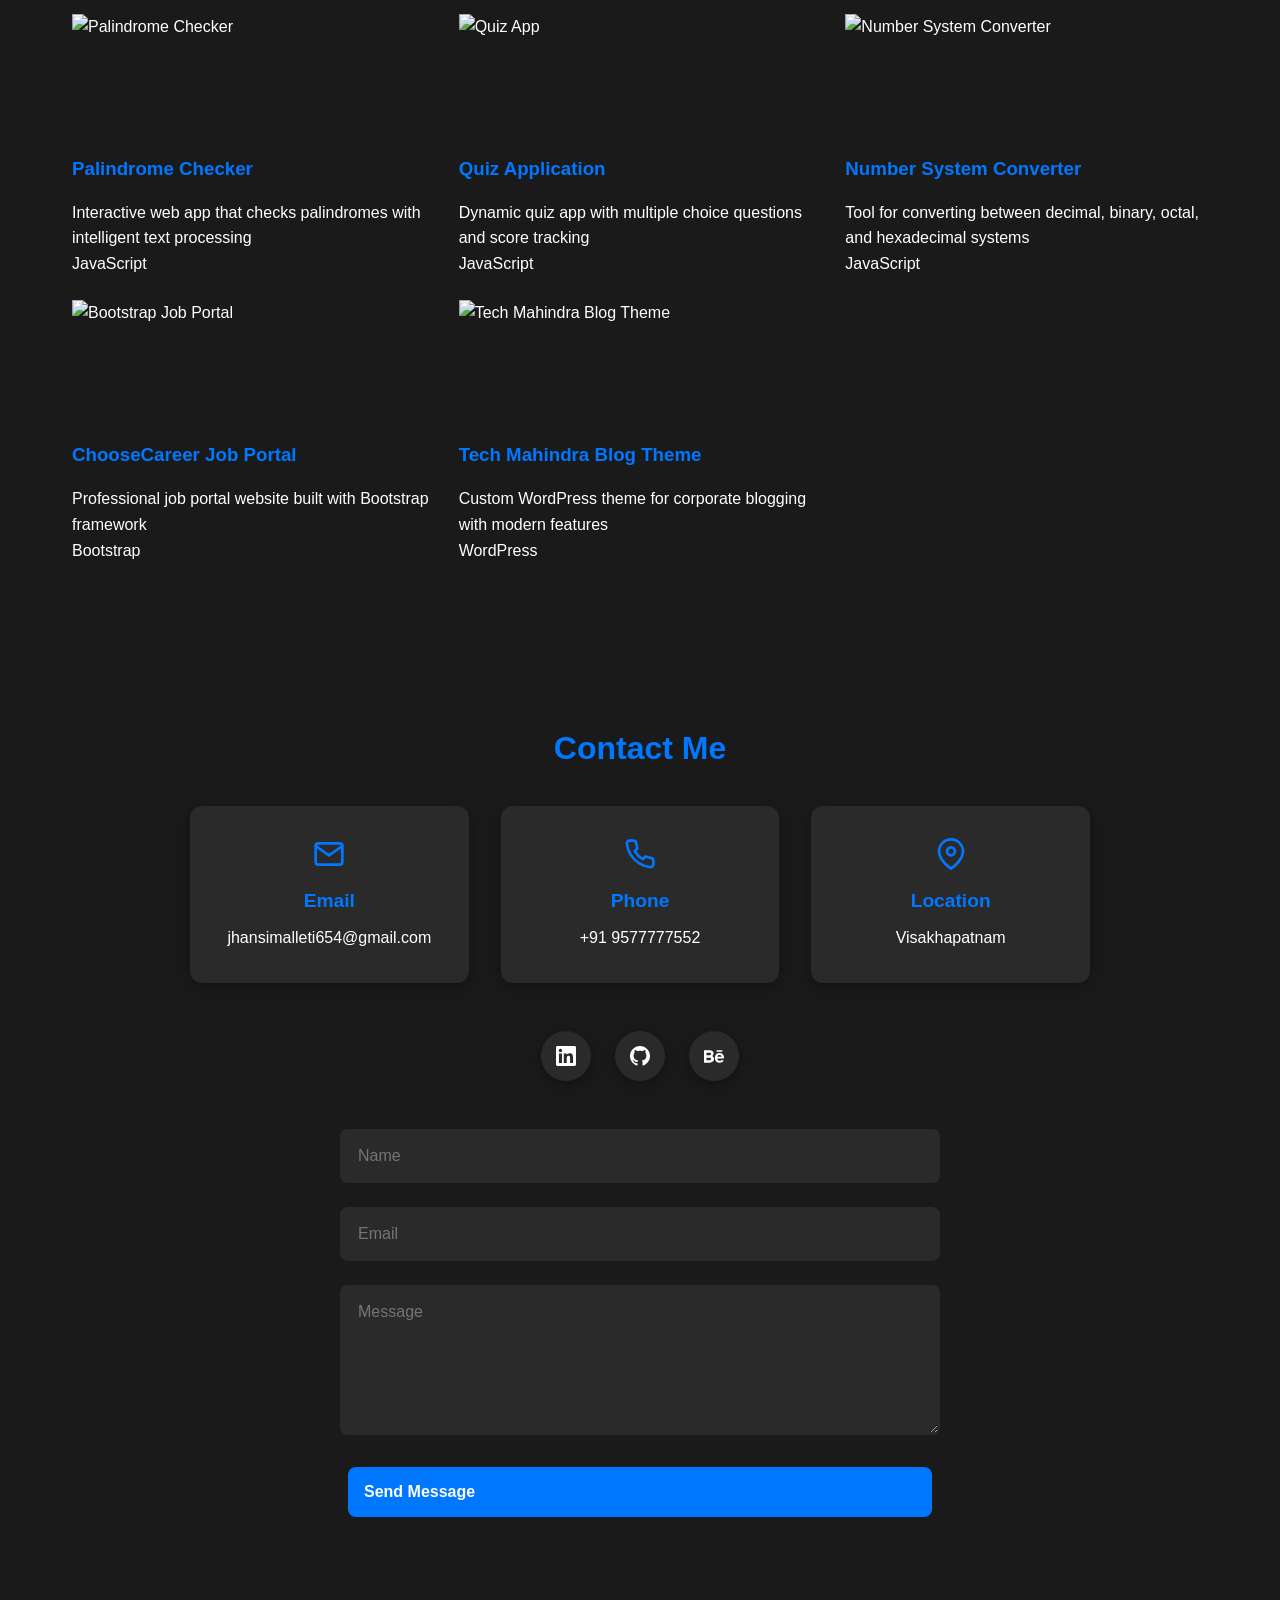
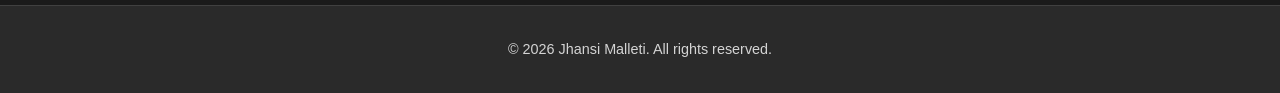
==== commit 2e61a395: "Update index.html" ====
--- a/index.html
+++ b/index.html
@@ -5,17 +5,20 @@
   <meta name="viewport" content="width=device-width, initial-scale=1.0"/>
   <meta name="description" content="Jhansi Malleti - Creative UI/UX Designer crafting seamless web experiences.">
   <title>Jhansi Malleti | UI/UX Designer</title>
+  <link rel="preconnect" href="https://fonts.googleapis.com">
+  <link rel="preconnect" href="https://fonts.gstatic.com" crossorigin>
+  <link href="https://fonts.googleapis.com/css2?family=Inter:wght@300;400;500;600;700;800&family=Playfair+Display:wght@400;500;600;700&display=swap" rel="stylesheet">
   <link rel="stylesheet" href="style.css" />
 </head>
 <body>
   <header class="header">
     <nav class="nav">
-      <div class="logo">Jhansi<span>Malleti</span></div>
+      <div class="logo">Jhansi<span> Malleti</span></div>
       <ul class="nav-links" id="nav-links">
         <li><a href="#home">Home</a></li>
         <li><a href="#about">About</a></li>
+        <li><a href="#skills">Skills</a></li>
         <li><a href="#projects">Projects</a></li>
-        <li><a href="#skills">Skills</a></li>
         <li><a href="#contact">Contact</a></li>
       </ul>
       <button class="menu-toggle" id="menu-toggle">
@@ -29,6 +32,7 @@
   </header>
 
   <section id="home" class="hero-section">
+    
     <div class="hero-content">
       <div class="profile-photo-container">
         <img 
@@ -37,40 +41,99 @@
           class="profile-photo" 
         />
       </div>
-      <h1>Hello, I'm Jhansi Malleti</h1>
+      <h1 class="hero-title">Hello, I'm <span class="highlight">Jhansi</span></h1>
       <h2 class="hero-subtitle">UI/UX Designer</h2>
       <p class="typing-container">
         I create <span class="typing-text" id="typing-text"></span><span class="cursor">|</span>
       </p>
       <div class="cta-buttons">
-        <a href="#projects" class="btn primary">View My Work</a>
-        <a href="#contact" class="btn secondary">Contact Me</a>
+        <button onclick="handleResumeDownload()" class="btn primary">
+          <svg width="20" height="20" viewBox="0 0 24 24" fill="none" stroke="currentColor" stroke-width="2" stroke-linecap="round" stroke-linejoin="round">
+            <path d="M21 15v4a2 2 0 0 1-2 2H5a2 2 0 0 1-2-2v-4"/>
+            <polyline points="7,10 12,15 17,10"/>
+            <line x1="12" y1="15" x2="12" y2="3"/>
+          </svg>
+          Download Resume
+        </button>
+        <a href="#projects" class="btn secondary">View My Work</a>
       </div>
     </div>
   </section>
 
   <section id="about" class="about-section">
     <div class="container">
-      <h2>About Me</h2>
+      <h2 class="section-title">About Me</h2>
+      <h3>&nbsp;&nbsp;&nbsp;&nbsp;&nbsp;&nbsp;<span class="accent-text">I'm Jhansi Malleti, a Passionate UI/UX Designer</span> with a strong interest in creating smooth and engaging user experiences. 
+          I enjoy turning complex problems into simple, beautiful, and user-friendly designs.</h3>
       <div class="about-content">
-        <p>
-          I'm Jhansi Malleti, a Passionate UI/UX Designer with a strong interest in creating smooth and engaging user experiences.
-          I enjoy turning complex problems into simple, beautiful, and user-friendly designs. With a strong foundation in
-          HTML, CSS, JavaScript, and Figma. I bring concepts to life from wireframes to polished products.
-        </p>
+        <div class="about-main">
+          <div class="about-text">
+            <h3 class="about-subtitle">My Design Journey</h3>
+            <p class="lead">
+              My interest in design started during my college days. 
+              That’s one of the reasons I chose Computer Science-it gave me a strong base in technology. But over time, I realized  
+              <span class="accent-text">I enjoy the creative side of tech more than coding. I was always curious about how things look, how they work, and how they are designed.</span> 
+               That curiosity slowly turned into a passion for UI/UX design.
+            </p>
+            <p>
+             I’ve always been someone who observes the small details-how people use apps, how a product is designed, how something could be improved.
+              <span class="accent-text">These daily observations help me think like a designer.</span>I often ask myself: "What do users really need? How can I make this better?" 
+              This habit has improved my observation and problem-solving skills, which are key in the world of design.
+            </p>
+            <p>
+              I’m constantly working to improve myself as a designer. Every project, every idea, and every design I create helps me grow.
+               <span class="accent-text">My goal is to build a strong career in UI/UX design, where I can turn creative ideas into real solutions that help people.</span> 
+              I’m always eager to learn more about design and explore new ways to make digital experiences better.
+            </p>
+          </div>
+          
+          <div class="design-philosophy">
+            <h3 class="about-subtitle">What Drives Me</h3>
+            <div class="philosophy-grid">
+              <div class="philosophy-item">
+                <div class="philosophy-icon">
+                  <svg width="24" height="24" viewBox="0 0 24 24" fill="none" stroke="currentColor" stroke-width="2" stroke-linecap="round" stroke-linejoin="round">
+                    <path d="M20.84 4.61a5.5 5.5 0 0 0-7.78 0L12 5.67l-1.06-1.06a5.5 5.5 0 0 0-7.78 7.78l1.06 1.06L12 21.23l7.78-7.78 1.06-1.06a5.5 5.5 0 0 0 0-7.78z"/>
+                  </svg>
+                </div>
+                <h4>User Empathy</h4>
+                <p>I believe great design starts with understanding users' needs, emotions, and pain points.</p>
+              </div>
+              <div class="philosophy-item">
+                <div class="philosophy-icon">
+                  <svg width="24" height="24" viewBox="0 0 24 24" fill="none" stroke="currentColor" stroke-width="2" stroke-linecap="round" stroke-linejoin="round">
+                    <circle cx="12" cy="12" r="10"/>
+                    <polygon points="16.24,7.76 14.12,14.12 7.76,16.24 9.88,9.88 16.24,7.76"/>
+                  </svg>
+                </div>
+                <h4>Problem Solving</h4>
+                <p>Every design challenge is an opportunity to create meaningful solutions that make a difference.</p>
+              </div>
+              <div class="philosophy-item">
+                <div class="philosophy-icon">
+                  <svg width="24" height="24" viewBox="0 0 24 24" fill="none" stroke="currentColor" stroke-width="2" stroke-linecap="round" stroke-linejoin="round">
+                    <circle cx="12" cy="12" r="5"/>
+                    <line x1="12" y1="1" x2="12" y2="3"/>
+                    <line x1="12" y1="21" x2="12" y2="23"/>
+                    <line x1="4.22" y1="4.22" x2="5.64" y2="5.64"/>
+                    <line x1="18.36" y1="18.36" x2="19.78" y2="19.78"/>
+                    <line x1="1" y1="12" x2="3" y2="12"/>
+                    <line x1="21" y1="12" x2="23" y2="12"/>
+                    <line x1="4.22" y1="19.78" x2="5.64" y2="18.36"/>
+                    <line x1="18.36" y1="5.64" x2="19.78" y2="4.22"/>
+                  </svg>
+                </div>
+                <h4>Innovation</h4>
+                <p>I'm passionate about exploring new design trends and pushing creative boundaries.</p>
+              </div>
+              
+            </div>
+          </div>
+        </div>
         
-        <div class="resume-buttons">
-          <button onclick="handleResumeView()" class="btn primary resume-btn">
-            <svg width="20" height="20" viewBox="0 0 24 24" fill="none" stroke="currentColor" stroke-width="2" stroke-linecap="round" stroke-linejoin="round">
-              <path d="M1 12s4-8 11-8 11 8 11 8-4 8-11 8-11-8-11-8z"></path>
-              <circle cx="12" cy="12" r="3"></circle>
-            </svg>
-            View Resume
-          </button>
-        </div>
-        
-        <h3>Education</h3>
-        <div class="education-list">
+        <div class="education-section">
+          <h3 class="about-subtitle">Educational Background</h3>
+          <div class="education-list">
           <div class="education-item">
             <strong>Bachelor of Technology in Computer Science</strong><br />
             Anil Neerukonda Institute of Technology and Sciences, Visakhapatnam<br />
@@ -87,17 +150,16 @@
             2017 - 2018
           </div>
         </div>
+        </div>
       </div>
     </div>
   </section>
 
   <section id="skills" class="skills-section">
     <div class="container">
-      <h2>My Skills</h2>
-      <div class="skills-grid-with-icons">
-        
-
-        <div class="skill-card-with-icon" data-skill="figma">
+      <h2 class="section-title">My Skills</h2>
+      <div class="skills-grid">
+        <div class="skill-card" data-skill="figma">
           <div class="skill-icon-container">
             <svg class="skill-icon" width="32" height="32" viewBox="0 0 24 24" fill="currentColor">
               <path d="M15.852 8.981h-4.588V0h4.588c2.476 0 4.49 2.014 4.49 4.49s-2.014 4.491-4.49 4.491zM12.735 7.51h3.117c1.665 0 3.019-1.355 3.019-3.019s-1.354-3.019-3.019-3.019h-3.117V7.51zm0 1.471H8.148c-2.476 0-4.49-2.015-4.49-4.491S5.672 0 8.148 0h4.588v8.981zm-4.587-7.51c-1.665 0-3.019 1.355-3.019 3.019s1.354 3.02 3.019 3.02h3.117V1.471H8.148zm4.587 15.019H8.148c-2.476 0-4.49-2.014-4.49-4.49s2.014-4.49 4.49-4.49h4.588v8.98zM8.148 8.981c-1.665 0-3.019 1.355-3.019 3.019s1.355 3.019 3.019 3.019h3.117V8.981H8.148zM8.172 24c-2.489 0-4.515-2.014-4.515-4.49s2.014-4.49 4.49-4.49h4.588v4.441c0 2.503-2.047 4.539-4.563 4.539zm-.024-7.51a3.023 3.023 0 0 0-3.019 3.019c0 1.665 1.365 3.019 3.044 3.019 1.705 0 3.093-1.376 3.093-3.068v-2.97H8.148zm7.704 0h-.098c-2.476 0-4.49-2.014-4.49-4.49s2.014-4.49 4.49-4.49 4.49 2.014 4.49 4.49-2.014 4.49-4.392 4.49zm-.097-7.509c-1.665 0-3.019 1.355-3.019 3.019s1.355 3.019 3.019 3.019 3.019-1.355 3.019-3.019-1.355-3.019-3.019-3.019z"/>
@@ -106,21 +168,21 @@
           <span class="skill-name">Figma</span>
         </div>
 
-        <div class="skill-card-with-icon" data-skill="illustrator">
+        <div class="skill-card" data-skill="illustrator">
           <div class="skill-icon-container">
             <span class="skill-icon">Ai</span>
           </div>
           <span class="skill-name">Illustrator</span>
         </div>
 
-        <div class="skill-card-with-icon" data-skill="photoshop">
+        <div class="skill-card" data-skill="photoshop">
           <div class="skill-icon-container">
             <span class="skill-icon">Ps</span>
           </div>
           <span class="skill-name">Photoshop</span>
         </div>
 
-        <div class="skill-card-with-icon" data-skill="wordpress">
+        <div class="skill-card" data-skill="wordpress">
           <div class="skill-icon-container">
             <svg class="skill-icon" width="32" height="32" viewBox="0 0 24 24" fill="currentColor">
               <path d="M21.469 6.825c.84 1.537 1.318 3.3 1.318 5.175 0 3.979-2.156 7.456-5.363 9.325l3.295-9.527c.615-1.54.82-2.771.82-3.864 0-.405-.026-.78-.07-1.11m-7.981.105c.647-.03 1.232-.105 1.232-.105.582-.075.514-.93-.067-.899 0 0-1.755.135-2.88.135-1.064 0-2.85-.15-2.85-.15-.585-.03-.661.855-.075.885 0 0 .54.061 1.125.105l1.68 4.605-2.37 7.08L5.354 6.9c.649-.03 1.234-.1 1.234-.1.585-.075.516-.93-.065-.896 0 0-1.746.138-2.874.138-.2 0-.438-.008-.69-.015C4.911 3.15 8.235 1.215 12 1.215c2.809 0 5.365 1.072 7.286 2.833-.046-.003-.091-.009-.141-.009-1.06 0-1.812.923-1.812 1.914 0 .89.513 1.643 1.06 2.531.411.72.89 1.643.89 2.977 0 .915-.354 1.994-.821 3.479l-1.075 3.585-3.9-11.61.001.014zM12 22.784c-1.059 0-2.081-.153-3.048-.437l3.237-9.406 3.315 9.087c.024.053.05.101.078.149-1.12.403-2.325.607-3.582.607M1.211 12c0-1.564.336-3.05.935-4.39L7.29 21.709C3.694 19.96 1.212 16.271 1.211 12M12 0C5.385 0 0 5.385 0 12s5.385 12 12 12 12-5.385 12-12S18.615 0 12 0"/>
@@ -128,13 +190,15 @@
           </div>
           <span class="skill-name">WordPress</span>
         </div>
-        <div class="skill-card-with-icon" data-skill="bootstrap">
+
+        <div class="skill-card" data-skill="bootstrap">
           <div class="skill-icon-container">
             <span class="skill-icon">B</span>
           </div>
           <span class="skill-name">Bootstrap</span>
         </div>
-        <div class="skill-card-with-icon" data-skill="python">
+
+        <div class="skill-card" data-skill="python">
           <div class="skill-icon-container">
             <svg class="skill-icon" width="32" height="32" viewBox="0 0 24 24" fill="currentColor">
               <path d="M14.25.18l.9.2.73.26.59.3.45.32.34.34.25.34.16.33.1.3.04.26.02.2-.01.13V8.5l-.05.63-.13.55-.21.46-.26.38-.3.31-.33.25-.35.19-.35.14-.33.1-.3.07-.26.04-.21.02H8.77l-.69.05-.59.14-.5.22-.41.27-.33.32-.27.35-.2.36-.15.37-.1.35-.07.32-.04.27-.02.21v3.06H3.17l-.21-.03-.28-.07-.32-.12-.35-.18-.36-.26-.36-.36-.35-.46-.32-.59-.28-.73-.21-.88-.14-1.05-.05-1.23.06-1.22.16-1.04.24-.87.32-.71.36-.57.4-.44.42-.33.42-.24.4-.16.36-.1.32-.05.24-.01h.16l.06.01h8.16v-.83H6.18l-.01-2.75-.02-.37.05-.34.11-.31.17-.28.25-.26.31-.23.38-.2.44-.18.51-.15.58-.12.64-.1.71-.06.77-.04.84-.02 1.27.05zm-6.3 1.98l-.23.33-.08.41.08.41.23.34.33.22.41.09.41-.09.33-.22.23-.34.08-.41-.08-.41-.23-.33-.33-.22-.41-.09-.41.09zm13.09 3.95l.28.06.32.12.35.18.36.27.36.35.35.47.32.59.28.73.21.88.14 1.04.05 1.23-.06 1.23-.16 1.04-.24.86-.32.71-.36.57-.4.45-.42.33-.42.24-.4.16-.36.09-.32.05-.24.02-.16-.01h-8.22v.82h5.84l.01 2.76.02.36-.05.34-.11.31-.17.29-.25.25-.31.24-.38.2-.44.17-.51.15-.58.13-.64.09-.71.07-.77.04-.84.01-1.27-.04-1.07-.14-.9-.2-.73-.25-.59-.3-.45-.33-.34-.34-.25-.34-.16-.33-.1-.3-.04-.25-.02-.2.01-.13v-5.34l.05-.64.13-.54.21-.46.26-.38.3-.32.33-.24.35-.2.35-.14.33-.1.3-.06.26-.04.21-.02.13-.01h5.84l.69-.05.59-.14.5-.21.41-.28.33-.32.27-.35.2-.36.15-.36.1-.35.07-.32.04-.28.02-.21V6.07h2.09l.14.01zm-6.47 14.25l-.23.33-.08.41.08.41.23.33.33.23.41.08.41-.08.33-.23.23-.33.08-.41-.08-.41-.23-.33-.33-.23-.41-.08-.41.08z"/>
@@ -143,7 +207,7 @@
           <span class="skill-name">Python</span>
         </div>
 
-        <div class="skill-card-with-icon" data-skill="html">
+        <div class="skill-card" data-skill="html">
           <div class="skill-icon-container">
             <svg class="skill-icon" width="32" height="32" viewBox="0 0 24 24" fill="currentColor">
               <path d="M1.5 0h21l-1.91 21.563L11.977 24l-8.564-2.438L1.5 0zm7.031 9.75l-.232-2.718 10.059.003.23-2.622L5.412 4.41l.698 8.01h9.126l-.326 3.426-2.91.804-2.955-.81-.188-2.11H6.248l.33 4.171L12 19.351l5.379-1.443.744-8.157H8.531z"/>
@@ -152,7 +216,7 @@
           <span class="skill-name">HTML</span>
         </div>
 
-        <div class="skill-card-with-icon" data-skill="css">
+        <div class="skill-card" data-skill="css">
           <div class="skill-icon-container">
             <svg class="skill-icon" width="32" height="32" viewBox="0 0 24 24" fill="currentColor">
               <path d="M1.5 0h21l-1.91 21.563L11.977 24l-8.565-2.438L1.5 0zm17.09 4.413L5.41 4.41l.213 2.622 10.125.002-.255 2.716h-6.64l.24 2.573h6.182l-.366 3.523-2.91.804-2.956-.81-.188-2.11h-2.61l.29 3.855L12 19.288l5.373-1.53L18.59 4.414z"/>
@@ -161,7 +225,7 @@
           <span class="skill-name">CSS</span>
         </div>
 
-        <div class="skill-card-with-icon" data-skill="javascript">
+        <div class="skill-card" data-skill="javascript">
           <div class="skill-icon-container">
             <svg class="skill-icon" width="32" height="32" viewBox="0 0 24 24" fill="currentColor">
               <path d="M0 0h24v24H0V0zm22.034 18.276c-.175-1.095-.888-2.015-3.003-2.873-.736-.345-1.554-.585-1.797-1.14-.091-.33-.105-.51-.046-.705.15-.646.915-.84 1.515-.66.39.12.75.42.976.9 1.034-.676 1.034-.676 1.755-1.125-.27-.42-.404-.601-.586-.78-.63-.705-1.469-1.065-2.834-1.034l-.705.089c-.676.165-1.32.525-1.71 1.005-1.14 1.291-.811 3.541.569 4.471 1.365 1.02 3.361 1.244 3.616 2.205.24 1.17-.87 1.545-1.966 1.41-.811-.18-1.26-.586-1.755-1.336l-1.83 1.051c.21.48.45.689.81 1.109 1.74 1.756 6.09 1.666 6.871-1.004.029-.09.24-.705.074-1.65l.046.067zm-8.983-7.245h-2.248c0 1.938-.009 3.864-.009 5.805 0 1.232.063 2.363-.138 2.711-.33.689-1.18.601-1.566.48-.396-.196-.597-.466-.83-.855-.063-.105-.11-.196-.127-.196l-1.825 1.125c.305.63.75 1.172 1.324 1.517.855.51 2.004.675 3.207.405.783-.226 1.458-.691 1.811-1.411.51-.93.402-2.07.397-3.346.012-2.054 0-4.109 0-6.179l.004-.056z"/>
@@ -172,463 +236,361 @@
       </div>
     </div>
   </section>
+
   <section id="projects" class="projects-section">
     <div class="container">
-      <h2>My Projects</h2>
+      <h2 class="section-title">My Projects</h2>
       
       <div class="project-filters">
-        <button class="filter-btn active" data-filter="figma">Figma</button>
-        <button class="filter-btn" data-filter="illustrator">Illustrator</button>
-        <button class="filter-btn" data-filter="photoshop">Photoshop</button>
-        <button class="filter-btn" data-filter="html-css">HTML & CSS</button>
-        <button class="filter-btn" data-filter="javascript">JavaScript</button>
-        <button class="filter-btn" data-filter="bootstrap">Bootstrap</button>
-        <button class="filter-btn" data-filter="wordpress">WordPress</button>
+        <button class="filter-btn active" data-filter="figma">
+          <svg class="filter-icon" width="20" height="20" viewBox="0 0 24 24" fill="currentColor">
+            <path d="M15.852 8.981h-4.588V0h4.588c2.476 0 4.49 2.014 4.49 4.49s-2.014 4.491-4.49 4.491zM12.735 7.51h3.117c1.665 0 3.019-1.355 3.019-3.019s-1.354-3.019-3.019-3.019h-3.117V7.51zm0 1.471H8.148c-2.476 0-4.49-2.015-4.49-4.491S5.672 0 8.148 0h4.588v8.981zm-4.587-7.51c-1.665 0-3.019 1.355-3.019 3.019s1.354 3.02 3.019 3.02h3.117V1.471H8.148zm4.587 15.019H8.148c-2.476 0-4.49-2.014-4.49-4.49s2.014-4.49 4.49-4.49h4.588v8.98zM8.148 8.981c-1.665 0-3.019 1.355-3.019 3.019s1.355 3.019 3.019 3.019h3.117V8.981H8.148zM8.172 24c-2.489 0-4.515-2.014-4.515-4.49s2.014-4.49 4.49-4.49h4.588v4.441c0 2.503-2.047 4.539-4.563 4.539zm-.024-7.51a3.023 3.023 0 0 0-3.019 3.019c0 1.665 1.365 3.019 3.044 3.019 1.705 0 3.093-1.376 3.093-3.068v-2.97H8.148zm7.704 0h-.098c-2.476 0-4.49-2.014-4.49-4.49s2.014-4.49 4.49-4.49 4.49 2.014 4.49 4.49-2.014 4.49-4.392 4.49zm-.097-7.509c-1.665 0-3.019 1.355-3.019 3.019s1.355 3.019 3.019 3.019 3.019-1.355 3.019-3.019-1.355-3.019-3.019-3.019z"/>
+          </svg>
+          Figma
+        </button>
+        <button class="filter-btn" data-filter="illustrator">
+          <span class="filter-icon ai-icon">Ai</span>
+          Illustrator
+        </button>
+        <button class="filter-btn" data-filter="photoshop">
+          <span class="filter-icon ps-icon">Ps</span>
+          Photoshop
+        </button>
+        <button class="filter-btn" data-filter="html-css">
+          <svg class="filter-icon" width="20" height="20" viewBox="0 0 24 24" fill="currentColor">
+            <path d="M1.5 0h21l-1.91 21.563L11.977 24l-8.564-2.438L1.5 0zm7.031 9.75l-.232-2.718 10.059.003.23-2.622L5.412 4.41l.698 8.01h9.126l-.326 3.426-2.91.804-2.955-.81-.188-2.11H6.248l.33 4.171L12 19.351l5.379-1.443.744-8.157H8.531z"/>
+          </svg>
+          HTML & CSS
+        </button>
+        <button class="filter-btn" data-filter="javascript">
+          <svg class="filter-icon" width="20" height="20" viewBox="0 0 24 24" fill="currentColor">
+            <path d="M0 0h24v24H0V0zm22.034 18.276c-.175-1.095-.888-2.015-3.003-2.873-.736-.345-1.554-.585-1.797-1.14-.091-.33-.105-.51-.046-.705.15-.646.915-.84 1.515-.66.39.12.75.42.976.9 1.034-.676 1.034-.676 1.755-1.125-.27-.42-.404-.601-.586-.78-.63-.705-1.469-1.065-2.834-1.034l-.705.089c-.676.165-1.32.525-1.71 1.005-1.14 1.291-.811 3.541.569 4.471 1.365 1.02 3.361 1.244 3.616 2.205.24 1.17-.87 1.545-1.966 1.41-.811-.18-1.26-.586-1.755-1.336l-1.83 1.051c.21.48.45.689.81 1.109 1.74 1.756 6.09 1.666 6.871-1.004.029-.09.24-.705.074-1.65l.046.067zm-8.983-7.245h-2.248c0 1.938-.009 3.864-.009 5.805 0 1.232.063 2.363-.138 2.711-.33.689-1.18.601-1.566.48-.396-.196-.597-.466-.83-.855-.063-.105-.11-.196-.127-.196l-1.825 1.125c.305.63.75 1.172 1.324 1.517.855.51 2.004.675 3.207.405.783-.226 1.458-.691 1.811-1.411.51-.93.402-2.07.397-3.346.012-2.054 0-4.109 0-6.179l.004-.056z"/>
+          </svg>
+          JavaScript
+        </button>
+        <button class="filter-btn" data-filter="bootstrap">
+          <span class="filter-icon b-icon">B</span>
+          Bootstrap
+        </button>
+        <button class="filter-btn" data-filter="wordpress">
+          <svg class="filter-icon" width="20" height="20" viewBox="0 0 24 24" fill="currentColor">
+            <path d="M21.469 6.825c.84 1.537 1.318 3.3 1.318 5.175 0 3.979-2.156 7.456-5.363 9.325l3.295-9.527c.615-1.54.82-2.771.82-3.864 0-.405-.026-.78-.07-1.11m-7.981.105c.647-.03 1.232-.105 1.232-.105.582-.075.514-.93-.067-.899 0 0-1.755.135-2.88.135-1.064 0-2.85-.15-2.85-.15-.585-.03-.661.855-.075.885 0 0 .54.061 1.125.105l1.68 4.605-2.37 7.08L5.354 6.9c.649-.03 1.234-.1 1.234-.1.585-.075.516-.93-.065-.896 0 0-1.746.138-2.874.138-.2 0-.438-.008-.69-.015C4.911 3.15 8.235 1.215 12 1.215c2.809 0 5.365 1.072 7.286 2.833-.046-.003-.091-.009-.141-.009-1.06 0-1.812.923-1.812 1.914 0 .89.513 1.643 1.06 2.531.411.72.89 1.643.89 2.977 0 .915-.354 1.994-.821 3.479l-1.075 3.585-3.9-11.61.001.014zM12 22.784c-1.059 0-2.081-.153-3.048-.437l3.237-9.406 3.315 9.087c.024.053.05.101.078.149-1.12.403-2.325.607-3.582.607M1.211 12c0-1.564.336-3.05.935-4.39L7.29 21.709C3.694 19.96 1.212 16.271 1.211 12M12 0C5.385 0 0 5.385 0 12s5.385 12 12 12 12-5.385 12-12S18.615 0 12 0"/>
+          </svg>
+          WordPress
+        </button>
       </div>
 
       <div class="project-grid" id="project-grid">
-         <!-- FIGMA PROJECTS -->
-        <div class="project-card" data-category="figma">
-          <div class="project-image">
-            <img src="https://i.pinimg.com/736x/6b/90/3f/6b903f81b5618d62c005eaad5dc9bf4b.jpg" alt="netmirror" />
+        <!-- FIGMA PROJECTS -->
+        <div class="project-item" data-category="figma">
+          <div class="project-image">
+            <img src="https://i.pinimg.com/736x/6b/90/3f/6b903f81b5618d62c005eaad5dc9bf4b.jpg" alt="netmirror prototype" />
             <div class="project-overlay">
               <a href="https://www.figma.com/proto/9hnKjCoTrSQUfKlaDXxOk4/netmiror?node-id=1-2&t=jQVh8VHHM6yXz9vJ-1&scaling=scale-down&content-scaling=fixed&page-id=0%3A1&starting-point-node-id=5%3A12" target="_blank" rel="noopener noreferrer" class="project-link">
-                <svg width="24" height="24" viewBox="0 0 24 24" fill="none" stroke="currentColor" stroke-width="2" stroke-linecap="round" stroke-linejoin="round">
-                  <path d="m7 7 10 10-5 5-5-5Z"/>
-                  <path d="m13 7 6 6-6 6"/>
-                  <path d="m7 13 6 6-6 6"/>
-                </svg>
-              </a>
-            </div>
-          </div>
-          <div class="project-info">
-            <h3>Netmirror OTT Platform</h3>
-            <p>NetMirror is a multi-platform streaming app that allows users to access content from Netflix, Prime Video, Disney+ Hotstar, HBO Max, Apple ...</p>
-            <div class="project-tags">
-              <span class="tag">Figma</span>
-            </div>
-            <a href="https://www.figma.com/proto/9hnKjCoTrSQUfKlaDXxOk4/netmiror?node-id=1-2&t=jQVh8VHHM6yXz9vJ-1&scaling=scale-down&content-scaling=fixed&page-id=0%3A1&starting-point-node-id=5%3A12" target="_blank" rel="noopener noreferrer" class="btn primary">
-              View Project
-            </a>
-          </div>
-        </div>
-        <div class="project-card" data-category="figma">
-          <div class="project-image">
-            <img src="https://mir-s3-cdn-cf.behance.net/projects/404/b8770a183527257.Y3JvcCw0MjA3LDMyOTEsNTkzLDQzNw.png" alt="neignbourgoods" />
+                <svg width="24" height="24" viewBox="0 0 24 24" fill="none" stroke="currentColor" stroke-width="2">
+                  <path d="M18 13v6a2 2 0 0 1-2 2H5a2 2 0 0 1-2-2V8a2 2 0 0 1 2-2h6"/>
+                  <polyline points="15,3 21,3 21,9"/>
+                  <line x1="10" y1="14" x2="21" y2="3"/>
+                </svg>
+              </a>
+            </div>
+          </div>
+          <div class="project-content">
+            <h3>Netmirror OTT Platform - Mobile App</h3>
+            <p>Multi-platform streaming app for Netflix, Prime Video, Disney+ Hotstar, HBO Max, and more...</p>
+            <span class="project-tag">Figma Case Study</span>
+          </div>
+        </div>
+
+        <div class="project-item" data-category="figma">
+          <div class="project-image">
+            <img src="https://mir-s3-cdn-cf.behance.net/projects/404/b8770a183527257.Y3JvcCw0MjA3LDMyOTEsNTkzLDQzNw.png" alt="neighbourgoods case study" />
             <div class="project-overlay">
               <a href="https://www.figma.com/proto/W0oJ7eSC1MvTqTjWxGOQxf/neighborgoods?node-id=4-6&t=1ajsj0j6Fr8IzFRY-1&scaling=scale-down&content-scaling=fixed&page-id=0%3A1&starting-point-node-id=1%3A2" target="_blank" rel="noopener noreferrer" class="project-link">
-                <svg width="24" height="24" viewBox="0 0 24 24" fill="none" stroke="currentColor" stroke-width="2" stroke-linecap="round" stroke-linejoin="round">
-                  <path d="m7 7 10 10-5 5-5-5Z"/>
-                  <path d="m13 7 6 6-6 6"/>
-                  <path d="m7 13 6 6-6 6"/>
-                </svg>
-              </a>
-            </div>
-          </div>
-          <div class="project-info">
-            <h3>NeighbourGood</h3>
-            <p>NeighborGood is a social networking platform designed to bring neighbors together, fostering real-life connections and community engagement.</p>
-            <div class="project-tags">
-              <span class="tag">Figma</span>
-            </div>
-            <a href="https://www.figma.com/proto/W0oJ7eSC1MvTqTjWxGOQxf/neighborgoods?node-id=4-6&t=1ajsj0j6Fr8IzFRY-1&scaling=scale-down&content-scaling=fixed&page-id=0%3A1&starting-point-node-id=1%3A2" target="_blank" rel="noopener noreferrer" class="btn primary">
-              View Project
-            </a>
-          </div>
-        </div>
+                <svg width="24" height="24" viewBox="0 0 24 24" fill="none" stroke="currentColor" stroke-width="2">
+                  <path d="M18 13v6a2 2 0 0 1-2 2H5a2 2 0 0 1-2-2V8a2 2 0 0 1 2-2h6"/>
+                  <polyline points="15,3 21,3 21,9"/>
+                  <line x1="10" y1="14" x2="21" y2="3"/>
+                </svg>
+              </a>
+            </div>
+          </div>
+          <div class="project-content">
+            <h3>NeighbourGood - Mobile App</h3>
+            <p>Social networking platform designed to bring neighbors together, fostering real-life connections</p>
+            <span class="project-tag">Figma Prototype</span>
+          </div>
+        </div>
+
+        <!--<div class="project-item" data-category="figma">
+          <div class="project-image">
+            <img src="https://images.pexels.com/photos/196644/pexels-photo-196644.jpeg" alt="wireframes" />
+            <div class="project-overlay">
+              <a href="#" target="_blank" rel="noopener noreferrer" class="project-link">
+                <svg width="24" height="24" viewBox="0 0 24 24" fill="none" stroke="currentColor" stroke-width="2">
+                  <path d="M18 13v6a2 2 0 0 1-2 2H5a2 2 0 0 1-2-2V8a2 2 0 0 1 2-2h6"/>
+                  <polyline points="15,3 21,3 21,9"/>
+                  <line x1="10" y1="14" x2="21" y2="3"/>
+                </svg>
+              </a>
+            </div>
+          </div>
+          <div class="project-content">
+            <h3>E-commerce App - Wireframes</h3>
+            <p>Low-fidelity wireframes for mobile e-commerce application design</p>
+            <span class="project-tag">Figma Wireframes</span>
+          </div>
+        </div>-->
+
         <!-- ILLUSTRATOR PROJECTS -->
-        <div class="project-card" data-category="illustrator">
-          <div class="project-image">
-            <img src="https://cdn.mos.cms.futurecdn.net/qfj7cU3bTy9NbjJQGJsm6n-1200-80.jpg" alt="Flyers" />
+        <div class="project-item" data-category="illustrator">
+          <div class="project-image">
+            <img src="https://i.pinimg.com/736x/c6/a7/96/c6a79645a2aabfa5ec501c0ab2775897.jpg" alt="Flyers" />
             <div class="project-overlay">
               <a href="AI flyers.pdf" target="_blank" rel="noopener noreferrer" class="project-link">
-                <svg width="24" height="24" viewBox="0 0 24 24" fill="none" stroke="currentColor" stroke-width="2" stroke-linecap="round" stroke-linejoin="round">
-                  <path d="m7 7 10 10-5 5-5-5Z"/>
-                  <path d="m13 7 6 6-6 6"/>
-                  <path d="m7 13 6 6-6 6"/>
-                </svg>
-              </a>
-            </div>
-          </div>
-          <div class="project-info">
-            <h3>Flyers</h3>
-            <p>Flyer is a piece of paper used to advertise or inform about a product, service, event, or idea.</p>
-            <div class="project-tags">
-              <span class="tag">Adobe Illustrator</span>
-            </div>
-            <a href="AI flyers.pdf" target="_blank" rel="noopener noreferrer" class="btn primary">
-              View Project
-            </a>
-          </div>
-        </div>
-
-        <div class="project-card" data-category="illustrator">
-          <div class="project-image">
-            <img src="https://cdn.mos.cms.futurecdn.net/qfj7cU3bTy9NbjJQGJsm6n-1200-80.jpg" alt="Stationery" />
-            <div class="project-overlay">
-              <a href="wow mom stationery.pdf" target="_blank" rel="noopener noreferrer" class="project-link">
-                <svg width="24" height="24" viewBox="0 0 24 24" fill="none" stroke="currentColor" stroke-width="2" stroke-linecap="round" stroke-linejoin="round">
-                  <path d="m7 7 10 10-5 5-5-5Z"/>
-                  <path d="m13 7 6 6-6 6"/>
-                  <path d="m7 13 6 6-6 6"/>
-                </svg>
-              </a>
-            </div>
-          </div>
-          <div class="project-info">
-            <h3>Stationery</h3>
-            <p>Business stationery refers to printed materials that businesses use for communication and branding purposes.</p>
-            <div class="project-tags">
-              <span class="tag">Adobe Illustrator</span>
-            </div>
-            <a href="wow mom stationery.pdf" target="_blank" rel="noopener noreferrer" class="btn primary">
-              View Project
-            </a>
-          </div>
-        </div>
-
-        <div class="project-card" data-category="illustrator">
-          <div class="project-image">
-            <img src="https://cdn.mos.cms.futurecdn.net/qfj7cU3bTy9NbjJQGJsm6n-1200-80.jpg" alt="Brand Guidelines" />
+                <svg width="24" height="24" viewBox="0 0 24 24" fill="none" stroke="currentColor" stroke-width="2">
+                  <path d="M18 13v6a2 2 0 0 1-2 2H5a2 2 0 0 1-2-2V8a2 2 0 0 1 2-2h6"/>
+                  <polyline points="15,3 21,3 21,9"/>
+                  <line x1="10" y1="14" x2="21" y2="3"/>
+                </svg>
+              </a>
+            </div>
+          </div>
+          <div class="project-content">
+            <h3>Creative Flyers</h3>
+            <p>Collection of creative flyers for various events and promotional campaigns</p>
+            <span class="project-tag">Adobe Illustrator</span>
+          </div>
+        </div>
+
+        <div class="project-item" data-category="illustrator">
+          <div class="project-image">
+            <img src="https://i.pinimg.com/736x/b1/36/16/b1361666fa2b150a1572809f668ecb1a.jpg" alt="Business Stationery" />
+            <div class="project-overlay">
+              <a href="wow mom stationery.svg" target="_blank" rel="noopener noreferrer" class="project-link">
+                <svg width="24" height="24" viewBox="0 0 24 24" fill="none" stroke="currentColor" stroke-width="2">
+                  <path d="M18 13v6a2 2 0 0 1-2 2H5a2 2 0 0 1-2-2V8a2 2 0 0 1 2-2h6"/>
+                  <polyline points="15,3 21,3 21,9"/>
+                  <line x1="10" y1="14" x2="21" y2="3"/>
+                </svg>
+              </a>
+            </div>
+          </div>
+          <div class="project-content">
+            <h3>Business Stationery</h3>
+            <p>Professional stationery design for corporate branding and communication</p>
+            <span class="project-tag">Adobe Illustrator</span>
+          </div>
+        </div>
+
+        <div class="project-item" data-category="illustrator">
+          <div class="project-image">
+            <img src="https://images.pexels.com/photos/3184292/pexels-photo-3184292.jpeg" alt="Brand Guidelines" />
             <div class="project-overlay">
               <a href="brand guidlines.pdf" target="_blank" rel="noopener noreferrer" class="project-link">
-                <svg width="24" height="24" viewBox="0 0 24 24" fill="none" stroke="currentColor" stroke-width="2" stroke-linecap="round" stroke-linejoin="round">
-                  <path d="m7 7 10 10-5 5-5-5Z"/>
-                  <path d="m13 7 6 6-6 6"/>
-                  <path d="m7 13 6 6-6 6"/>
-                </svg>
-              </a>
-            </div>
-          </div>
-          <div class="project-info">
+                <svg width="24" height="24" viewBox="0 0 24 24" fill="none" stroke="currentColor" stroke-width="2">
+                  <path d="M18 13v6a2 2 0 0 1-2 2H5a2 2 0 0 1-2-2V8a2 2 0 0 1 2-2h6"/>
+                  <polyline points="15,3 21,3 21,9"/>
+                  <line x1="10" y1="14" x2="21" y2="3"/>
+                </svg>
+              </a>
+            </div>
+          </div>
+          <div class="project-content">
             <h3>Brand Guidelines</h3>
-            <p>Brand Guidelines are clearly defined rules and standards that communicate how your brand should be represented to the world.</p>
-            <div class="project-tags">
-              <span class="tag">Adobe Illustrator</span>
-            </div>
-            <a href="brand guidlines.pdf" target="_blank" rel="noopener noreferrer" class="btn primary">
-              View Project
-            </a>
+            <p>Comprehensive brand guidelines defining visual identity standards</p>
+            <span class="project-tag">Adobe Illustrator</span>
           </div>
         </div>
 
         <!-- PHOTOSHOP PROJECTS -->
-        <div class="project-card" data-category="photoshop">
-          <div class="project-image">
-            <img src="https://www.tutkit.com/storage/media/packages/1110/1110-ki-in-photoshop-next-level-bildbearbeitung-mit-kuenstlicher-intelligenz-feat.jpg" alt="Clipping Mask" />
+        <div class="project-item" data-category="photoshop">
+          <div class="project-image">
+            <img src="https://www.tutkit.com/storage/media/packages/1110/1110-ki-in-photoshop-next-level-bildbearbeitung-mit-kuenstlicher-intelligenz-feat.jpg" alt="Animation" />
             <div class="project-overlay">
               <a href="life-cycle.gif" target="_blank" rel="noopener noreferrer" class="project-link">
-                <svg width="24" height="24" viewBox="0 0 24 24" fill="none" stroke="currentColor" stroke-width="2" stroke-linecap="round" stroke-linejoin="round">
-                  <path d="m7 7 10 10-5 5-5-5Z"/>
-                  <path d="m13 7 6 6-6 6"/>
-                  <path d="m7 13 6 6-6 6"/>
-                </svg>
-              </a>
-            </div>
-          </div>
-          <div class="project-info">
-            <h3>Gif/Animation</h3>
-            <p>Flyer is a piece of paper used to advertise or inform about a product, service, event, or idea.</p>
-            <div class="project-tags">
-              <span class="tag">Adobe Photoshop</span>
-            </div>
-            <a href="life-cycle.gif" target="_blank" rel="noopener noreferrer" class="btn primary">
-              View Project
-            </a>
-          </div>
-        </div> 
-        <div class="project-card" data-category="photoshop">
-         <div class="project-image">
-            <img src="https://www.tutkit.com/storage/media/packages/1110/1110-ki-in-photoshop-next-level-bildbearbeitung-mit-kuenstlicher-intelligenz-feat.jpg" alt="Clipping Mask" />
+                <svg width="24" height="24" viewBox="0 0 24 24" fill="none" stroke="currentColor" stroke-width="2">
+                  <path d="M18 13v6a2 2 0 0 1-2 2H5a2 2 0 0 1-2-2V8a2 2 0 0 1 2-2h6"/>
+                  <polyline points="15,3 21,3 21,9"/>
+                  <line x1="10" y1="14" x2="21" y2="3"/>
+                </svg>
+              </a>
+            </div>
+          </div>
+          <div class="project-content">
+            <h3>Animation & GIFs</h3>
+            <p>Creative animations and GIF designs for digital marketing</p>
+            <span class="project-tag">Adobe Photoshop</span>
+          </div>
+        </div>
+
+        <div class="project-item" data-category="photoshop">
+          <div class="project-image">
+            <img src="https://images.pexels.com/photos/1763075/pexels-photo-1763075.jpeg" alt="Music Event Stationery" />
             <div class="project-overlay">
               <a href="music event stationery.pdf" target="_blank" rel="noopener noreferrer" class="project-link">
-                <svg width="24" height="24" viewBox="0 0 24 24" fill="none" stroke="currentColor" stroke-width="2" stroke-linecap="round" stroke-linejoin="round">
-                  <path d="m7 7 10 10-5 5-5-5Z"/>
-                  <path d="m13 7 6 6-6 6"/>
-                  <path d="m7 13 6 6-6 6"/>
-                </svg>
-              </a>
-            </div>
-          </div>
-          <div class="project-info">
+                <svg width="24" height="24" viewBox="0 0 24 24" fill="none" stroke="currentColor" stroke-width="2">
+                  <path d="M18 13v6a2 2 0 0 1-2 2H5a2 2 0 0 1-2-2V8a2 2 0 0 1 2-2h6"/>
+                  <polyline points="15,3 21,3 21,9"/>
+                  <line x1="10" y1="14" x2="21" y2="3"/>
+                </svg>
+              </a>
+            </div>
+          </div>
+          <div class="project-content">
             <h3>Music Event Stationery</h3>
-            <p>Business stationery refers to printed materials that businesses use for communication and branding purposes.</p>
-            <div class="project-tags">
-              <span class="tag">Adobe Photoshop</span>
-            </div>
-            <a href="music event stationery.pdf" target="_blank" rel="noopener noreferrer" class="btn primary">
-              View Project
-            </a>
-          </div>
-        </div>
-         <div class="project-card" data-category="photoshop">
-          <div class="project-image">
-            <img src="https://www.tutkit.com/storage/media/packages/1110/1110-ki-in-photoshop-next-level-bildbearbeitung-mit-kuenstlicher-intelligenz-feat.jpg" alt="Clipping Mask" />
+            <p>Event branding materials for music festivals and concerts</p>
+            <span class="project-tag">Adobe Photoshop</span>
+          </div>
+        </div>
+
+        <div class="project-item" data-category="photoshop">
+          <div class="project-image">
+            <img src="https://i.pinimg.com/736x/2e/64/7c/2e647c97d3d3429d157c0f0d7dba7cd8.jpg" alt="Digital Flyers" />
             <div class="project-overlay">
               <a href="Ps Flyer.pdf" target="_blank" rel="noopener noreferrer" class="project-link">
-                <svg width="24" height="24" viewBox="0 0 24 24" fill="none" stroke="currentColor" stroke-width="2" stroke-linecap="round" stroke-linejoin="round">
-                  <path d="m7 7 10 10-5 5-5-5Z"/>
-                  <path d="m13 7 6 6-6 6"/>
-                  <path d="m7 13 6 6-6 6"/>
-                </svg>
-              </a>
-            </div>
-          </div>
-          <div class="project-info">
-            <h3>Flyers</h3>
-            <p>Flyer is a piece of paper used to advertise or inform about a product, service, event, or idea.</p>
-            <div class="project-tags">
-              <span class="tag">Adobe Photoshop</span>
-            </div>
-            <a href="Ps Flyer.pdf" target="_blank" rel="noopener noreferrer" class="btn primary">
-              View Project
-            </a>
-          </div>
-        </div>
-        <div class="project-card" data-category="photoshop">
-          <div class="project-image">
-            <img src="https://www.tutkit.com/storage/media/packages/1110/1110-ki-in-photoshop-next-level-bildbearbeitung-mit-kuenstlicher-intelligenz-feat.jpg" alt="Clipping Mask" />
-            <div class="project-overlay">
-              <a href="clipping mask copy.pdf" target="_blank" rel="noopener noreferrer" class="project-link">
-                <svg width="24" height="24" viewBox="0 0 24 24" fill="none" stroke="currentColor" stroke-width="2" stroke-linecap="round" stroke-linejoin="round">
-                  <path d="m7 7 10 10-5 5-5-5Z"/>
-                  <path d="m13 7 6 6-6 6"/>
-                  <path d="m7 13 6 6-6 6"/>
-                </svg>
-              </a>
-            </div>
-          </div>
-          <div class="project-info">
-            <h3>Clipping Mask</h3>
-            <p>Clipping mask allows us to use the shape of one layer to control the visibility of another layer above it.</p>
-            <div class="project-tags">
-              <span class="tag">Adobe Photoshop</span>
-            </div>
-            <a href="clipping mask copy.pd" target="_blank" rel="noopener noreferrer" class="btn primary">
-              View Project
-            </a>
-          </div>
-        </div>
-
-        <div class="project-card" data-category="photoshop">
-          <div class="project-image">
-            <img src="https://www.tutkit.com/storage/media/packages/1110/1110-ki-in-photoshop-next-level-bildbearbeitung-mit-kuenstlicher-intelligenz-feat.jpg" alt="Adaptation" />
-            <div class="project-overlay">
-              <a href="adaptation.pdf" target="_blank" rel="noopener noreferrer" class="project-link">
-                <svg width="24" height="24" viewBox="0 0 24 24" fill="none" stroke="currentColor" stroke-width="2" stroke-linecap="round" stroke-linejoin="round">
-                  <path d="m7 7 10 10-5 5-5-5Z"/>
-                  <path d="m13 7 6 6-6 6"/>
-                  <path d="m7 13 6 6-6 6"/>
-                </svg>
-              </a>
-            </div>
-          </div>
-          <div class="project-info">
-            <h3>Adaptation</h3>
-            <p>Business stationery refers to printed materials that businesses use for communication and branding purposes.</p>
-            <div class="project-tags">
-              <span class="tag">Adobe Photoshop</span>
-            </div>
-            <a href="adaptation.pdf" target="_blank" rel="noopener noreferrer" class="btn primary">
-              View Project
-            </a>
-          </div>
-        </div>
-        <!-- HTML, CSS PROJECTS -->
-        <div class="project-card" data-category="html-css">
-          <div class="project-image">
-            <img src="https://img.freepik.com/premium-vector/set-juicy-apples-red-green-color-whole-slice-summer-fruit-collection_647443-666.jpg?semt=ais_hybrid&w=740" alt="fruitshop" />
+                <svg width="24" height="24" viewBox="0 0 24 24" fill="none" stroke="currentColor" stroke-width="2">
+                  <path d="M18 13v6a2 2 0 0 1-2 2H5a2 2 0 0 1-2-2V8a2 2 0 0 1 2-2h6"/>
+                  <polyline points="15,3 21,3 21,9"/>
+                  <line x1="10" y1="14" x2="21" y2="3"/>
+                </svg>
+              </a>
+            </div>
+          </div>
+          <div class="project-content">
+            <h3>Digital Flyers</h3>
+            <p>Modern digital flyer designs for social media campaigns</p>
+            <span class="project-tag">Adobe Photoshop</span>
+          </div>
+        </div>
+
+        <!-- HTML & CSS PROJECTS -->
+        <div class="project-item" data-category="html-css">
+          <div class="project-image">
+            <img src="https://img.freepik.com/premium-vector/set-juicy-apples-red-green-color-whole-slice-summer-fruit-collection_647443-666.jpg" alt="fruitshop" />
             <div class="project-overlay">
               <a href="https://jhansimalleti264.github.io/Fruit-Shop-Landing-Page-Html/" target="_blank" rel="noopener noreferrer" class="project-link">
-                <svg width="24" height="24" viewBox="0 0 24 24" fill="none" stroke="currentColor" stroke-width="2" stroke-linecap="round" stroke-linejoin="round">
-                  <path d="m7 7 10 10-5 5-5-5Z"/>
-                  <path d="m13 7 6 6-6 6"/>
-                  <path d="m7 13 6 6-6 6"/>
-                </svg>
-              </a>
-            </div>
-          </div>
-          <div class="project-info">
+                <svg width="24" height="24" viewBox="0 0 24 24" fill="none" stroke="currentColor" stroke-width="2">
+                  <path d="M18 13v6a2 2 0 0 1-2 2H5a2 2 0 0 1-2-2V8a2 2 0 0 1 2-2h6"/>
+                  <polyline points="15,3 21,3 21,9"/>
+                  <line x1="10" y1="14" x2="21" y2="3"/>
+                </svg>
+              </a>
+            </div>
+          </div>
+          <div class="project-content">
             <h3>Fruit Shop Landing Page</h3>
-            <p>A fruit shop landing page should be visually appealing and easy to navigate, with clear calls to action and product showcases.</p>
-            <div class="project-tags">
-              <span class="tag">HTML</span>
-              <span class="tag">CSS</span>
-              <span class="tag">JavaScript</span>
-            </div>
-            <a href="https://jhansimalleti264.github.io/Fruit-Shop-Landing-Page-Html/" target="_blank" rel="noopener noreferrer" class="btn primary">
-              View Project
-            </a>
-          </div>
-        </div>
+            <p>Responsive e-commerce landing page with modern design and smooth animations</p>
+            <span class="project-tag">HTML & CSS</span>
+          </div>
+        </div>
+
         <!-- JAVASCRIPT PROJECTS -->
-        <div class="project-card" data-category="javascript">
+        <div class="project-item" data-category="javascript">
           <div class="project-image">
             <img src="https://i.ytimg.com/vi/NfKp30TfSGM/sddefault.jpg" alt="Palindrome Checker" />
             <div class="project-overlay">
               <a href="https://jhansimalleti264.github.io/Palindrome/" target="_blank" rel="noopener noreferrer" class="project-link">
-                <svg width="24" height="24" viewBox="0 0 24 24" fill="none" stroke="currentColor" stroke-width="2" stroke-linecap="round" stroke-linejoin="round">
-                  <path d="m7 7 10 10-5 5-5-5Z"/>
-                  <path d="m13 7 6 6-6 6"/>
-                  <path d="m7 13 6 6-6 6"/>
-                </svg>
-              </a>
-            </div>
-          </div>
-          <div class="project-info">
+                <svg width="24" height="24" viewBox="0 0 24 24" fill="none" stroke="currentColor" stroke-width="2">
+                  <path d="M18 13v6a2 2 0 0 1-2 2H5a2 2 0 0 1-2-2V8a2 2 0 0 1 2-2h6"/>
+                  <polyline points="15,3 21,3 21,9"/>
+                  <line x1="10" y1="14" x2="21" y2="3"/>
+                </svg>
+              </a>
+            </div>
+          </div>
+          <div class="project-content">
             <h3>Palindrome Checker</h3>
-            <p>A responsive web app that checks whether a given word or phrase is a palindrome, handling punctuation and spacing intelligently.</p>
-            <div class="project-tags">
-              <span class="tag">HTML</span>
-              <span class="tag">CSS</span>
-              <span class="tag">JavaScript</span>
-            </div>
-            <a href="https://jhansimalleti264.github.io/Palindrome/" target="_blank" rel="noopener noreferrer" class="btn primary">
-              View Project
-            </a>
-          </div>
-        </div>
-
-        <div class="project-card" data-category="javascript">
+            <p>Interactive web app that checks palindromes with intelligent text processing</p>
+            <span class="project-tag">JavaScript</span>
+          </div>
+        </div>
+
+        <div class="project-item" data-category="javascript">
           <div class="project-image">
             <img src="https://images.pexels.com/photos/5428836/pexels-photo-5428836.jpeg" alt="Quiz App" />
             <div class="project-overlay">
               <a href="https://jhansimalleti264.github.io/Quiz/" target="_blank" rel="noopener noreferrer" class="project-link">
-                <svg width="24" height="24" viewBox="0 0 24 24" fill="none" stroke="currentColor" stroke-width="2" stroke-linecap="round" stroke-linejoin="round">
-                  <path d="m7 7 10 10-5 5-5-5Z"/>
-                  <path d="m13 7 6 6-6 6"/>
-                  <path d="m7 13 6 6-6 6"/>
-                </svg>
-              </a>
-            </div>
-          </div>
-          <div class="project-info">
-            <h3>Quiz App</h3>
-            <p>A simple quiz application with multiple choice questions and dynamic question loading.</p>
-            <div class="project-tags">
-              <span class="tag">HTML</span>
-              <span class="tag">CSS</span>
-              <span class="tag">JavaScript</span>
-            </div>
-            <a href="https://jhansimalleti264.github.io/Quiz/" target="_blank" rel="noopener noreferrer" class="btn primary">
-              View Project
-            </a>
-          </div>
-        </div>
-
-        <div class="project-card" data-category="javascript">
+                <svg width="24" height="24" viewBox="0 0 24 24" fill="none" stroke="currentColor" stroke-width="2">
+                  <path d="M18 13v6a2 2 0 0 1-2 2H5a2 2 0 0 1-2-2V8a2 2 0 0 1 2-2h6"/>
+                  <polyline points="15,3 21,3 21,9"/>
+                  <line x1="10" y1="14" x2="21" y2="3"/>
+                </svg>
+              </a>
+            </div>
+          </div>
+          <div class="project-content">
+            <h3>Quiz Application</h3>
+            <p>Dynamic quiz app with multiple choice questions and score tracking</p>
+            <span class="project-tag">JavaScript</span>
+          </div>
+        </div>
+
+        <div class="project-item" data-category="javascript">
           <div class="project-image">
             <img src="https://images.pexels.com/photos/574071/pexels-photo-574071.jpeg" alt="Number System Converter" />
             <div class="project-overlay">
               <a href="https://jhansimalleti264.github.io/Number-Converter/" target="_blank" rel="noopener noreferrer" class="project-link">
-                <svg width="24" height="24" viewBox="0 0 24 24" fill="none" stroke="currentColor" stroke-width="2" stroke-linecap="round" stroke-linejoin="round">
-                  <path d="m7 7 10 10-5 5-5-5Z"/>
-                  <path d="m13 7 6 6-6 6"/>
-                  <path d="m7 13 6 6-6 6"/>
-                </svg>
-              </a>
-            </div>
-          </div>
-          <div class="project-info">
+                <svg width="24" height="24" viewBox="0 0 24 24" fill="none" stroke="currentColor" stroke-width="2">
+                  <path d="M18 13v6a2 2 0 0 1-2 2H5a2 2 0 0 1-2-2V8a2 2 0 0 1 2-2h6"/>
+                  <polyline points="15,3 21,3 21,9"/>
+                  <line x1="10" y1="14" x2="21" y2="3"/>
+                </svg>
+              </a>
+            </div>
+          </div>
+          <div class="project-content">
             <h3>Number System Converter</h3>
-            <p>A Number System Converter is one that can be used to convert a number from one type to another type namely Decimals, Binary, Octal, and Hexadecimal.</p>
-            <div class="project-tags">
-              <span class="tag">HTML</span>
-              <span class="tag">CSS</span>
-              <span class="tag">JavaScript</span>
-            </div>
-            <a href="https://jhansimalleti264.github.io/Number-Converter/" target="_blank" rel="noopener noreferrer" class="btn primary">
-              View Project
-            </a>
-          </div>
-        </div>
-
-       <!-- <div class="project-card" data-category="javascript">
-          <div class="project-image">
-            <img src="https://images.pexels.com/photos/163064/play-stone-network-networked-interactive-163064.jpeg" alt="Number Guessing Game" />
-            <div class="project-overlay">
-              <a href="https://jhansimalleti264.github.io/Number-Guessing-Game/" target="_blank" rel="noopener noreferrer" class="project-link">
-                <svg width="24" height="24" viewBox="0 0 24 24" fill="none" stroke="currentColor" stroke-width="2" stroke-linecap="round" stroke-linejoin="round">
-                  <path d="m7 7 10 10-5 5-5-5Z"/>
-                  <path d="m13 7 6 6-6 6"/>
-                  <path d="m7 13 6 6-6 6"/>
-                </svg>
-              </a>
-            </div>
-          </div>
-          <div class="project-info">
-            <h3>Number Guessing Game</h3>
-            <p>A Number Guessing Game is a simple game where the player tries to guess a randomly generated number within a specified range.</p>
-            <div class="project-tags">
-              <span class="tag">HTML</span>
-              <span class="tag">CSS</span>
-              <span class="tag">JavaScript</span>
-            </div>
-            <a href="https://jhansimalleti264.github.io/Number-Guessing-Game/" target="_blank" rel="noopener noreferrer" class="btn primary">
-              View Project
-            </a>
-          </div>
-        </div>-->
+            <p>Tool for converting between decimal, binary, octal, and hexadecimal systems</p>
+            <span class="project-tag">JavaScript</span>
+          </div>
+        </div>
 
         <!-- BOOTSTRAP PROJECTS -->
-        <div class="project-card" data-category="bootstrap">
+        <div class="project-item" data-category="bootstrap">
           <div class="project-image">
             <img src="https://images.pexels.com/photos/3184465/pexels-photo-3184465.jpeg" alt="Bootstrap Job Portal" />
             <div class="project-overlay">
               <a href="https://jhansimalleti264.github.io/Bootstrap/" target="_blank" rel="noopener noreferrer" class="project-link">
-                <svg width="24" height="24" viewBox="0 0 24 24" fill="none" stroke="currentColor" stroke-width="2" stroke-linecap="round" stroke-linejoin="round">
-                  <path d="m7 7 10 10-5 5-5-5Z"/>
-                  <path d="m13 7 6 6-6 6"/>
-                  <path d="m7 13 6 6-6 6"/>
-                </svg>
-              </a>
-            </div>
-          </div>
-          <div class="project-info">
-            <h3>Bootstrap Job Portal</h3>
-            <p>ChooseCareer website, where job seekers can find and apply for jobs, internships and view courses.</p>
-            <div class="project-tags">
-              <span class="tag">Bootstrap</span>
-              <span class="tag">HTML</span>
-              <span class="tag">CSS</span>
-            </div>
-            <a href="https://jhansimalleti264.github.io/Bootstrap/" target="_blank" rel="noopener noreferrer" class="btn primary">
-              View Project
-            </a>
+                <svg width="24" height="24" viewBox="0 0 24 24" fill="none" stroke="currentColor" stroke-width="2">
+                  <path d="M18 13v6a2 2 0 0 1-2 2H5a2 2 0 0 1-2-2V8a2 2 0 0 1 2-2h6"/>
+                  <polyline points="15,3 21,3 21,9"/>
+                  <line x1="10" y1="14" x2="21" y2="3"/>
+                </svg>
+              </a>
+            </div>
+          </div>
+          <div class="project-content">
+            <h3>ChooseCareer Job Portal</h3>
+            <p>Professional job portal website built with Bootstrap framework</p>
+            <span class="project-tag">Bootstrap</span>
           </div>
         </div>
 
         <!-- WORDPRESS PROJECTS -->
-        <div class="project-card" data-category="wordpress">
+        <div class="project-item" data-category="wordpress">
           <div class="project-image">
             <img src="https://etimg.etb2bimg.com/photo/111601246.cms" alt="Tech Mahindra Blog Theme" />
             <div class="project-overlay">
               <a href="https://dev-jhansi-malleti.pantheonsite.io/" target="_blank" rel="noopener noreferrer" class="project-link">
-                <svg width="24" height="24" viewBox="0 0 24 24" fill="none" stroke="currentColor" stroke-width="2" stroke-linecap="round" stroke-linejoin="round">
-                  <path d="m7 7 10 10-5 5-5-5Z"/>
-                  <path d="m13 7 6 6-6 6"/>
-                  <path d="m7 13 6 6-6 6"/>
-                </svg>
-              </a>
-            </div>
-          </div>
-          <div class="project-info">
+                <svg width="24" height="24" viewBox="0 0 24 24" fill="none" stroke="currentColor" stroke-width="2">
+                  <path d="M18 13v6a2 2 0 0 1-2 2H5a2 2 0 0 1-2-2V8a2 2 0 0 1 2-2h6"/>
+                  <polyline points="15,3 21,3 21,9"/>
+                  <line x1="10" y1="14" x2="21" y2="3"/>
+                </svg>
+              </a>
+            </div>
+          </div>
+          <div class="project-content">
             <h3>Tech Mahindra Blog Theme</h3>
-            <p>A clean, minimalist WordPress theme designed for Company blogging with customizable features.</p>
-            <div class="project-tags">
-              <span class="tag">WordPress</span>
-              <span class="tag">Theme Development</span>
-            </div>
-            <a href="https://dev-jhansi-malleti.pantheonsite.io/" target="_blank" rel="noopener noreferrer" class="btn primary">
-              View Project
-            </a>
+            <p>Custom WordPress theme for corporate blogging with modern features</p>
+            <span class="project-tag">WordPress</span>
           </div>
         </div>
       </div>
     </div>
   </section>
 
-  
   <section id="contact" class="contact-section">
     <div class="container">
       <h2>Contact Me</h2>
--- a/style.css
+++ b/style.css
@@ -5,6 +5,17 @@
   --bg: #1a1a1a;
   --card-bg: #2a2a2a;
   --shadow: rgba(0, 0, 0, 0.3);
+
+  /* Skill colors */
+  --html-color: #E34F26;
+  --css-color: #1572B6;
+  --js-color: #F7DF1E;
+  --figma-color: #F24E1E;
+  --illustrator-color: #FF9A00;
+  --photoshop-color: #31A8FF;
+  --wordpress-color: #21759B;
+  --python-color: #3776AB;
+   --bootstrap-color: #7952B3;
 }
 
 * {
@@ -488,40 +499,6 @@
   box-shadow: 0 8px 25px rgba(0, 119, 255, 0.4);
 }
 
-/* Skills Section - Design 1 Only */
-.skills-section {
-  background: var(--card-bg);
-  padding: 5rem 0;
-}
-
-.skills-grid-simple {
-  display: grid;
-  grid-template-columns: repeat(auto-fit, minmax(150px, 1fr));
-  gap: 1.5rem;
-  max-width: 800px;
-  margin: 0 auto;
-}
-
-.skill-card-simple {
-  background: var(--bg);
-  padding: 2rem 1rem;
-  border-radius: 12px;
-  text-align: center;
-  font-weight: 600;
-  font-size: 1.1rem;
-  color: var(--text);
-  transition: all 0.3s ease;
-  box-shadow: 0 4px 15px var(--shadow);
-  border: 2px solid transparent;
-}
-
-.skill-card-simple:hover {
-  transform: translateY(-5px);
-  border-color: var(--primary);
-  box-shadow: 0 8px 25px var(--shadow);
-  color: var(--primary);
-}
-
 /* Contact Section */
 .contact-section {
   background: var(--bg);
@@ -788,15 +765,29 @@
   }
 
   /* Mobile Skills Adjustments */
-  .skills-grid-simple {
-    grid-template-columns: repeat(auto-fit, minmax(120px, 1fr));
-    gap: 1rem;
-  }
-
-  .skill-card-simple {
-    padding: 1.5rem 0.5rem;
+  .skills-grid-with-icons {
+    grid-template-columns: repeat(auto-fit, minmax(140px, 1fr));
+    gap: 1.5rem;
+  }
+
+  .skill-card-with-icon {
+    padding: 1.5rem 1rem;
+  }
+
+  .skill-icon-container {
+    width: 50px;
+    height: 50px;
+  }
+
+  .skill-icon {
+    width: 24px;
+    height: 24px;
+  }
+
+  .skill-name {
     font-size: 1rem;
   }
+
 
   .contact-info {
     grid-template-columns: 1fr;
@@ -824,3 +815,214 @@
     font-size: 0.8rem;
   }
 }
+
+/* Skills Section with Icons */
+.skills-section {
+  background: var(--card-bg);
+  padding: 5rem 0;
+}
+
+.skills-grid-with-icons {
+  display: grid;
+  grid-template-columns: repeat(auto-fit, minmax(180px, 1fr));
+  gap: 2rem;
+  max-width: 1000px;
+  margin: 0 auto;
+}
+
+.skill-card-with-icon {
+  background: var(--bg);
+  padding: 2rem 1.5rem;
+  border-radius: 16px;
+  text-align: center;
+  transition: all 0.3s ease;
+  box-shadow: 0 4px 15px var(--shadow);
+  border: 2px solid transparent;
+  display: flex;
+  flex-direction: column;
+  align-items: center;
+  gap: 1rem;
+  position: relative;
+  overflow: hidden;
+}
+
+.skill-card-with-icon::before {
+  content: '';
+  position: absolute;
+  top: 0;
+  left: 0;
+  right: 0;
+  height: 4px;
+  background: var(--primary);
+  transform: scaleX(0);
+  transition: transform 0.3s ease;
+}
+
+.skill-card-with-icon:hover::before {
+  transform: scaleX(1);
+}
+
+.skill-card-with-icon:hover {
+  transform: translateY(-8px);
+  border-color: var(--primary);
+  box-shadow: 0 12px 30px var(--shadow);
+}
+
+.skill-icon-container {
+  width: 60px;
+  height: 60px;
+  border-radius: 50%;
+  background: linear-gradient(135deg, var(--primary), var(--secondary));
+  display: flex;
+  align-items: center;
+  justify-content: center;
+  transition: all 0.3s ease;
+  position: relative;
+}
+
+.skill-card-with-icon:hover .skill-icon-container {
+  transform: scale(1.1);
+  box-shadow: 0 8px 20px rgba(0, 119, 255, 0.4);
+}
+
+.skill-icon {
+  color: white;
+  transition: all 0.3s ease;
+}
+
+.skill-name {
+  font-weight: 600;
+  font-size: 1.1rem;
+  color: var(--text);
+  transition: color 0.3s ease;
+}
+
+.skill-card-with-icon:hover .skill-name {
+  color: var(--primary);
+}
+
+/* Adobe brand styling for Illustrator and Photoshop */
+.skill-card-with-icon[data-skill="illustrator"] .skill-icon-container {
+  background: linear-gradient(135deg, #FF9A00, #FF6600);
+  border-radius: 20%;
+}
+
+.skill-card-with-icon[data-skill="illustrator"] .skill-icon {
+  font-family: 'Arial', sans-serif;
+  font-weight: bold;
+  font-size: 24px;
+  color: white;
+}
+
+.skill-card-with-icon[data-skill="photoshop"] .skill-icon-container {
+  background: linear-gradient(135deg, #31A8FF, #0078D4);
+  border-radius: 20%;
+}
+
+.skill-card-with-icon[data-skill="photoshop"] .skill-icon {
+  font-family: 'Arial', sans-serif;
+  font-weight: bold;
+  font-size: 24px;
+  color: white;
+}
+
+/* Figma original brand colors */
+.skill-card-with-icon[data-skill="figma"] .skill-icon-container {
+  background: linear-gradient(135deg, #F24E1E, #FF7262, #A259FF, #1ABCFE, #0ACF83);
+  border-radius: 50%;
+}
+
+/* Bootstrap brand styling */
+.skill-card-with-icon[data-skill="bootstrap"] .skill-icon-container {
+  background: linear-gradient(135deg, var(--bootstrap-color), #9a6dd7);
+  border-radius: 20%;
+}
+
+.skill-card-with-icon[data-skill="bootstrap"] .skill-icon {
+  font-family: 'Arial', sans-serif;
+  font-weight: bold;
+  font-size: 20px;
+  color: white;
+}
+
+/* Specific skill colors */
+.skill-card-with-icon[data-skill="html"] .skill-icon-container {
+  background: linear-gradient(135deg, var(--html-color), #ff6b35);
+}
+
+.skill-card-with-icon[data-skill="css"] .skill-icon-container {
+  background: linear-gradient(135deg, var(--css-color), #4fc3f7);
+}
+
+.skill-card-with-icon[data-skill="javascript"] .skill-icon-container {
+  background: linear-gradient(135deg, var(--js-color), #ffeb3b);
+}
+
+.skill-card-with-icon[data-skill="javascript"] .skill-icon {
+  color: #333;
+}
+
+.skill-card-with-icon[data-skill="wordpress"] .skill-icon-container {
+  background: linear-gradient(135deg, var(--wordpress-color), #4db6ac);
+}
+
+.skill-card-with-icon[data-skill="python"] .skill-icon-container {
+  background: linear-gradient(135deg, var(--python-color), #42a5f5);
+}
+
+
+/* Adobe brand styling for Illustrator and Photoshop */
+.skill-card-with-icon[data-skill="illustrator"] .skill-icon-container {
+  background: linear-gradient(135deg, #FF9A00, #FF6600);
+  border-radius: 20%;
+}
+
+.skill-card-with-icon[data-skill="illustrator"] .skill-icon {
+  font-family: 'Arial', sans-serif;
+  font-weight: bold;
+  font-size: 24px;
+  color: white;
+}
+
+.skill-card-with-icon[data-skill="photoshop"] .skill-icon-container {
+  background: linear-gradient(135deg, #31A8FF, #0078D4);
+  border-radius: 20%;
+}
+
+.skill-card-with-icon[data-skill="photoshop"] .skill-icon {
+  font-family: 'Arial', sans-serif;
+  font-weight: bold;
+  font-size: 24px;
+  color: white;
+}
+
+/* Figma original brand colors */
+.skill-card-with-icon[data-skill="figma"] .skill-icon-container {
+  background: linear-gradient(135deg, #F24E1E, #FF7262, #A259FF, #1ABCFE, #0ACF83);
+  border-radius: 50%;
+}
+
+/* Specific skill colors */
+.skill-card-with-icon[data-skill="html"] .skill-icon-container {
+  background: linear-gradient(135deg, var(--html-color), #ff6b35);
+}
+
+.skill-card-with-icon[data-skill="css"] .skill-icon-container {
+  background: linear-gradient(135deg, var(--css-color), #4fc3f7);
+}
+
+.skill-card-with-icon[data-skill="javascript"] .skill-icon-container {
+  background: linear-gradient(135deg, var(--js-color), #ffeb3b);
+}
+
+.skill-card-with-icon[data-skill="javascript"] .skill-icon {
+  color: #333;
+}
+
+.skill-card-with-icon[data-skill="wordpress"] .skill-icon-container {
+  background: linear-gradient(135deg, var(--wordpress-color), #4db6ac);
+}
+
+.skill-card-with-icon[data-skill="python"] .skill-icon-container {
+  background: linear-gradient(135deg, var(--python-color), #42a5f5);
+}
